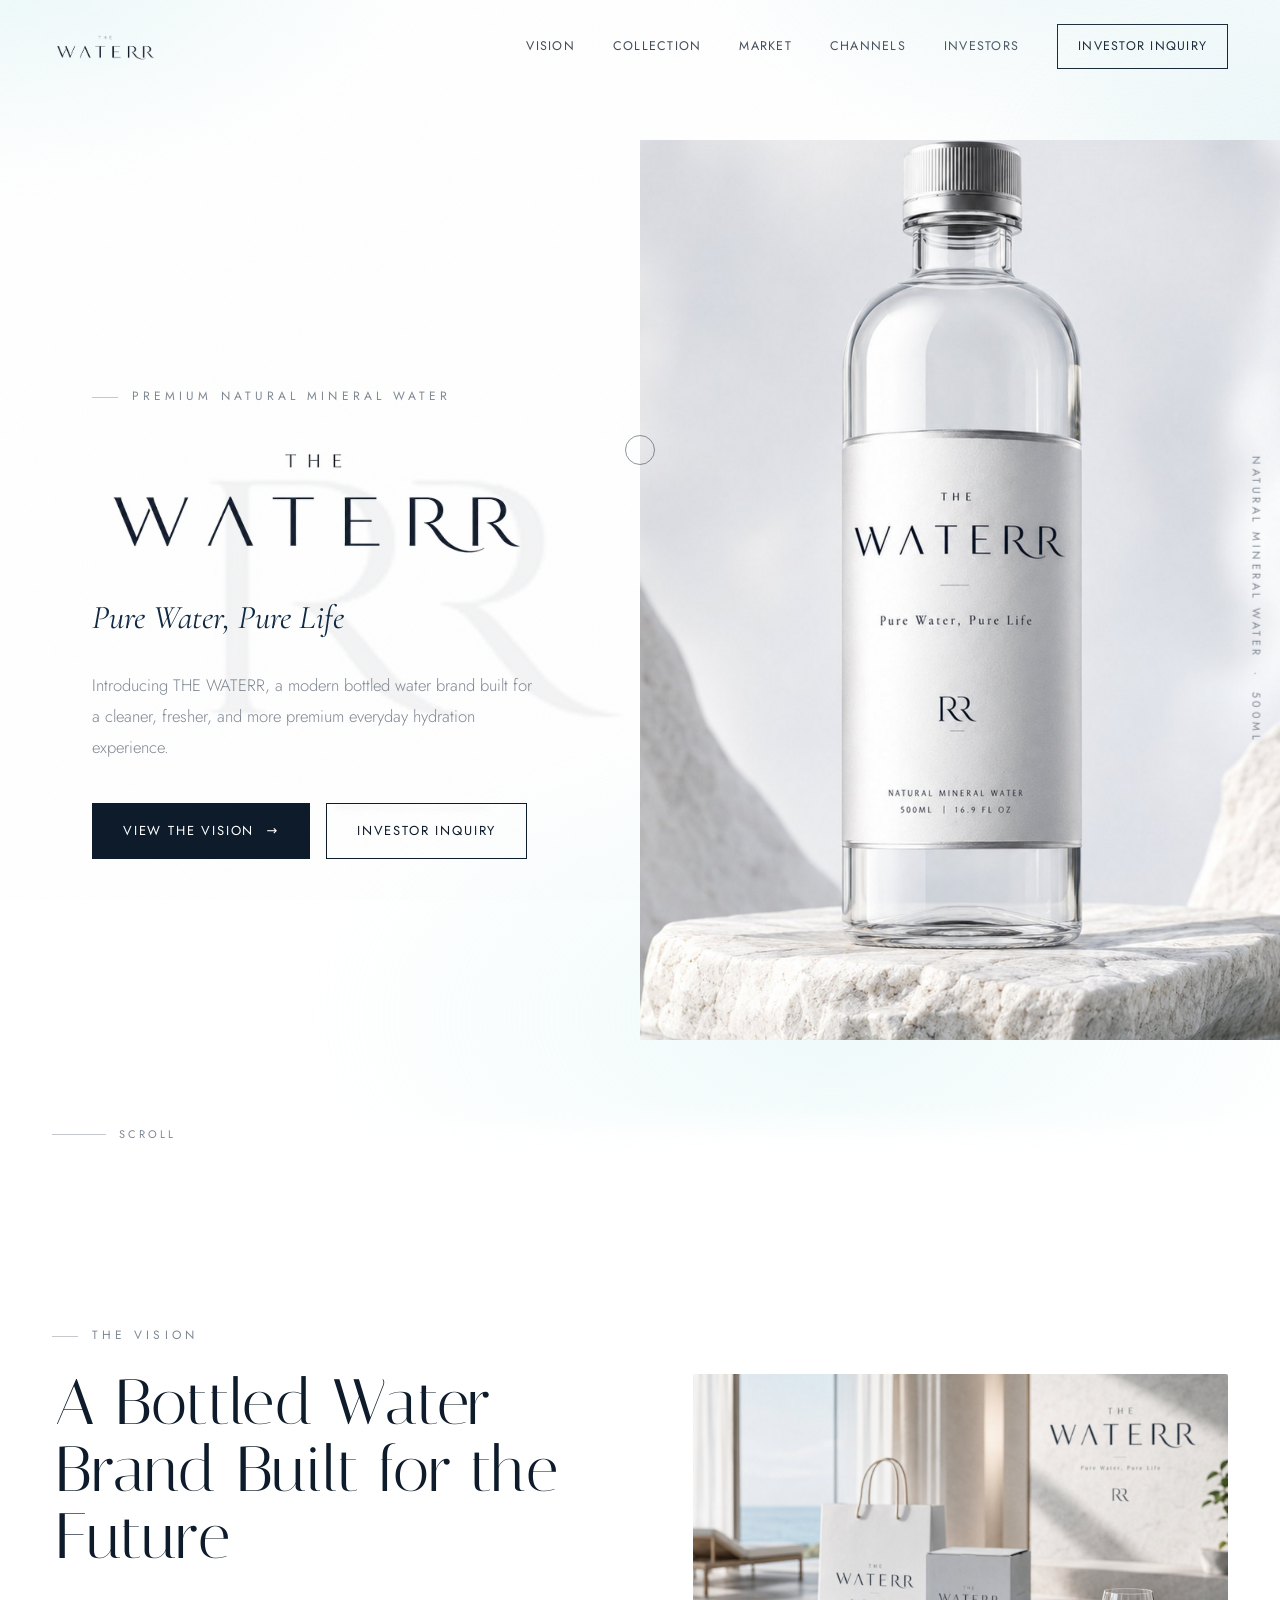
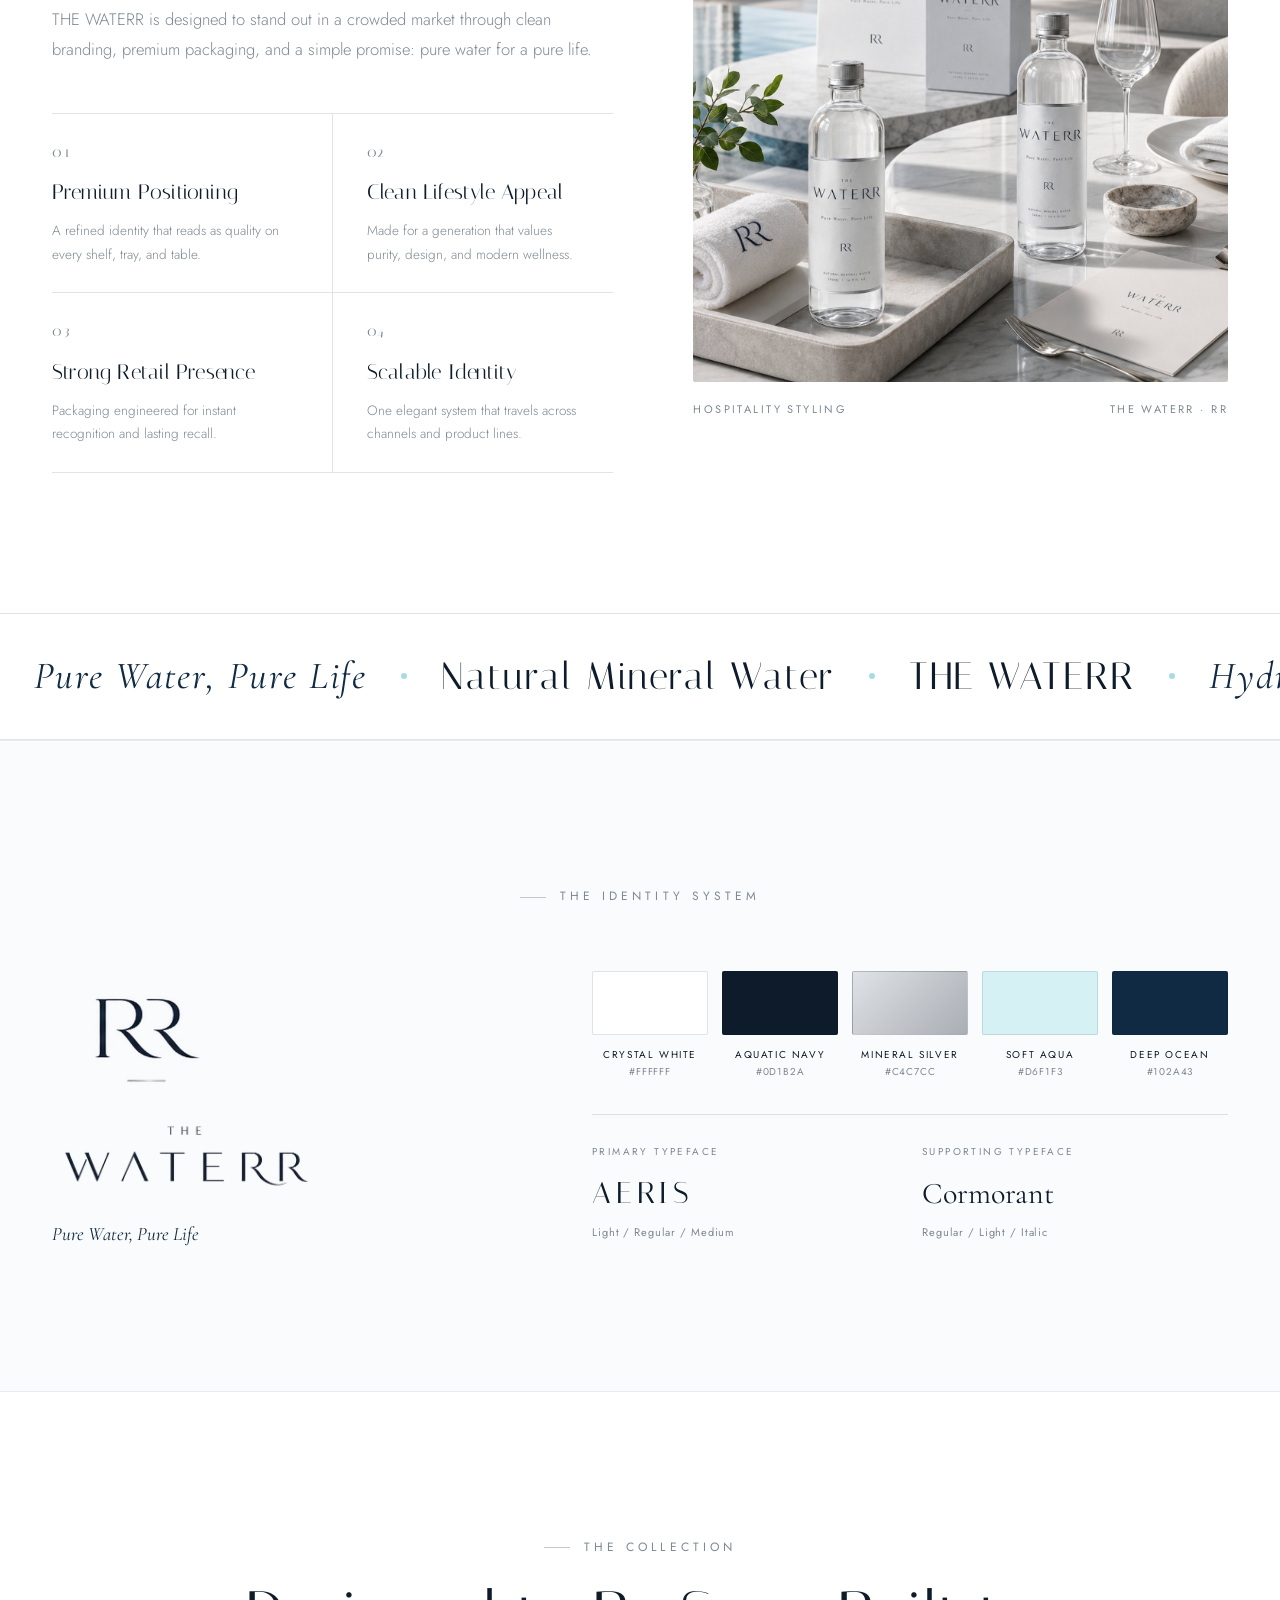
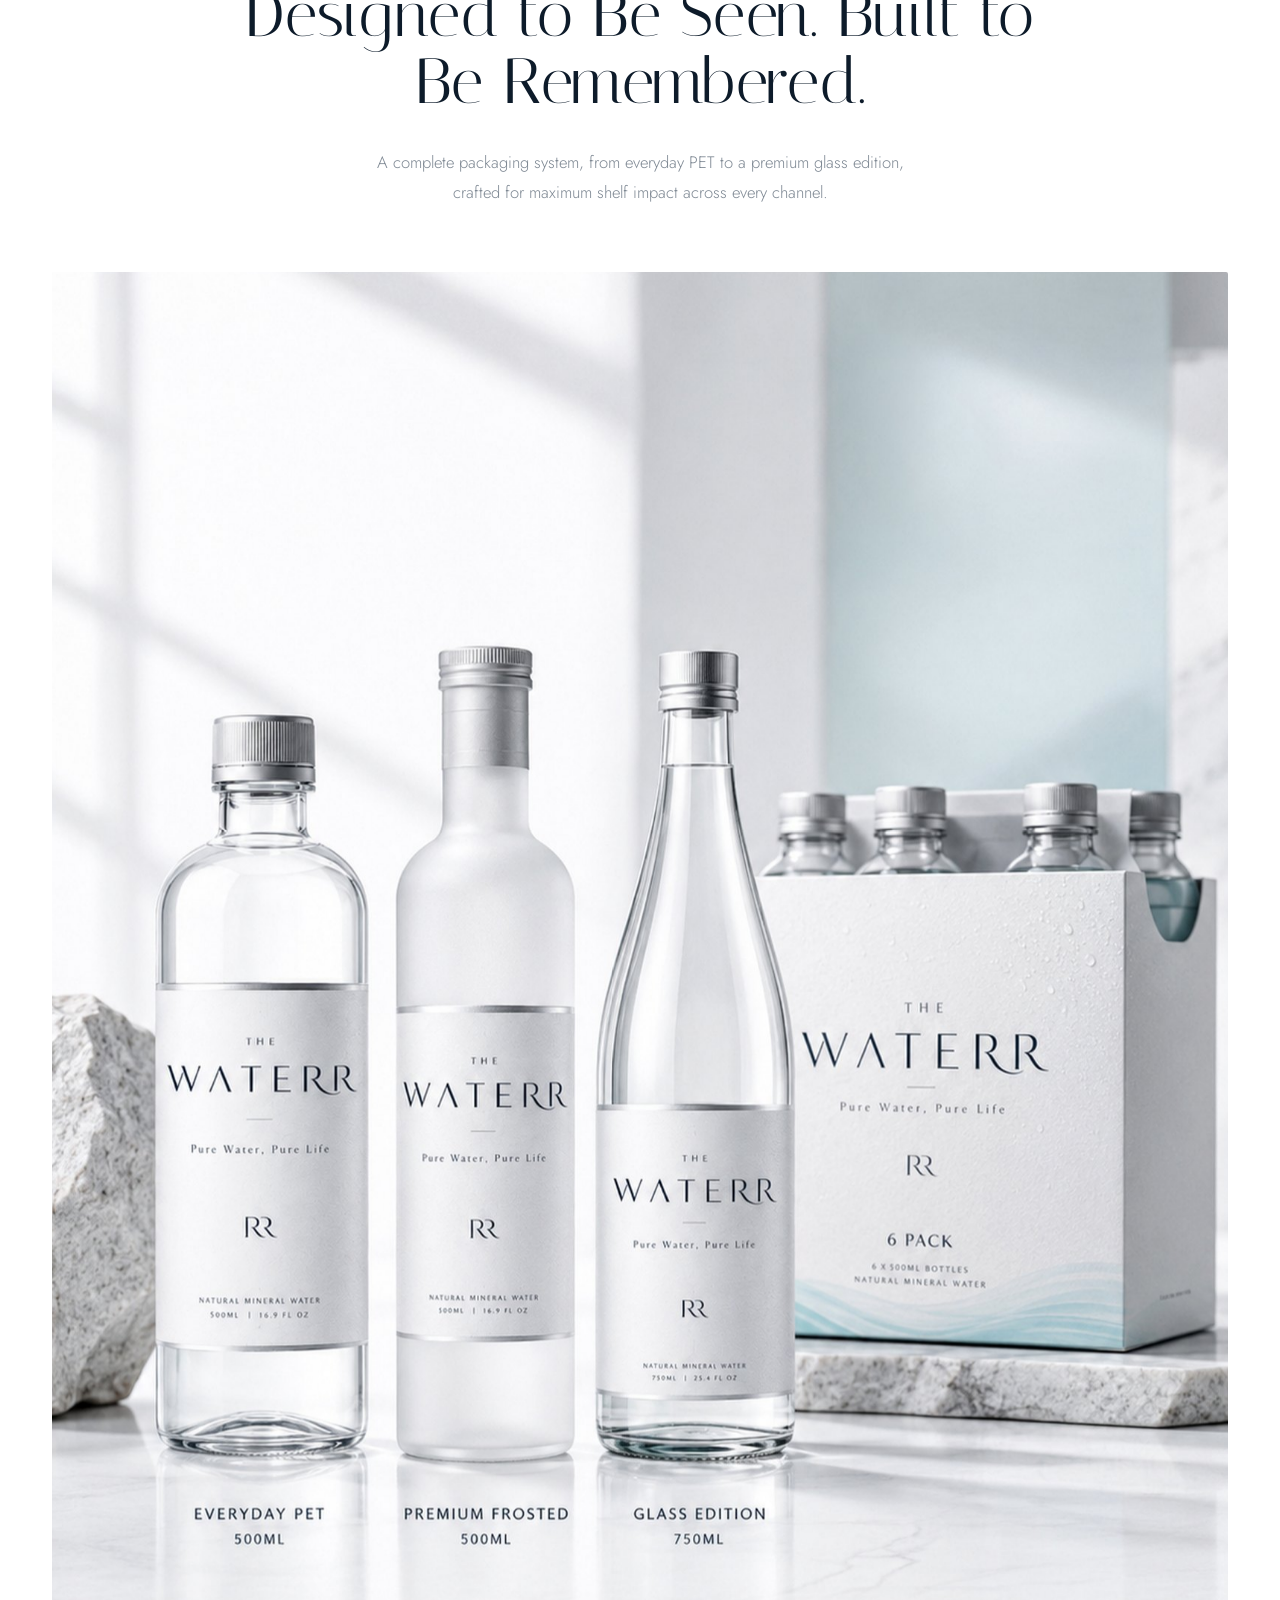
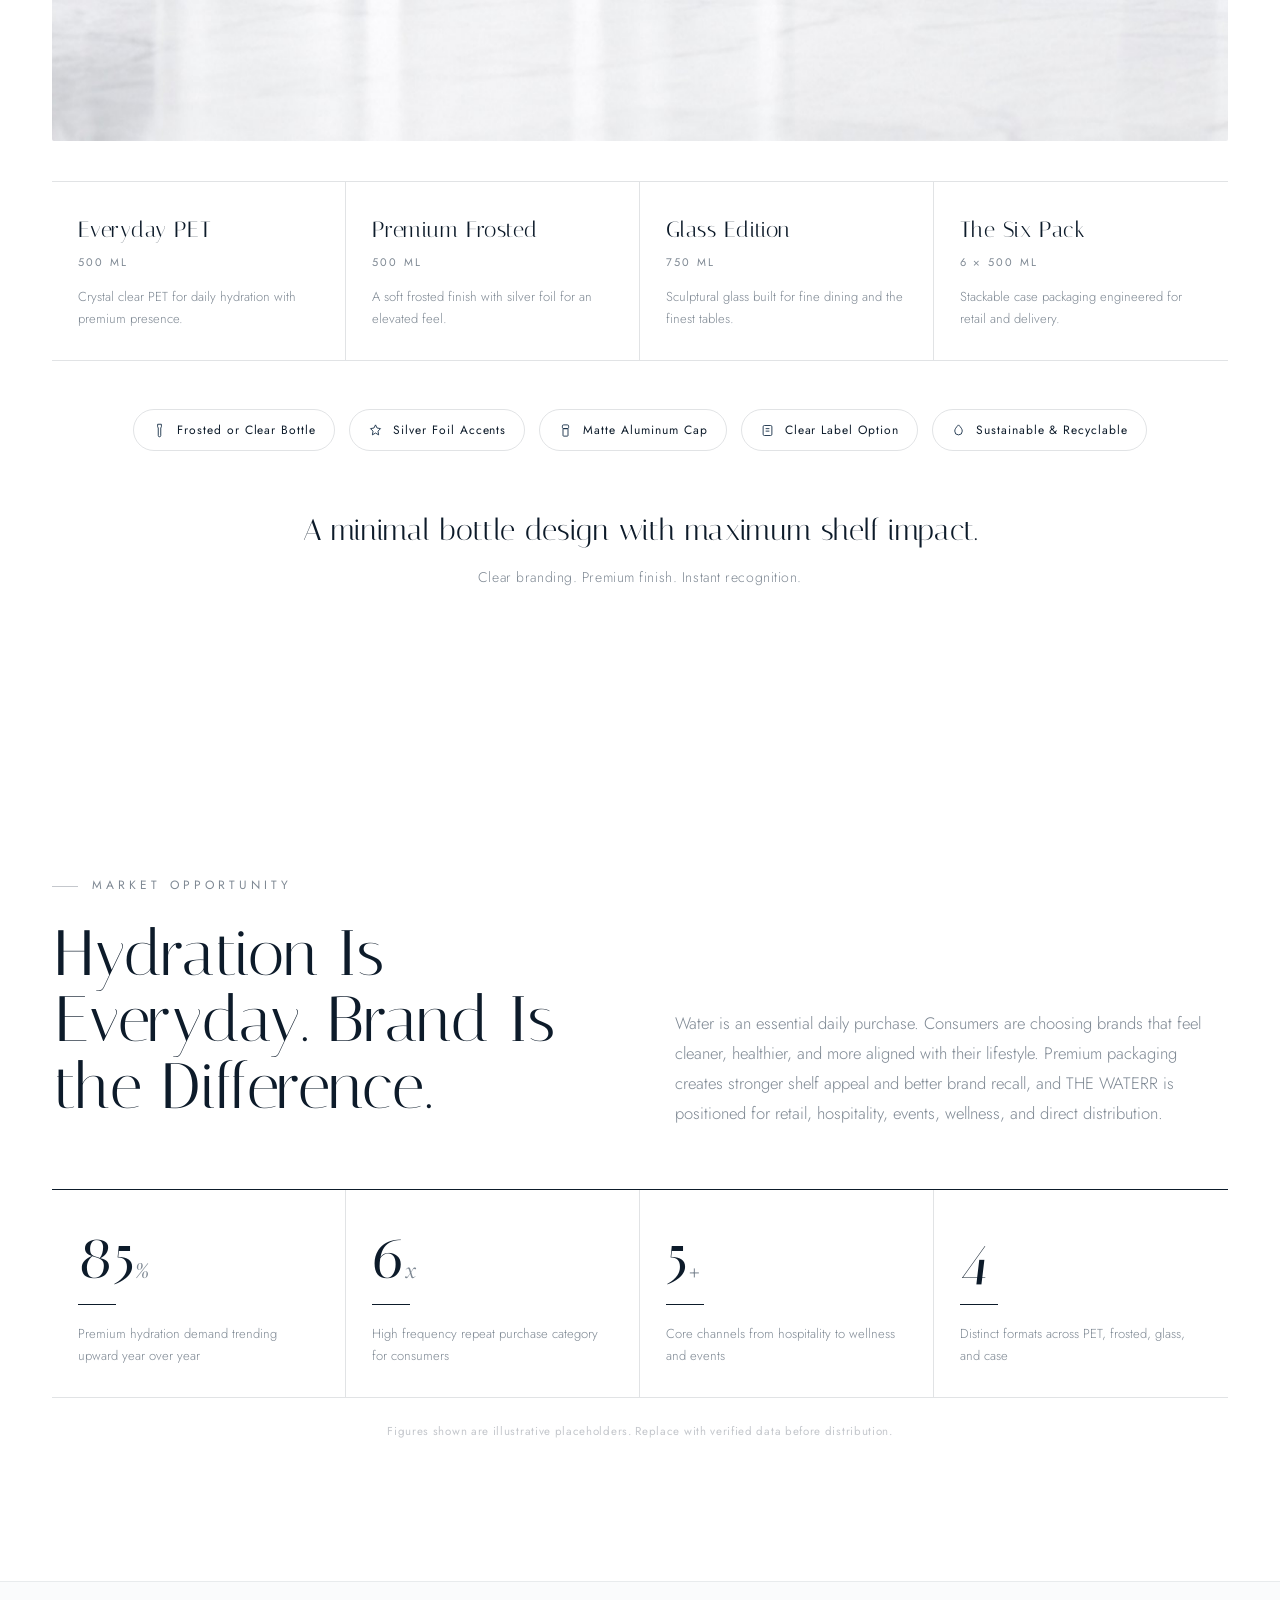
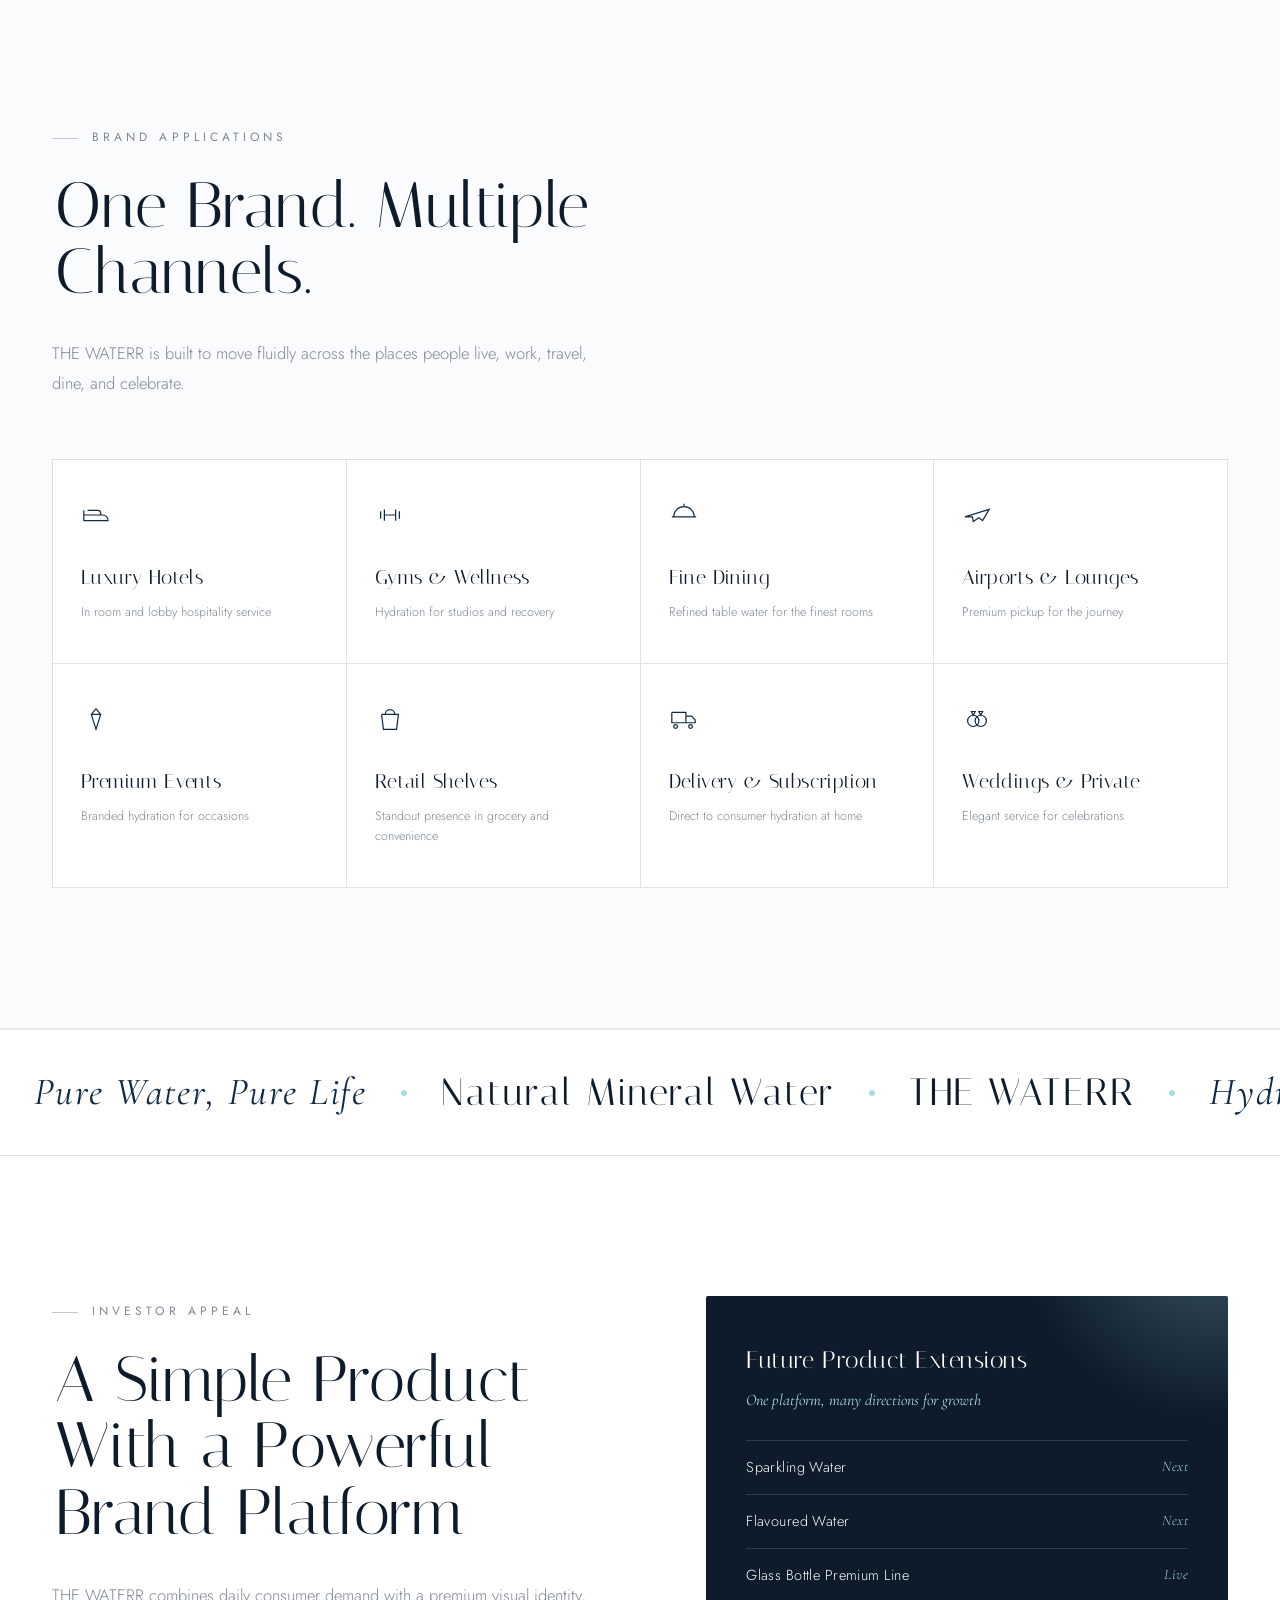
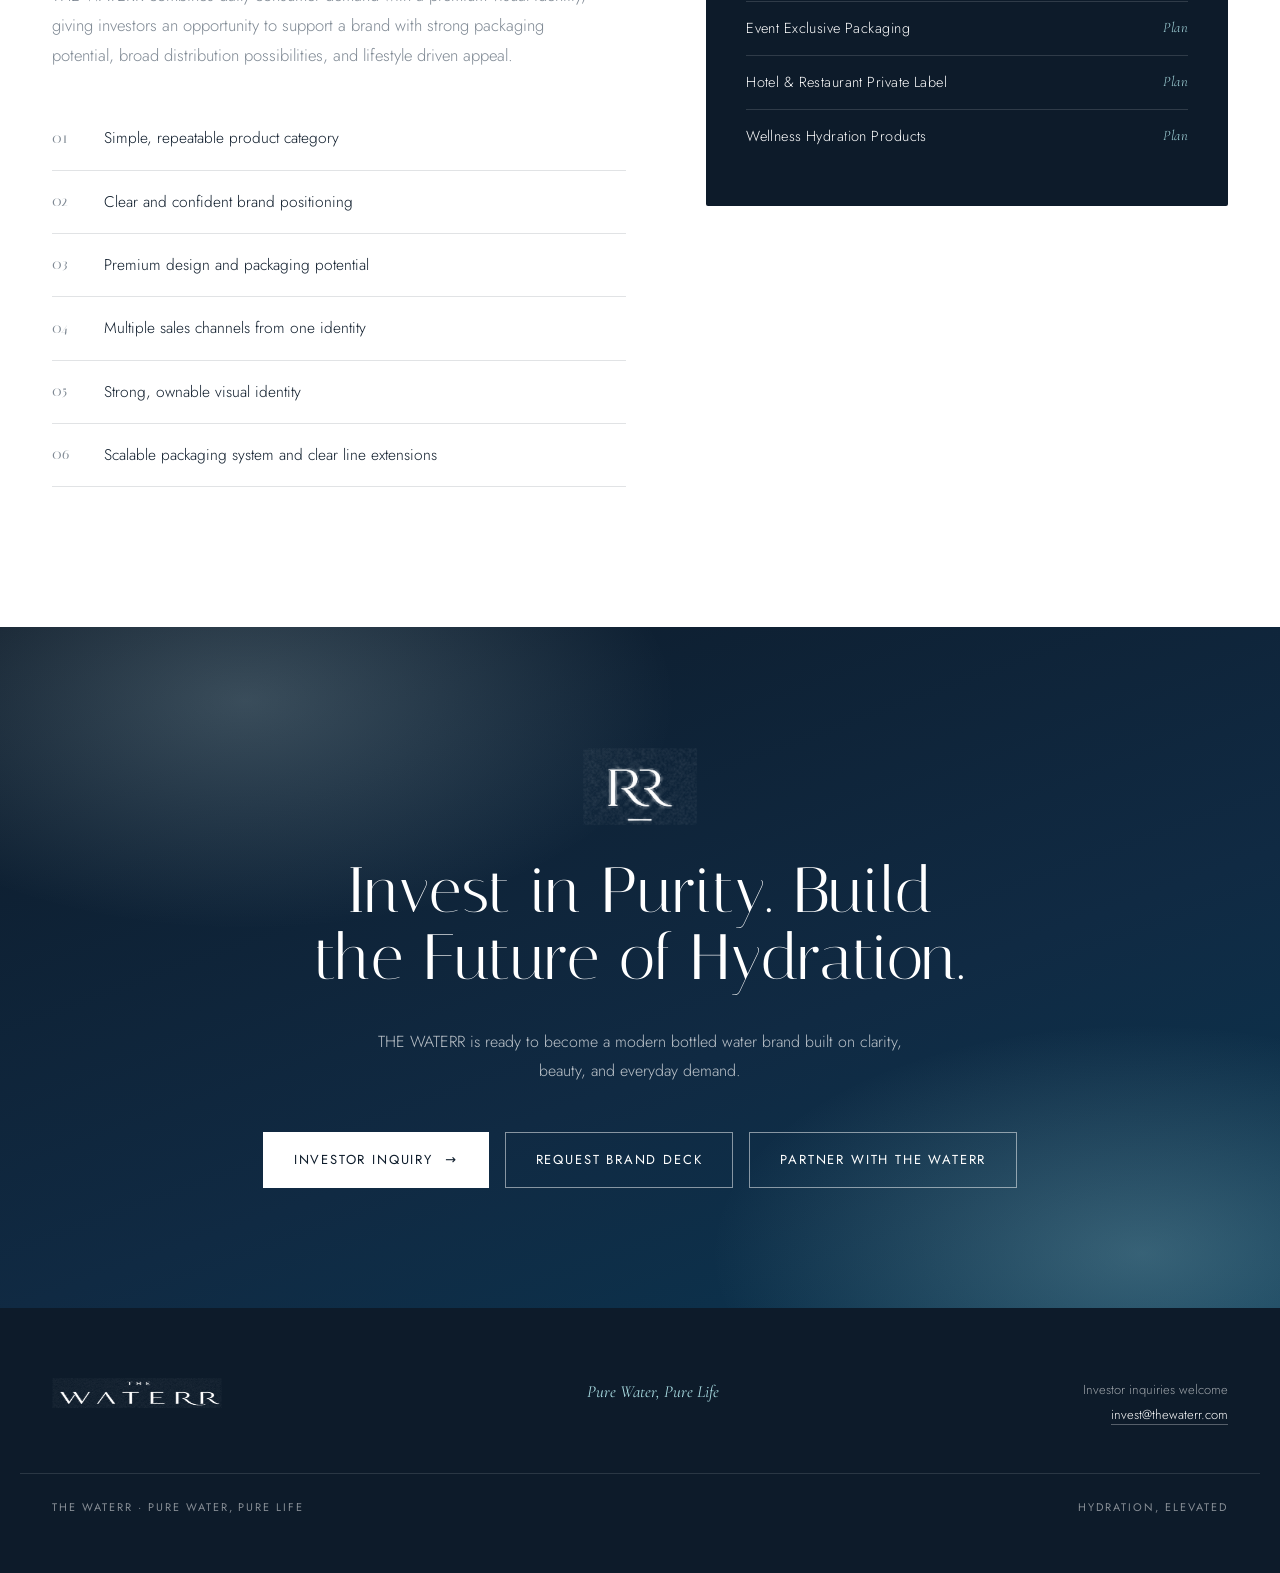
==== index.html @ 228f4578 "Add files via upload" ====
<!DOCTYPE html>
<html lang="en">
<head>
<meta charset="UTF-8" />
<meta name="viewport" content="width=device-width, initial-scale=1.0" />
<title>THE WATERR  |  Pure Water, Pure Life  |  Premium Natural Mineral Water</title>
<meta name="description" content="THE WATERR is a modern premium bottled water brand. Natural mineral water with refined packaging built for luxury hotels, fine dining, gyms and wellness, airports, and premium events. A clean lifestyle water company with a scalable identity. Investor inquiries welcome." />
<meta name="keywords" content="premium bottled water brand, pure bottled water, modern hydration brand, premium water company, bottled water investment opportunity, clean hydration, lifestyle water brand, premium packaging, natural mineral water, water brand for retail and hospitality" />
<meta name="theme-color" content="#0D1B2A" />
<meta property="og:type" content="website" />
<meta property="og:title" content="THE WATERR  |  Pure Water, Pure Life" />
<meta property="og:description" content="A modern premium bottled water brand built for hospitality, wellness, events, and everyday luxury." />
<meta property="og:site_name" content="THE WATERR" />
<meta name="twitter:card" content="summary_large_image" />
<meta name="twitter:title" content="THE WATERR  |  Pure Water, Pure Life" />
<meta name="twitter:description" content="Premium natural mineral water with a refined, scalable brand identity." />

<link rel="preconnect" href="https://fonts.googleapis.com" />
<link rel="preconnect" href="https://fonts.gstatic.com" crossorigin />
<link href="https://fonts.googleapis.com/css2?family=Italiana&family=Cormorant+Garamond:ital,wght@0,300;0,400;0,500;1,400;1,500&family=Jost:wght@300;400;500&display=swap" rel="stylesheet" />

<link rel="icon" href="data:image/svg+xml,%3Csvg xmlns='http://www.w3.org/2000/svg' viewBox='0 0 64 64'%3E%3Crect width='64' height='64' fill='%23FFFFFF'/%3E%3Ctext x='32' y='44' font-family='Georgia,serif' font-size='32' fill='%230D1B2A' text-anchor='middle'%3ERR%3C/text%3E%3C/svg%3E" />

<script type="application/ld+json">
{"@context":"https://schema.org","@type":"Organization","name":"THE WATERR","slogan":"Pure Water, Pure Life","description":"A modern premium natural mineral water brand built for hospitality, wellness, events, and everyday luxury.","email":"invest@thewaterr.com"}
</script>

<style>
  :root{
    --white:#FFFFFF;--paper:#FAFBFC;--paper-2:#F1F5F6;
    --navy:#0D1B2A;--ocean:#102A43;--silver:#C4C7CC;--silver-ink:#7E8893;
    --aqua:#D6F1F3;--aqua-deep:#A9DCE2;
    --line:rgba(13,27,42,.12);--line-soft:rgba(13,27,42,.07);
    --maxw:1240px;
    --ease:cubic-bezier(.22,.7,.2,1);--ease-soft:cubic-bezier(.25,1,.4,1);
    --f-display:"Italiana",serif;--f-serif:"Cormorant Garamond",Georgia,serif;--f-ui:"Jost",system-ui,sans-serif;
  }
  *{margin:0;padding:0;box-sizing:border-box}
  html{scroll-behavior:smooth}
  body{font-family:var(--f-ui);font-weight:400;color:var(--navy);background:var(--white);line-height:1.7;-webkit-font-smoothing:antialiased;overflow-x:hidden}
  html.anim body.loading{overflow:hidden;height:100vh}
  ::selection{background:var(--aqua);color:var(--navy)}
  img{display:block;max-width:100%}
  a{color:inherit}

  /* Intro curtain */
  #intro{position:fixed;inset:0;z-index:300;display:none;align-items:center;justify-content:center;
    background:linear-gradient(160deg,var(--navy),var(--ocean) 60%,#0a3550);transition:transform 1.05s var(--ease) .2s}
  #intro .glow{position:absolute;inset:-20%;background:radial-gradient(40% 40% at 30% 30%,rgba(214,241,243,.22),transparent 60%),radial-gradient(40% 40% at 75% 75%,rgba(169,220,226,.26),transparent 60%);animation:drift 18s ease-in-out infinite alternate}
  #intro .ilogo{position:relative;width:min(54vw,360px);opacity:0;transform:translateY(16px);
    animation:introLogo 1.5s var(--ease-soft) .15s forwards}
  #intro .iline{position:absolute;bottom:14%;left:50%;transform:translateX(-50%);height:1px;width:0;background:rgba(255,255,255,.5);animation:introLine 1.1s var(--ease) .35s forwards}
  @keyframes introLogo{0%{opacity:0;transform:translateY(16px) scale(.98)}45%{opacity:1}100%{opacity:1;transform:none}}
  @keyframes introLine{to{width:min(40vw,260px)}}
  body.ready #intro{transform:translateY(-100%)}
  .anim #intro{display:flex}

  /* Atmosphere */
  .atmos{position:fixed;inset:0;z-index:0;pointer-events:none}
  .atmos .wash{position:absolute;inset:-25%;background:radial-gradient(38% 30% at 16% 12%, rgba(214,241,243,.55), transparent 60%),radial-gradient(34% 26% at 88% 30%, rgba(169,220,226,.30), transparent 60%),radial-gradient(42% 34% at 60% 92%, rgba(214,241,243,.40), transparent 65%);filter:blur(14px);animation:drift 30s var(--ease-soft) infinite alternate}
  .atmos .grain{position:absolute;inset:0;opacity:.035;mix-blend-mode:multiply;background-image:url("data:image/svg+xml,%3Csvg xmlns='http://www.w3.org/2000/svg' width='150' height='150'%3E%3Cfilter id='n'%3E%3CfeTurbulence type='fractalNoise' baseFrequency='0.9' numOctaves='2'/%3E%3C/filter%3E%3Crect width='100%25' height='100%25' filter='url(%23n)'/%3E%3C/svg%3E")}
  @keyframes drift{0%{transform:translate3d(0,0,0) scale(1)}100%{transform:translate3d(2%,-2%,0) scale(1.07)}}

  .progress{position:fixed;top:0;left:0;height:1px;width:0;z-index:130;background:var(--navy)}
  .ring-cursor{position:fixed;width:30px;height:30px;border:1px solid rgba(13,27,42,.45);border-radius:50%;z-index:200;pointer-events:none;transform:translate(-50%,-50%);transition:width .3s,height .3s,opacity .3s,background .3s,border-color .3s;mix-blend-mode:multiply}
  .ring-cursor.big{width:58px;height:58px;background:rgba(214,241,243,.16);border-color:rgba(13,27,42,.22)}

  .wrap{max-width:var(--maxw);margin:0 auto;padding:0 32px;position:relative;z-index:2}

  /* Type helpers */
  .eyebrow{font-family:var(--f-ui);font-weight:400;font-size:12px;letter-spacing:.34em;text-transform:uppercase;color:var(--silver-ink)}
  .eyebrow .tick{display:inline-block;width:0;height:1px;background:var(--silver);vertical-align:middle;margin-right:14px;transition:width .8s var(--ease) .1s}
  .kicker.in .eyebrow .tick{width:26px}
  h2.sec{font-family:var(--f-display);font-weight:400;font-size:clamp(34px,5vw,68px);line-height:1.04;letter-spacing:.005em;color:var(--navy);max-width:15ch}
  .lead{font-family:var(--f-ui);font-weight:300;font-size:clamp(15.5px,1.3vw,18px);color:var(--silver-ink);max-width:54ch;line-height:1.8}

  /* Mask-line heading reveal */
  .rh .msk{display:block;overflow:hidden;padding:.02em .05em .14em}
  .rh .ln{display:block;transition:transform 1.15s var(--ease-soft)}
  .anim .rh .ln{transform:translateY(122%)}
  .rh.in .ln{transform:none!important}

  /* Buttons */
  .btn{font-family:var(--f-ui);font-weight:400;font-size:13px;letter-spacing:.14em;text-transform:uppercase;border-radius:0;padding:16px 30px;cursor:pointer;text-decoration:none;display:inline-flex;align-items:center;gap:12px;position:relative;overflow:hidden;border:1px solid var(--navy);background:transparent;color:var(--navy);transition:color .5s var(--ease),transform .25s var(--ease)}
  .btn .lbl,.btn .ar{position:relative;z-index:2}
  .btn .ar{transition:transform .45s var(--ease)}
  .btn::before{content:"";position:absolute;inset:0;z-index:1;background:var(--navy);transform:scaleX(0);transform-origin:left;transition:transform .5s var(--ease)}
  .btn:hover{color:#fff}.btn:hover::before{transform:scaleX(1)}.btn:hover .ar{transform:translateX(5px)}
  .btn.solid{background:var(--navy);color:#fff}.btn.solid::before{background:var(--ocean)}
  .btn.light{border-color:rgba(255,255,255,.5);color:#fff}.btn.light::before{background:#fff}.btn.light:hover{color:var(--navy)}

  /* Nav */
  header.nav{position:fixed;top:0;left:0;right:0;z-index:120;transition:transform .55s var(--ease),background .55s var(--ease),padding .55s var(--ease),border-color .55s}
  header.nav .bar{display:flex;align-items:center;justify-content:space-between;max-width:var(--maxw);margin:0 auto;padding:24px 32px;transition:padding .55s var(--ease)}
  header.nav.scrolled{background:rgba(255,255,255,.82);backdrop-filter:blur(20px) saturate(140%);-webkit-backdrop-filter:blur(20px) saturate(140%);border-bottom:1px solid var(--line-soft)}
  header.nav.scrolled .bar{padding:14px 32px}
  header.nav.hide{transform:translateY(-104%)}
  .brand img{height:30px;width:auto;transition:height .5s var(--ease)}
  header.nav.scrolled .brand img{height:26px}
  nav.links{display:flex;align-items:center;gap:38px}
  nav.links a{font-family:var(--f-ui);font-weight:400;font-size:12.5px;letter-spacing:.1em;text-transform:uppercase;text-decoration:none;color:var(--navy);position:relative;opacity:.78;transition:opacity .3s}
  nav.links a::after{content:"";position:absolute;left:0;bottom:-7px;height:1px;width:0;background:var(--navy);transition:width .4s var(--ease)}
  nav.links a:hover{opacity:1}nav.links a:hover::after{width:100%}
  .nav-btn{border:1px solid var(--navy);padding:11px 20px;opacity:1!important}
  .nav-btn::after{display:none}.nav-btn:hover{background:var(--navy);color:#fff}

  /* Hero */
  .hero{position:relative;min-height:100vh;display:grid;grid-template-columns:1fr 1fr;align-items:center;overflow:hidden}
  .hero-copy{position:relative;z-index:3;max-width:600px;margin-left:auto;width:100%;padding:120px 48px 60px max(32px,calc((100vw - var(--maxw))/2 + 32px))}
  .hero .kicker{margin-bottom:30px}
  .hero-logo{width:clamp(280px,34vw,460px);overflow:hidden;transition:clip-path 1.2s var(--ease-soft) .15s}
  .anim .hero-logo{clip-path:inset(0 0 110% 0)}
  .hero-logo.in{clip-path:inset(0 0 -6% 0)!important}
  .hero-logo img{width:100%;transition:transform 1.2s var(--ease-soft) .15s}
  .anim .hero-logo img{transform:translateY(14%)}
  .hero-logo.in img{transform:none!important}
  .hero .tagline{font-family:var(--f-serif);font-style:italic;font-weight:400;font-size:clamp(22px,2.6vw,34px);color:var(--ocean);margin-top:26px}
  .hero p.sub{font-family:var(--f-ui);font-weight:300;font-size:clamp(15px,1.3vw,17px);color:var(--silver-ink);max-width:440px;margin:24px 0 40px;line-height:1.85}
  .hero-ctas{display:flex;gap:16px;flex-wrap:wrap}
  .hero-visual{position:relative;height:100vh;overflow:hidden;transition:clip-path 1.3s var(--ease-soft) .4s}
  .anim .hero-visual{clip-path:inset(0 0 0 100%)}
  .hero-visual.in{clip-path:inset(0 0 0 0)!important}
  .hero-visual img{width:100%;height:118%;object-fit:cover;object-position:center 40%;position:absolute;top:-9%;left:0;will-change:transform}
  .hero-visual .sheen{position:absolute;inset:0;z-index:2;pointer-events:none;background:linear-gradient(115deg,transparent 30%,rgba(255,255,255,.4) 48%,transparent 60%);transform:translateX(-120%);}
  .hero-visual.in .sheen{animation:sheen 1.4s var(--ease) 1s}
  @keyframes sheen{to{transform:translateX(120%)}}
  .hero-watermark{position:absolute;z-index:0;right:38%;top:50%;width:60vw;max-width:760px;opacity:.05;transform:translateY(-50%);pointer-events:none;will-change:transform}
  .vlabel{position:absolute;right:24px;top:50%;z-index:4;transform:rotate(90deg) translateX(50%);transform-origin:right center;font-family:var(--f-ui);font-size:11px;letter-spacing:.32em;text-transform:uppercase;color:var(--silver-ink)}
  .scrollcue{position:absolute;left:max(32px,calc((100vw - var(--maxw))/2 + 32px));bottom:36px;z-index:4;display:flex;align-items:center;gap:13px;font-family:var(--f-ui);font-size:11px;letter-spacing:.28em;text-transform:uppercase;color:var(--silver-ink)}
  .scrollcue .ln{width:54px;height:1px;background:var(--silver);position:relative;overflow:hidden}
  .scrollcue .ln::after{content:"";position:absolute;inset:0;background:var(--navy);transform:translateX(-100%);animation:slide 2.6s var(--ease) infinite}
  @keyframes slide{0%{transform:translateX(-100%)}55%{transform:translateX(0)}100%{transform:translateX(100%)}}

  section{position:relative;padding:140px 0}

  /* Image reveal wrappers */
  .clipw{overflow:hidden;border-radius:2px;transition:clip-path 1.25s var(--ease-soft)}
  .anim .clipw{clip-path:inset(0 0 100% 0)}
  .clipw.in{clip-path:inset(0 0 0 0)!important}
  .zoomw img{transition:transform 1.7s var(--ease-soft);will-change:transform}
  .anim .zoomw img{transform:scale(1.18)}
  .zoomw.in img{transform:scale(1)!important}

  /* Vision */
  .vision-grid{display:grid;grid-template-columns:1.05fr 1fr;gap:80px;align-items:center}
  .pillars{display:grid;grid-template-columns:1fr 1fr;margin-top:48px;border-top:1px solid var(--line)}
  .pillar{padding:26px 28px 26px 0;border-bottom:1px solid var(--line);transition:background .5s var(--ease)}
  .pillar:nth-child(odd){border-right:1px solid var(--line);padding-right:34px}
  .pillar:nth-child(even){padding-left:34px}
  .pillar:hover{background:var(--paper)}
  .pillar .n{font-family:var(--f-display);font-size:15px;color:var(--silver-ink);letter-spacing:.1em}
  .pillar h4{font-family:var(--f-display);font-size:21px;font-weight:400;margin:10px 0 8px;letter-spacing:.01em}
  .pillar p{font-family:var(--f-ui);font-weight:300;font-size:13.5px;color:var(--silver-ink);line-height:1.75}
  .vision-art{position:relative}
  .vision-art img{width:100%;filter:saturate(1.02);box-shadow:0 40px 80px rgba(13,27,42,.12)}
  .vision-art .cap{margin-top:18px;display:flex;justify-content:space-between;align-items:center;font-family:var(--f-ui);font-size:11px;letter-spacing:.22em;text-transform:uppercase;color:var(--silver-ink)}

  /* Marquee */
  .marquee{overflow:hidden;border-top:1px solid var(--line);border-bottom:1px solid var(--line);padding:30px 0;background:var(--white)}
  .marquee .track{display:flex;width:max-content;animation:scrollx 42s linear infinite}
  .marquee.rev .track{animation-direction:reverse}
  .marquee:hover .track{animation-play-state:paused}
  .marquee .it{font-family:var(--f-display);font-size:clamp(22px,3vw,40px);letter-spacing:.05em;color:var(--navy);padding:0 0;display:inline-flex;align-items:center}
  .marquee .it .tx{padding:0 34px}
  .marquee .it .dot{width:6px;height:6px;border-radius:50%;background:var(--aqua-deep)}
  .marquee .it.alt .tx{font-family:var(--f-serif);font-style:italic;color:var(--ocean)}
  @keyframes scrollx{to{transform:translateX(-50%)}}

  /* Identity */
  .identity{background:var(--paper);border-top:1px solid var(--line-soft);border-bottom:1px solid var(--line-soft)}
  .id-grid{display:grid;grid-template-columns:.85fr 1.15fr;gap:70px;align-items:center}
  .id-mark{display:flex;flex-direction:column;align-items:flex-start;gap:26px}
  .id-mark .mono{width:clamp(120px,15vw,190px)}
  .id-mark .ww{width:clamp(190px,22vw,260px)}
  .id-mark .tag{font-family:var(--f-serif);font-style:italic;font-size:19px;color:var(--ocean)}
  .id-right{display:grid;gap:34px}
  .swatches{display:grid;grid-template-columns:repeat(5,1fr);gap:14px}
  .sw .chip{height:64px;border-radius:2px;border:1px solid var(--line);transition:transform .45s var(--ease),box-shadow .45s var(--ease)}
  .sw:hover .chip{transform:translateY(-5px);box-shadow:0 14px 26px rgba(13,27,42,.12)}
  .sw .nm{margin-top:11px;font-family:var(--f-ui);font-size:10px;letter-spacing:.16em;text-transform:uppercase;text-align:center}
  .sw .hx{font-family:var(--f-ui);font-size:10px;color:var(--silver-ink);letter-spacing:.08em;text-align:center}
  .typerow{display:grid;grid-template-columns:1fr 1fr;gap:24px;border-top:1px solid var(--line);padding-top:28px}
  .typ .k{font-family:var(--f-ui);font-size:10px;letter-spacing:.24em;text-transform:uppercase;color:var(--silver-ink);margin-bottom:8px}
  .typ .d{font-family:var(--f-display);font-size:30px;letter-spacing:.16em}
  .typ .s{font-family:var(--f-serif);font-size:30px}
  .typ .meta{font-family:var(--f-ui);font-size:11px;color:var(--silver-ink);letter-spacing:.08em;margin-top:4px}

  /* Collection */
  .product .head{text-align:center;display:flex;flex-direction:column;align-items:center}
  .product h2.sec{max-width:20ch}
  .product .lead{text-align:center;margin-top:24px}
  .lineup{margin:64px 0 10px}
  .lineup img{width:100%;will-change:transform}
  .skus{display:grid;grid-template-columns:repeat(4,1fr);border-top:1px solid var(--line);margin-top:40px}
  .sku{padding:30px 26px;border-bottom:1px solid var(--line);transition:background .5s var(--ease);transform-style:preserve-3d}
  .sku:not(:last-child){border-right:1px solid var(--line)}
  .sku:hover{background:var(--paper)}
  .sku .nm{font-family:var(--f-display);font-size:22px;letter-spacing:.02em}
  .sku .vol{font-family:var(--f-ui);font-size:11px;letter-spacing:.2em;text-transform:uppercase;color:var(--silver-ink);margin-top:4px}
  .sku p{font-family:var(--f-ui);font-weight:300;font-size:13px;color:var(--silver-ink);margin-top:14px;line-height:1.7}
  .materials{display:flex;flex-wrap:wrap;gap:14px;justify-content:center;margin-top:48px}
  .mat{display:flex;align-items:center;gap:10px;font-family:var(--f-ui);font-size:12px;letter-spacing:.08em;color:var(--navy);border:1px solid var(--line);border-radius:100px;padding:10px 18px;transition:all .4s var(--ease)}
  .mat svg{width:15px;height:15px;stroke:var(--ocean);fill:none;stroke-width:1.4}
  .mat:hover{border-color:var(--navy);background:var(--paper);transform:translateY(-2px)}
  .prod-tag{text-align:center;margin-top:54px;font-family:var(--f-display);font-size:clamp(20px,2.4vw,30px);color:var(--navy);letter-spacing:.01em}
  .prod-sub{text-align:center;font-family:var(--f-ui);font-weight:300;font-size:14px;color:var(--silver-ink);margin-top:10px;letter-spacing:.04em}

  /* Market */
  .market-head{display:grid;grid-template-columns:1fr 1fr;gap:70px;align-items:end}
  .stats{display:grid;grid-template-columns:repeat(4,1fr);margin-top:60px;border-top:1px solid var(--navy)}
  .stat{padding:38px 26px 30px;border-bottom:1px solid var(--line);position:relative}
  .stat:not(:last-child){border-right:1px solid var(--line)}
  .stat .num{font-family:var(--f-display);font-size:clamp(46px,5vw,72px);line-height:.9;color:var(--navy);letter-spacing:.01em}
  .stat .num small{font-family:var(--f-serif);font-size:.42em;font-style:italic;color:var(--silver-ink)}
  .stat .bar{height:1px;background:var(--navy);width:0;margin:18px 0;transition:width 1.1s var(--ease) .2s}
  .stat.in .bar{width:38px}
  .stat .lbl{font-family:var(--f-ui);font-weight:300;font-size:13px;color:var(--silver-ink);line-height:1.7}
  .placeholder-note{margin-top:24px;font-family:var(--f-ui);font-size:11.5px;color:var(--silver);text-align:center;letter-spacing:.06em}

  /* Channels */
  .channels{background:var(--paper);border-top:1px solid var(--line-soft);border-bottom:1px solid var(--line-soft)}
  .chan-grid{display:grid;grid-template-columns:repeat(4,1fr);margin-top:60px;border-top:1px solid var(--line);border-left:1px solid var(--line)}
  .chan{padding:40px 28px;border-right:1px solid var(--line);border-bottom:1px solid var(--line);background:var(--white);position:relative;overflow:hidden;transition:background .5s var(--ease)}
  .chan svg{width:30px;height:30px;stroke:var(--ocean);fill:none;stroke-width:1.3;margin-bottom:22px;transition:transform .5s var(--ease)}
  .chan svg path,.chan svg circle{transition:stroke-dashoffset 1.3s var(--ease)}
  .anim .chan svg path,.anim .chan svg circle{stroke-dasharray:240;stroke-dashoffset:240}
  .chan.in svg path,.chan.in svg circle{stroke-dashoffset:0!important}
  .chan .nm{font-family:var(--f-display);font-size:20px;letter-spacing:.02em}
  .chan .ds{font-family:var(--f-ui);font-weight:300;font-size:12.5px;color:var(--silver-ink);margin-top:8px;line-height:1.65}
  .chan:hover{background:var(--aqua)}.chan:hover svg{transform:translateY(-4px)}

  /* Investor */
  .invest-grid{display:grid;grid-template-columns:1.1fr 1fr;gap:80px;align-items:start}
  .points{margin-top:36px}
  .point{display:flex;align-items:center;gap:18px;padding:18px 0;border-bottom:1px solid var(--line);transition:padding-left .4s var(--ease)}
  .point:hover{padding-left:8px}
  .point .ix{font-family:var(--f-display);font-size:15px;color:var(--silver-ink);min-width:34px}
  .point p{font-family:var(--f-ui);font-weight:300;font-size:15.5px;color:var(--navy)}
  .ext{background:var(--navy);color:#fff;border-radius:2px;padding:44px 40px;position:relative;overflow:hidden}
  .ext .glow{position:absolute;inset:-30%;background:radial-gradient(40% 40% at 80% 10%,rgba(169,220,226,.3),transparent 60%);animation:drift 22s ease-in-out infinite alternate}
  .ext h4{position:relative;font-family:var(--f-display);font-weight:400;font-size:24px;letter-spacing:.02em}
  .ext .s{position:relative;font-family:var(--f-serif);font-style:italic;font-size:16px;color:var(--aqua-deep);margin:6px 0 26px}
  .ext .tg{position:relative;font-family:var(--f-ui);font-weight:300;font-size:14.5px;letter-spacing:.03em;padding:14px 0;border-top:1px solid rgba(255,255,255,.14);display:flex;justify-content:space-between;align-items:center;transition:padding-left .4s var(--ease)}
  .ext .tg:hover{padding-left:10px}
  .ext .tg span{color:var(--aqua-deep);font-family:var(--f-serif);font-style:italic}

  /* Closing */
  .closing{padding:0}
  .closing .panel{position:relative;overflow:hidden;background:linear-gradient(160deg,var(--navy),var(--ocean) 60%,#0a3550);padding:120px 32px;text-align:center}
  .closing .panel .glow{position:absolute;inset:-20%;background:radial-gradient(40% 40% at 28% 22%,rgba(214,241,243,.22),transparent 60%),radial-gradient(40% 40% at 78% 80%,rgba(169,220,226,.28),transparent 60%);animation:drift 24s ease-in-out infinite alternate}
  .closing .cmono{position:relative;width:clamp(80px,9vw,118px);margin:0 auto 30px;animation:floaty 6s ease-in-out infinite}
  @keyframes floaty{0%,100%{transform:translateY(0)}50%{transform:translateY(-10px)}}
  .closing h2{position:relative;font-family:var(--f-display);font-weight:400;color:#fff;font-size:clamp(32px,5vw,64px);line-height:1.05;letter-spacing:.01em;max-width:17ch;margin:0 auto}
  .closing p{position:relative;font-family:var(--f-ui);font-weight:300;color:rgba(255,255,255,.72);max-width:540px;margin:28px auto 46px;font-size:16px;line-height:1.8}
  .closing .cta-row{position:relative;display:flex;gap:16px;justify-content:center;flex-wrap:wrap}

  /* Footer */
  footer{padding:70px 0 56px;background:var(--navy);color:#fff}
  .foot{display:flex;justify-content:space-between;align-items:flex-start;flex-wrap:wrap;gap:30px}
  .foot .flogo{width:170px}
  .foot .tag{font-family:var(--f-serif);font-style:italic;font-size:17px;color:var(--aqua-deep)}
  .foot .meta{text-align:right;font-family:var(--f-ui);font-weight:300;font-size:13px;color:rgba(255,255,255,.6);line-height:1.9}
  .foot .meta a{color:#fff;text-decoration:none;border-bottom:1px solid rgba(255,255,255,.3)}
  .foot-base{max-width:var(--maxw);margin:46px auto 0;padding:24px 32px 0;border-top:1px solid rgba(255,255,255,.12);display:flex;justify-content:space-between;flex-wrap:wrap;gap:10px;font-family:var(--f-ui);font-size:11px;letter-spacing:.18em;text-transform:uppercase;color:rgba(255,255,255,.5)}

  /* Reveal */
  .reveal{transition:opacity 1.1s var(--ease-soft),transform 1.1s var(--ease-soft)}
  .anim .reveal{opacity:0;transform:translateY(34px)}
  .anim .reveal.fl{transform:translateX(-40px)}.anim .reveal.fr{transform:translateX(40px)}.anim .reveal.sc{transform:scale(.94)}
  .reveal.in{opacity:1!important;transform:none!important}
  .d1{transition-delay:.1s}.d2{transition-delay:.2s}.d3{transition-delay:.3s}.d4{transition-delay:.4s}.d5{transition-delay:.5s}

  @media(max-width:1024px){
    .hero{grid-template-columns:1fr;min-height:auto}
    .hero-copy{order:1;padding:130px 32px 54px;max-width:none;margin:0}
    .hero-visual{order:2;height:72vh}
    .anim .hero-visual{clip-path:inset(100% 0 0 0)}
    .hero-visual.in{clip-path:inset(0 0 0 0)!important}
    .hero-watermark{display:none}.scrollcue{display:none}.vlabel{right:16px}
    .vision-grid,.invest-grid,.id-grid,.market-head{grid-template-columns:1fr;gap:48px}
  }
  @media(max-width:760px){
    nav.links a:not(.nav-btn){display:none}
    section{padding:96px 0}.wrap{padding:0 22px}
    .pillars{grid-template-columns:1fr}
    .pillar:nth-child(odd){border-right:none;padding-right:0}
    .pillar:nth-child(even){padding-left:0}
    .skus{grid-template-columns:1fr 1fr}.sku:nth-child(odd){border-right:1px solid var(--line)}
    .stats{grid-template-columns:1fr 1fr}.stat:nth-child(2){border-right:none}
    .chan-grid{grid-template-columns:1fr 1fr}
    .swatches{grid-template-columns:repeat(3,1fr)}
    .ring-cursor{display:none}.closing .panel{padding:90px 24px}
  }
  @media(max-width:430px){
    .skus,.stats,.chan-grid,.swatches{grid-template-columns:1fr}
    .sku:nth-child(odd){border-right:none}.typerow{grid-template-columns:1fr}
  }
  @media(prefers-reduced-motion:reduce){
    *{animation:none!important;transition:none!important}
    .reveal,.rh .ln,.hero-logo,.hero-logo img,.clipw,.zoomw img,.hero-visual{opacity:1!important;transform:none!important;clip-path:none!important}
    #intro{display:none}
    .marquee .track{animation:none!important}
  }
</style>
<script>try{if(!matchMedia('(prefers-reduced-motion: reduce)').matches){document.documentElement.classList.add('anim');}}catch(e){}</script>
</head>
<body class="loading">

<div id="intro" aria-hidden="true">
  <div class="glow"></div>
  <img class="ilogo" src="assets/lockup-white.webp" alt="" />
  <span class="iline"></span>
</div>

<div class="atmos" aria-hidden="true"><div class="wash"></div><div class="grain"></div></div>
<div class="progress" id="progress"></div>
<div class="ring-cursor" id="ring" aria-hidden="true"></div>

<header class="nav" id="nav">
  <div class="bar">
    <a class="brand" href="#top" aria-label="THE WATERR home"><img src="assets/wordmark-navy.webp" alt="THE WATERR" /></a>
    <nav class="links" aria-label="Primary">
      <a href="#vision">Vision</a>
      <a href="#collection">Collection</a>
      <a href="#market">Market</a>
      <a href="#channels">Channels</a>
      <a href="#investors">Investors</a>
      <a class="nav-btn magnet" href="#invest">Investor Inquiry</a>
    </nav>
  </div>
</header>

<main id="top">

<!-- Hero -->
<section class="hero" id="hero">
  <div class="hero-copy">
    <div class="kicker reveal in"><span class="eyebrow"><span class="tick"></span>Premium Natural Mineral Water</span></div>
    <div class="hero-logo" id="heroLogo"><img src="assets/wordmark-navy.webp" alt="THE WATERR" /></div>
    <div class="tagline reveal in d2">Pure Water, Pure Life</div>
    <p class="sub reveal in d3">Introducing THE WATERR, a modern bottled water brand built for a cleaner, fresher, and more premium everyday hydration experience.</p>
    <div class="hero-ctas reveal in d4">
      <a class="btn solid magnet" href="#vision"><span class="lbl">View the Vision</span><span class="ar" aria-hidden="true">&rarr;</span></a>
      <a class="btn magnet" href="#invest"><span class="lbl">Investor Inquiry</span></a>
    </div>
  </div>
  <div class="hero-visual" id="heroVisual">
    <img id="heroImg" src="assets/hero.jpg" alt="THE WATERR natural mineral water bottle on a stone plinth above still water" />
    <div class="sheen"></div>
    <span class="vlabel">Natural Mineral Water&nbsp;&nbsp;&middot;&nbsp;&nbsp;500ML</span>
  </div>
  <img class="hero-watermark" id="heroWM" src="assets/mono-navy.webp" alt="" aria-hidden="true" />
  <div class="scrollcue" aria-hidden="true"><span class="ln"></span>Scroll</div>
</section>

<!-- Vision -->
<section id="vision">
  <div class="wrap">
    <div class="vision-grid">
      <div>
        <div class="kicker reveal"><span class="eyebrow"><span class="tick"></span>The Vision</span></div>
        <h2 class="sec rh" style="margin-top:22px"><span class="msk"><span class="ln">A Bottled Water Brand Built for the Future</span></span></h2>
        <p class="lead reveal d2" style="margin-top:26px">THE WATERR is designed to stand out in a crowded market through clean branding, premium packaging, and a simple promise: pure water for a pure life.</p>
        <div class="pillars">
          <div class="pillar reveal d1"><div class="n">01</div><h4>Premium Positioning</h4><p>A refined identity that reads as quality on every shelf, tray, and table.</p></div>
          <div class="pillar reveal d2"><div class="n">02</div><h4>Clean Lifestyle Appeal</h4><p>Made for a generation that values purity, design, and modern wellness.</p></div>
          <div class="pillar reveal d3"><div class="n">03</div><h4>Strong Retail Presence</h4><p>Packaging engineered for instant recognition and lasting recall.</p></div>
          <div class="pillar reveal d4"><div class="n">04</div><h4>Scalable Identity</h4><p>One elegant system that travels across channels and product lines.</p></div>
        </div>
      </div>
      <div class="vision-art reveal d2">
        <div class="clipw zoomw"><img src="assets/lifestyle.jpg" alt="THE WATERR bottles styled in a luxury hospitality setting with marble, gift bag, and packaging" /></div>
        <div class="cap"><span>Hospitality Styling</span><span>The WATERR &middot; RR</span></div>
      </div>
    </div>
  </div>
</section>

<!-- Marquee -->
<div class="marquee" aria-hidden="true"><div class="track" id="mq1"></div></div>

<!-- Identity -->
<section class="identity" id="identity">
  <div class="wrap">
    <div class="kicker reveal" style="text-align:center;margin-bottom:54px"><span class="eyebrow"><span class="tick"></span>The Identity System</span></div>
    <div class="id-grid">
      <div class="id-mark reveal fl d1">
        <img class="mono" src="assets/mono-navy.webp" alt="THE WATERR RR monogram" />
        <img class="ww" src="assets/wordmark-navy.webp" alt="THE WATERR wordmark" />
        <div class="tag">Pure Water, Pure Life</div>
      </div>
      <div class="id-right reveal fr d2">
        <div class="swatches">
          <div class="sw"><div class="chip" style="background:#FFFFFF"></div><div class="nm">Crystal White</div><div class="hx">#FFFFFF</div></div>
          <div class="sw"><div class="chip" style="background:#0D1B2A"></div><div class="nm">Aquatic Navy</div><div class="hx">#0D1B2A</div></div>
          <div class="sw"><div class="chip" style="background:linear-gradient(135deg,#dfe2e6,#C4C7CC,#a9aeb5)"></div><div class="nm">Mineral Silver</div><div class="hx">#C4C7CC</div></div>
          <div class="sw"><div class="chip" style="background:#D6F1F3"></div><div class="nm">Soft Aqua</div><div class="hx">#D6F1F3</div></div>
          <div class="sw"><div class="chip" style="background:#102A43"></div><div class="nm">Deep Ocean</div><div class="hx">#102A43</div></div>
        </div>
        <div class="typerow">
          <div class="typ"><div class="k">Primary Typeface</div><div class="d">AERIS</div><div class="meta">Light / Regular / Medium</div></div>
          <div class="typ"><div class="k">Supporting Typeface</div><div class="s">Cormorant</div><div class="meta">Regular / Light / Italic</div></div>
        </div>
      </div>
    </div>
  </div>
</section>

<!-- Collection -->
<section id="collection" class="product">
  <div class="wrap">
    <div class="head">
      <div class="kicker reveal"><span class="eyebrow"><span class="tick"></span>The Collection</span></div>
      <h2 class="sec rh" style="margin-top:22px"><span class="msk"><span class="ln">Designed to Be Seen. Built to Be Remembered.</span></span></h2>
      <p class="lead reveal d2">A complete packaging system, from everyday PET to a premium glass edition, crafted for maximum shelf impact across every channel.</p>
    </div>
    <div class="lineup clipw" id="lineupWrap"><img id="lineupImg" src="assets/lineup.jpg" alt="THE WATERR product lineup: Everyday PET 500ml, Premium Frosted 500ml, Glass Edition 750ml, and the six pack" /></div>
    <div class="skus">
      <div class="sku tilt reveal d1"><div class="nm">Everyday PET</div><div class="vol">500 ML</div><p>Crystal clear PET for daily hydration with premium presence.</p></div>
      <div class="sku tilt reveal d2"><div class="nm">Premium Frosted</div><div class="vol">500 ML</div><p>A soft frosted finish with silver foil for an elevated feel.</p></div>
      <div class="sku tilt reveal d3"><div class="nm">Glass Edition</div><div class="vol">750 ML</div><p>Sculptural glass built for fine dining and the finest tables.</p></div>
      <div class="sku tilt reveal d4"><div class="nm">The Six Pack</div><div class="vol">6 &times; 500 ML</div><p>Stackable case packaging engineered for retail and delivery.</p></div>
    </div>
    <div class="materials">
      <span class="mat reveal d1"><svg viewBox="0 0 24 24"><path d="M9 2h6v4l-1 2v12a2 2 0 01-2 2h0a2 2 0 01-2-2V8L9 6z"/></svg>Frosted or Clear Bottle</span>
      <span class="mat reveal d1"><svg viewBox="0 0 24 24"><path d="M12 3l2.5 5L20 9l-4 4 1 6-5-3-5 3 1-6L4 9l5.5-1z"/></svg>Silver Foil Accents</span>
      <span class="mat reveal d2"><svg viewBox="0 0 24 24"><rect x="7" y="3" width="10" height="6" rx="2"/><rect x="8" y="9" width="8" height="12" rx="1"/></svg>Matte Aluminum Cap</span>
      <span class="mat reveal d2"><svg viewBox="0 0 24 24"><rect x="5" y="4" width="14" height="16" rx="2"/><path d="M9 9h6M9 13h6"/></svg>Clear Label Option</span>
      <span class="mat reveal d3"><svg viewBox="0 0 24 24"><path d="M12 3c4 4 6 7 6 10a6 6 0 01-12 0c0-3 2-6 6-10z"/></svg>Sustainable &amp; Recyclable</span>
    </div>
    <p class="prod-tag reveal">A minimal bottle design with maximum shelf impact.</p>
    <p class="prod-sub reveal d1">Clear branding. Premium finish. Instant recognition.</p>
  </div>
</section>

<!-- Market -->
<section id="market">
  <div class="wrap">
    <div class="market-head">
      <div>
        <div class="kicker reveal"><span class="eyebrow"><span class="tick"></span>Market Opportunity</span></div>
        <h2 class="sec rh" style="margin-top:22px"><span class="msk"><span class="ln">Hydration Is Everyday. Brand Is the Difference.</span></span></h2>
      </div>
      <p class="lead reveal d2">Water is an essential daily purchase. Consumers are choosing brands that feel cleaner, healthier, and more aligned with their lifestyle. Premium packaging creates stronger shelf appeal and better brand recall, and THE WATERR is positioned for retail, hospitality, events, wellness, and direct distribution.</p>
    </div>
    <div class="stats">
      <div class="stat reveal d1"><div class="num"><span class="count" data-to="92">0</span><small>%</small></div><div class="bar"></div><div class="lbl">Premium hydration demand trending upward year over year</div></div>
      <div class="stat reveal d2"><div class="num"><span class="count" data-to="7">0</span><small>x</small></div><div class="bar"></div><div class="lbl">High frequency repeat purchase category for consumers</div></div>
      <div class="stat reveal d3"><div class="num"><span class="count" data-to="5">0</span><small>+</small></div><div class="bar"></div><div class="lbl">Core channels from hospitality to wellness and events</div></div>
      <div class="stat reveal d4"><div class="num"><span class="count" data-to="4">0</span></div><div class="bar"></div><div class="lbl">Distinct formats across PET, frosted, glass, and case</div></div>
    </div>
    <p class="placeholder-note reveal">Figures shown are illustrative placeholders. Replace with verified data before distribution.</p>
  </div>
</section>

<!-- Channels -->
<section class="channels" id="channels">
  <div class="wrap">
    <div class="kicker reveal"><span class="eyebrow"><span class="tick"></span>Brand Applications</span></div>
    <h2 class="sec rh" style="margin-top:22px"><span class="msk"><span class="ln">One Brand. Multiple Channels.</span></span></h2>
    <p class="lead reveal d2" style="margin-top:24px">THE WATERR is built to move fluidly across the places people live, work, travel, dine, and celebrate.</p>
    <div class="chan-grid">
      <div class="chan tilt reveal d1"><svg viewBox="0 0 32 32"><path d="M3 22V11M3 16h20a6 6 0 016 6v0M3 22h26M7 11h11a3 3 0 013 3v2"/></svg><div class="nm">Luxury Hotels</div><div class="ds">In room and lobby hospitality service</div></div>
      <div class="chan tilt reveal d2"><svg viewBox="0 0 32 32"><path d="M6 12v8M10 10v12M22 10v12M26 12v8M10 16h12"/></svg><div class="nm">Gyms &amp; Wellness</div><div class="ds">Hydration for studios and recovery</div></div>
      <div class="chan tilt reveal d3"><svg viewBox="0 0 32 32"><path d="M5 18a11 11 0 0122 0zM3 18h26M16 7V4"/></svg><div class="nm">Fine Dining</div><div class="ds">Refined table water for the finest rooms</div></div>
      <div class="chan tilt reveal d4"><svg viewBox="0 0 32 32"><path d="M3 18l26-8-7 12-4-3-6 4-1-5z"/></svg><div class="nm">Airports &amp; Lounges</div><div class="ds">Premium pickup for the journey</div></div>
      <div class="chan tilt reveal d1"><svg viewBox="0 0 32 32"><path d="M16 5l5 6-5 16-5-16zM11 11h10"/></svg><div class="nm">Premium Events</div><div class="ds">Branded hydration for occasions</div></div>
      <div class="chan tilt reveal d2"><svg viewBox="0 0 32 32"><path d="M7 11h18l-2 16H9zM11 11a5 5 0 0110 0"/></svg><div class="nm">Retail Shelves</div><div class="ds">Standout presence in grocery and convenience</div></div>
      <div class="chan tilt reveal d3"><svg viewBox="0 0 32 32"><path d="M3 9h15v11H3zM18 13h6l4 4v3h-10zM9 24a2 2 0 11-4 0 2 2 0 014 0zM25 24a2 2 0 11-4 0 2 2 0 014 0z"/></svg><div class="nm">Delivery &amp; Subscription</div><div class="ds">Direct to consumer hydration at home</div></div>
      <div class="chan tilt reveal d4"><svg viewBox="0 0 32 32"><circle cx="12" cy="18" r="6"/><circle cx="20" cy="18" r="6"/><path d="M12 12l-2-4h4zM20 12l2-4h-4z"/></svg><div class="nm">Weddings &amp; Private</div><div class="ds">Elegant service for celebrations</div></div>
    </div>
  </div>
</section>

<!-- Marquee reverse -->
<div class="marquee rev" aria-hidden="true"><div class="track" id="mq2"></div></div>

<!-- Investors -->
<section id="investors">
  <div class="wrap">
    <div class="invest-grid">
      <div>
        <div class="kicker reveal"><span class="eyebrow"><span class="tick"></span>Investor Appeal</span></div>
        <h2 class="sec rh" style="margin-top:22px"><span class="msk"><span class="ln">A Simple Product With a Powerful Brand Platform</span></span></h2>
        <p class="lead reveal d2" style="margin-top:26px">THE WATERR combines daily consumer demand with a premium visual identity, giving investors an opportunity to support a brand with strong packaging potential, broad distribution possibilities, and lifestyle driven appeal.</p>
        <div class="points">
          <div class="point reveal d1"><span class="ix">01</span><p>Simple, repeatable product category</p></div>
          <div class="point reveal d1"><span class="ix">02</span><p>Clear and confident brand positioning</p></div>
          <div class="point reveal d2"><span class="ix">03</span><p>Premium design and packaging potential</p></div>
          <div class="point reveal d2"><span class="ix">04</span><p>Multiple sales channels from one identity</p></div>
          <div class="point reveal d3"><span class="ix">05</span><p>Strong, ownable visual identity</p></div>
          <div class="point reveal d3"><span class="ix">06</span><p>Scalable packaging system and clear line extensions</p></div>
        </div>
      </div>
      <div class="ext reveal fr d2">
        <div class="glow" aria-hidden="true"></div>
        <h4>Future Product Extensions</h4>
        <div class="s">One platform, many directions for growth</div>
        <div class="tg">Sparkling Water <span>Next</span></div>
        <div class="tg">Flavoured Water <span>Next</span></div>
        <div class="tg">Glass Bottle Premium Line <span>Live</span></div>
        <div class="tg">Event Exclusive Packaging <span>Plan</span></div>
        <div class="tg">Hotel &amp; Restaurant Private Label <span>Plan</span></div>
        <div class="tg">Wellness Hydration Products <span>Plan</span></div>
      </div>
    </div>
  </div>
</section>

<!-- Closing -->
<section class="closing" id="invest">
  <div class="panel">
    <div class="glow" aria-hidden="true"></div>
    <img class="cmono reveal" src="assets/mono-white.webp" alt="THE WATERR RR monogram" />
    <h2 class="rh"><span class="msk"><span class="ln">Invest in Purity. Build the Future of Hydration.</span></span></h2>
    <p class="reveal d2">THE WATERR is ready to become a modern bottled water brand built on clarity, beauty, and everyday demand.</p>
    <div class="cta-row reveal d3">
      <a class="btn light magnet" style="background:#fff;color:var(--navy);border-color:#fff" href="mailto:invest@thewaterr.com?subject=Investor%20Inquiry%20-%20THE%20WATERR"><span class="lbl">Investor Inquiry</span><span class="ar" aria-hidden="true">&rarr;</span></a>
      <a class="btn light magnet" href="mailto:invest@thewaterr.com?subject=Request%20Brand%20Deck%20-%20THE%20WATERR"><span class="lbl">Request Brand Deck</span></a>
      <a class="btn light magnet" href="mailto:partners@thewaterr.com?subject=Partnership%20-%20THE%20WATERR"><span class="lbl">Partner With THE WATERR</span></a>
    </div>
  </div>
</section>
</main>

<footer>
  <div class="wrap foot">
    <a class="brand" href="#top"><img class="flogo" src="assets/wordmark-white.webp" alt="THE WATERR" /></a>
    <div class="tag">Pure Water, Pure Life</div>
    <div class="meta">Investor inquiries welcome<br><a href="mailto:invest@thewaterr.com">invest@thewaterr.com</a></div>
  </div>
  <div class="foot-base"><span>The WATERR &middot; Pure Water, Pure Life</span><span>Hydration, Elevated</span></div>
</footer>

<script>
(function(){
  var reduce = window.matchMedia('(prefers-reduced-motion: reduce)').matches;
  var root = document.documentElement;
  // Failsafe: if any script error occurs, drop animation gating so all content shows
  window.addEventListener('error', function(){ root.classList.remove('anim'); revealAll(); });
  function revealAll(){
    try{ document.querySelectorAll('.reveal,.rh,.kicker,.stat,.chan,.clipw,.hero-logo,.hero-visual').forEach(function(e){ e.classList.add('in'); }); }catch(e){}
    try{ document.body.classList.remove('loading'); document.body.classList.add('ready'); }catch(e){}
  }
  // Backstop: guarantee reveal shortly after load regardless of observer behaviour
  setTimeout(revealAll, reduce?0:1600);

  /* Intro */
  function startSite(){
    document.body.classList.remove('loading');
    document.body.classList.add('ready');
    document.getElementById('heroLogo').classList.add('in');
    document.getElementById('heroVisual').classList.add('in');
  }
  if(reduce){ document.body.classList.remove('loading'); }
  else { window.addEventListener('load', function(){ setTimeout(startSite, 350); });
         setTimeout(function(){ if(document.body.classList.contains('loading')) startSite(); }, 1500); }

  /* Marquee build */
  var phrases=[['Pure Water, Pure Life',1],['Natural Mineral Water',0],['THE WATERR',0],['Hydration, Elevated',1],['Pure Water, Pure Life',1],['Premium Hydration',0]];
  function buildTrack(el){
    var half='';
    phrases.forEach(function(p){ half+='<span class="it'+(p[1]?' alt':'')+'"><span class="tx">'+p[0]+'</span><span class="dot"></span></span>'; });
    el.innerHTML=half+half;
  }
  buildTrack(document.getElementById('mq1')); buildTrack(document.getElementById('mq2'));

  /* Scroll handlers */
  var nav=document.getElementById('nav'), progress=document.getElementById('progress');
  var heroImg=document.getElementById('heroImg'), heroWM=document.getElementById('heroWM'), lineupImg=document.getElementById('lineupImg');
  var lastY=0;
  function onScroll(){
    var y=window.scrollY||document.documentElement.scrollTop;
    nav.classList.toggle('scrolled', y>40);
    if(y>lastY && y>320) nav.classList.add('hide'); else nav.classList.remove('hide');
    lastY=y;
    var h=document.documentElement.scrollHeight-window.innerHeight;
    progress.style.width=(h>0?(y/h*100):0)+'%';
    if(heroImg && y<window.innerHeight){ heroImg.style.transform='translateY('+(y*0.14)+'px) scale(1.02)'; }
    if(heroWM && y<window.innerHeight){ heroWM.style.transform='translateY(calc(-50% + '+(y*0.18)+'px))'; }
    if(lineupImg){ var r=lineupImg.getBoundingClientRect();
      if(r.top<window.innerHeight && r.bottom>0){ var p=(window.innerHeight-r.top)/(window.innerHeight+r.height); lineupImg.style.transform='scale('+(1.07-p*0.07)+')'; } }
  }
  if(!reduce){ window.addEventListener('scroll', onScroll, {passive:true}); onScroll(); }

  /* Reveal + heading mask + bars + icon draw */
  var obsItems=document.querySelectorAll('.reveal, .rh, .kicker, .stat, .chan');
  if('IntersectionObserver' in window && !reduce){
    var io=new IntersectionObserver(function(es){ es.forEach(function(e){ if(e.isIntersecting){ e.target.classList.add('in'); io.unobserve(e.target);} }); },{threshold:.12,rootMargin:'0px 0px -7% 0px'});
    obsItems.forEach(function(el){ if(!el.classList.contains('in')) io.observe(el); });
    // clip image wrappers
    document.querySelectorAll('.clipw').forEach(function(el){
      var c=new IntersectionObserver(function(es){ es.forEach(function(e){ if(e.isIntersecting){ e.target.classList.add('in'); c.unobserve(e.target);} }); },{threshold:.18});
      c.observe(el);
    });
  } else { obsItems.forEach(function(el){ el.classList.add('in'); }); document.querySelectorAll('.clipw').forEach(function(e){e.classList.add('in');}); }

  /* Count up */
  var counters=document.querySelectorAll('.count');
  if('IntersectionObserver' in window && !reduce){
    var cio=new IntersectionObserver(function(es){ es.forEach(function(e){ if(e.isIntersecting){
      var el=e.target, to=parseInt(el.getAttribute('data-to'),10), t0=null;
      function step(ts){ if(!t0)t0=ts; var p=Math.min((ts-t0)/1500,1); el.textContent=Math.round((1-Math.pow(1-p,3))*to); if(p<1)requestAnimationFrame(step); }
      requestAnimationFrame(step); cio.unobserve(el);
    } }); },{threshold:.6});
    counters.forEach(function(c){ cio.observe(c); });
  } else { counters.forEach(function(c){ c.textContent=c.getAttribute('data-to'); }); }

  var fine = window.matchMedia('(pointer:fine)').matches && !reduce;

  /* Ring cursor */
  var ring=document.getElementById('ring');
  if(fine){
    var rx=innerWidth/2, ry=innerHeight/2, tx=rx, ty=ry;
    document.addEventListener('mousemove', function(e){ tx=e.clientX; ty=e.clientY; });
    document.querySelectorAll('a,.btn,.sku,.chan,.sw,.mat,.pillar').forEach(function(el){
      el.addEventListener('mouseenter', function(){ ring.classList.add('big'); });
      el.addEventListener('mouseleave', function(){ ring.classList.remove('big'); });
    });
    (function loop(){ rx+=(tx-rx)*.18; ry+=(ty-ry)*.18; ring.style.left=rx+'px'; ring.style.top=ry+'px'; requestAnimationFrame(loop); })();
  } else { ring.style.display='none'; }

  /* Magnetic buttons */
  if(fine){
    document.querySelectorAll('.magnet').forEach(function(el){
      el.addEventListener('mousemove', function(e){ var r=el.getBoundingClientRect(); var mx=e.clientX-(r.left+r.width/2), my=e.clientY-(r.top+r.height/2); el.style.transform='translate('+(mx*0.22)+'px,'+(my*0.3)+'px)'; });
      el.addEventListener('mouseleave', function(){ el.style.transform=''; });
    });
  }

  /* 3D tilt cards */
  if(fine){
    document.querySelectorAll('.tilt').forEach(function(el){
      el.addEventListener('mousemove', function(e){ var r=el.getBoundingClientRect(); var px=(e.clientX-r.left)/r.width-.5, py=(e.clientY-r.top)/r.height-.5; el.style.transform='perspective(700px) rotateX('+(-py*5)+'deg) rotateY('+(px*5)+'deg) translateY(-3px)'; });
      el.addEventListener('mouseleave', function(){ el.style.transform=''; });
    });
  }

  /* Smooth anchor */
  document.querySelectorAll('a[href^="#"]').forEach(function(a){
    a.addEventListener('click', function(ev){ var id=a.getAttribute('href'); if(id.length<2) return; var t=document.querySelector(id); if(!t) return; ev.preventDefault(); var top=t.getBoundingClientRect().top+window.scrollY-64; window.scrollTo({top:top,behavior:reduce?'auto':'smooth'}); });
  });
})();
</script>
</body>
</html>
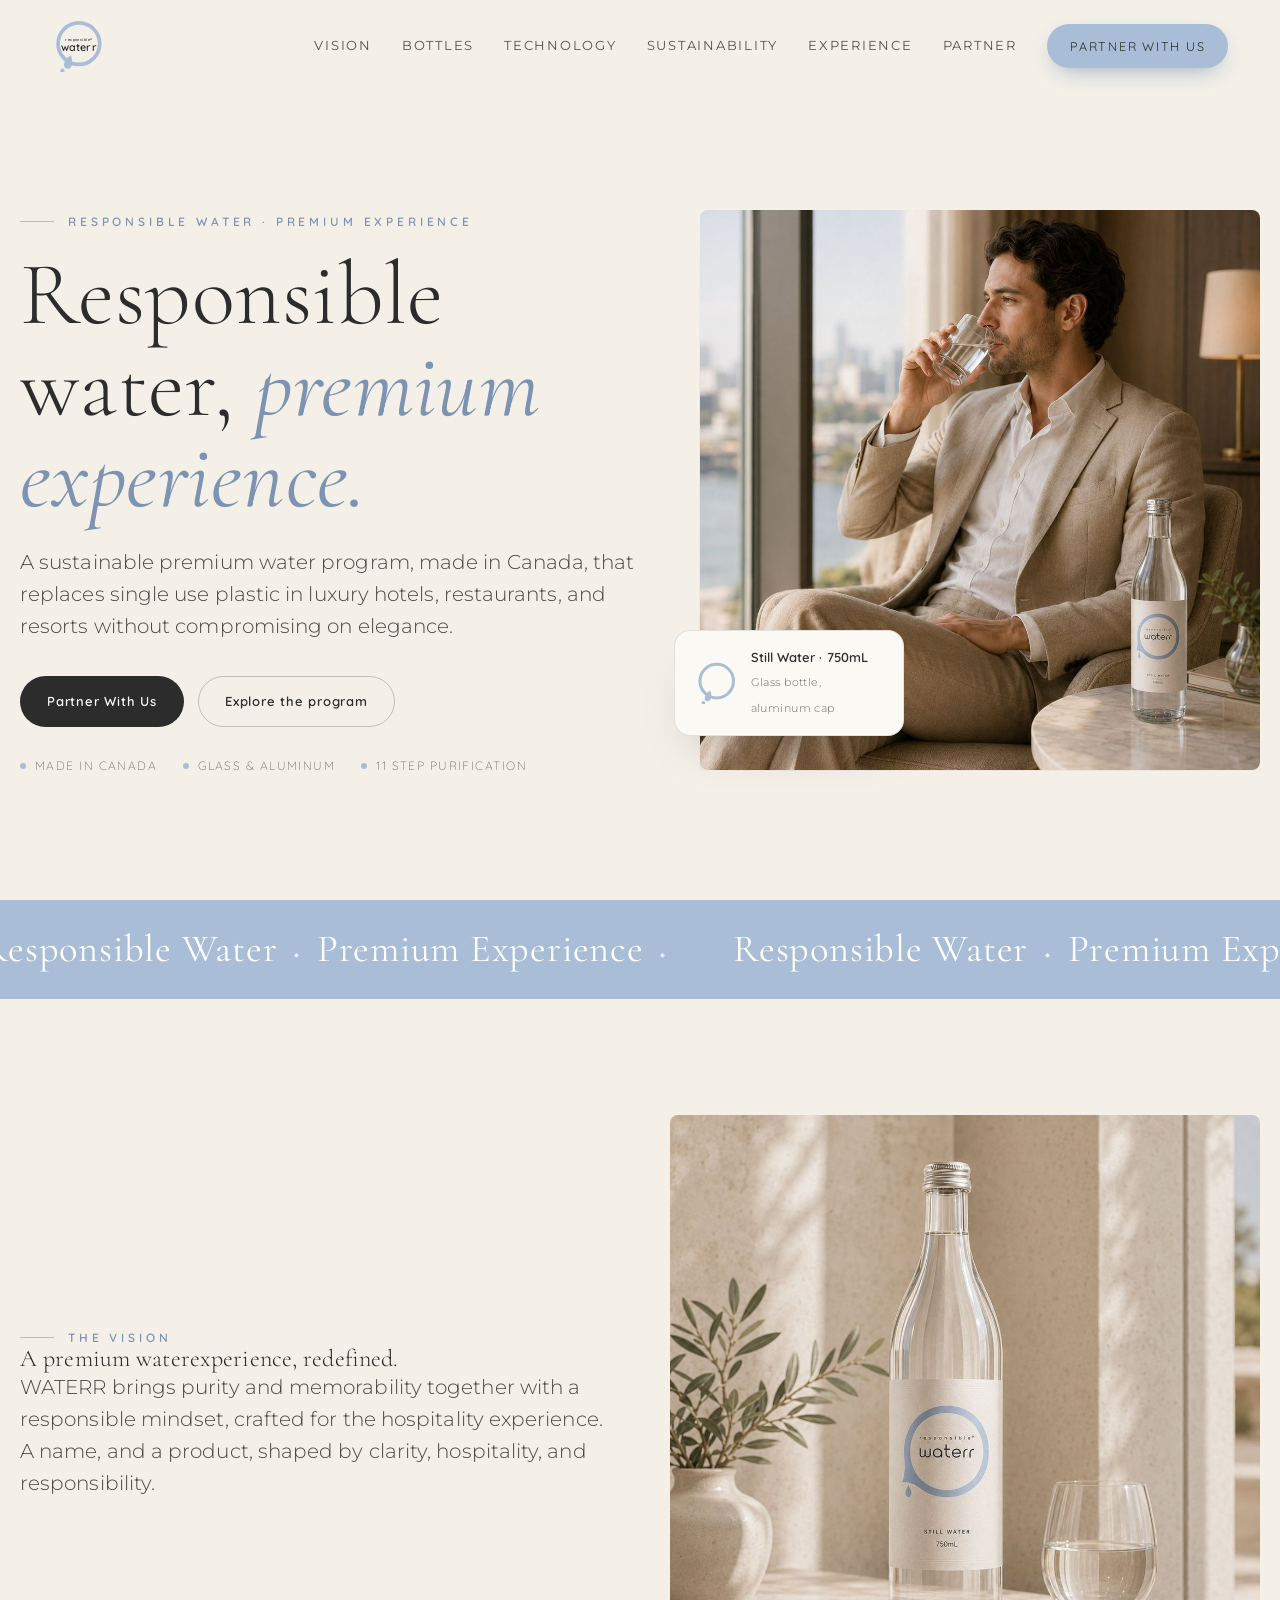
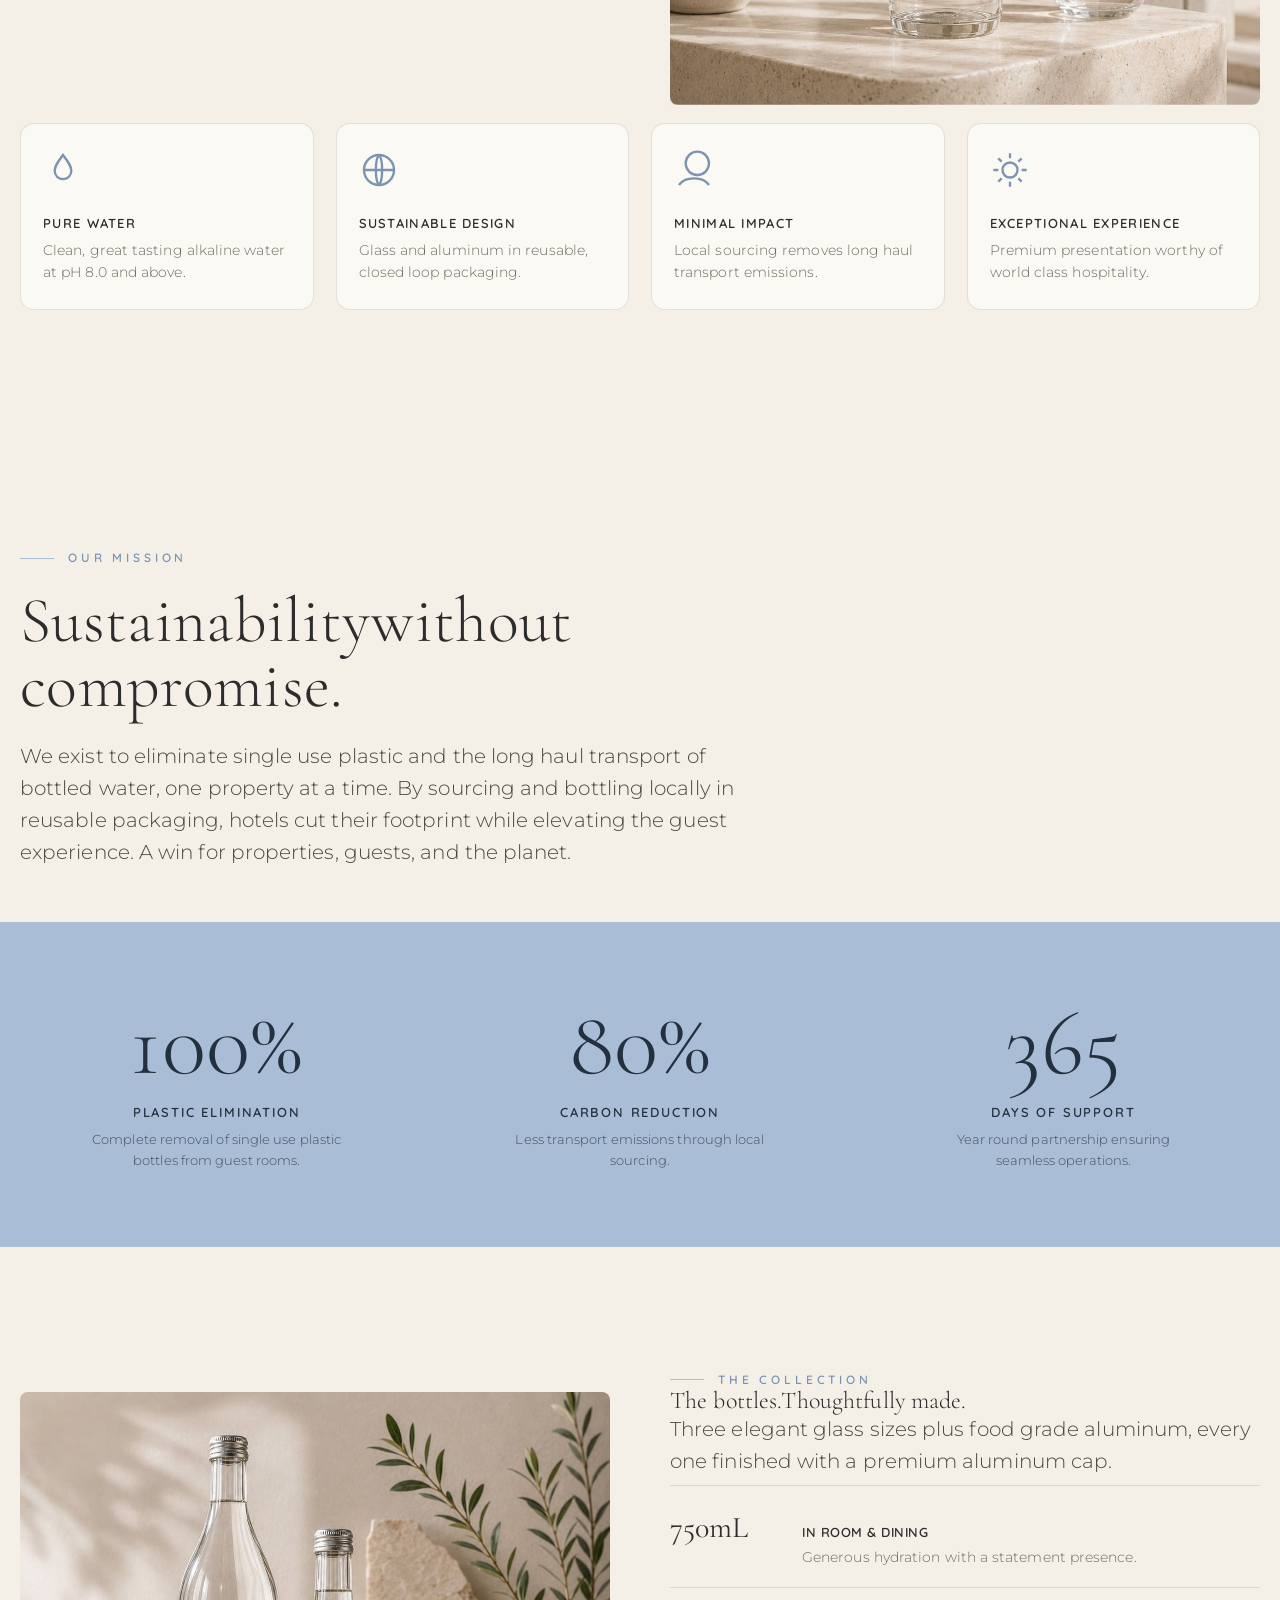
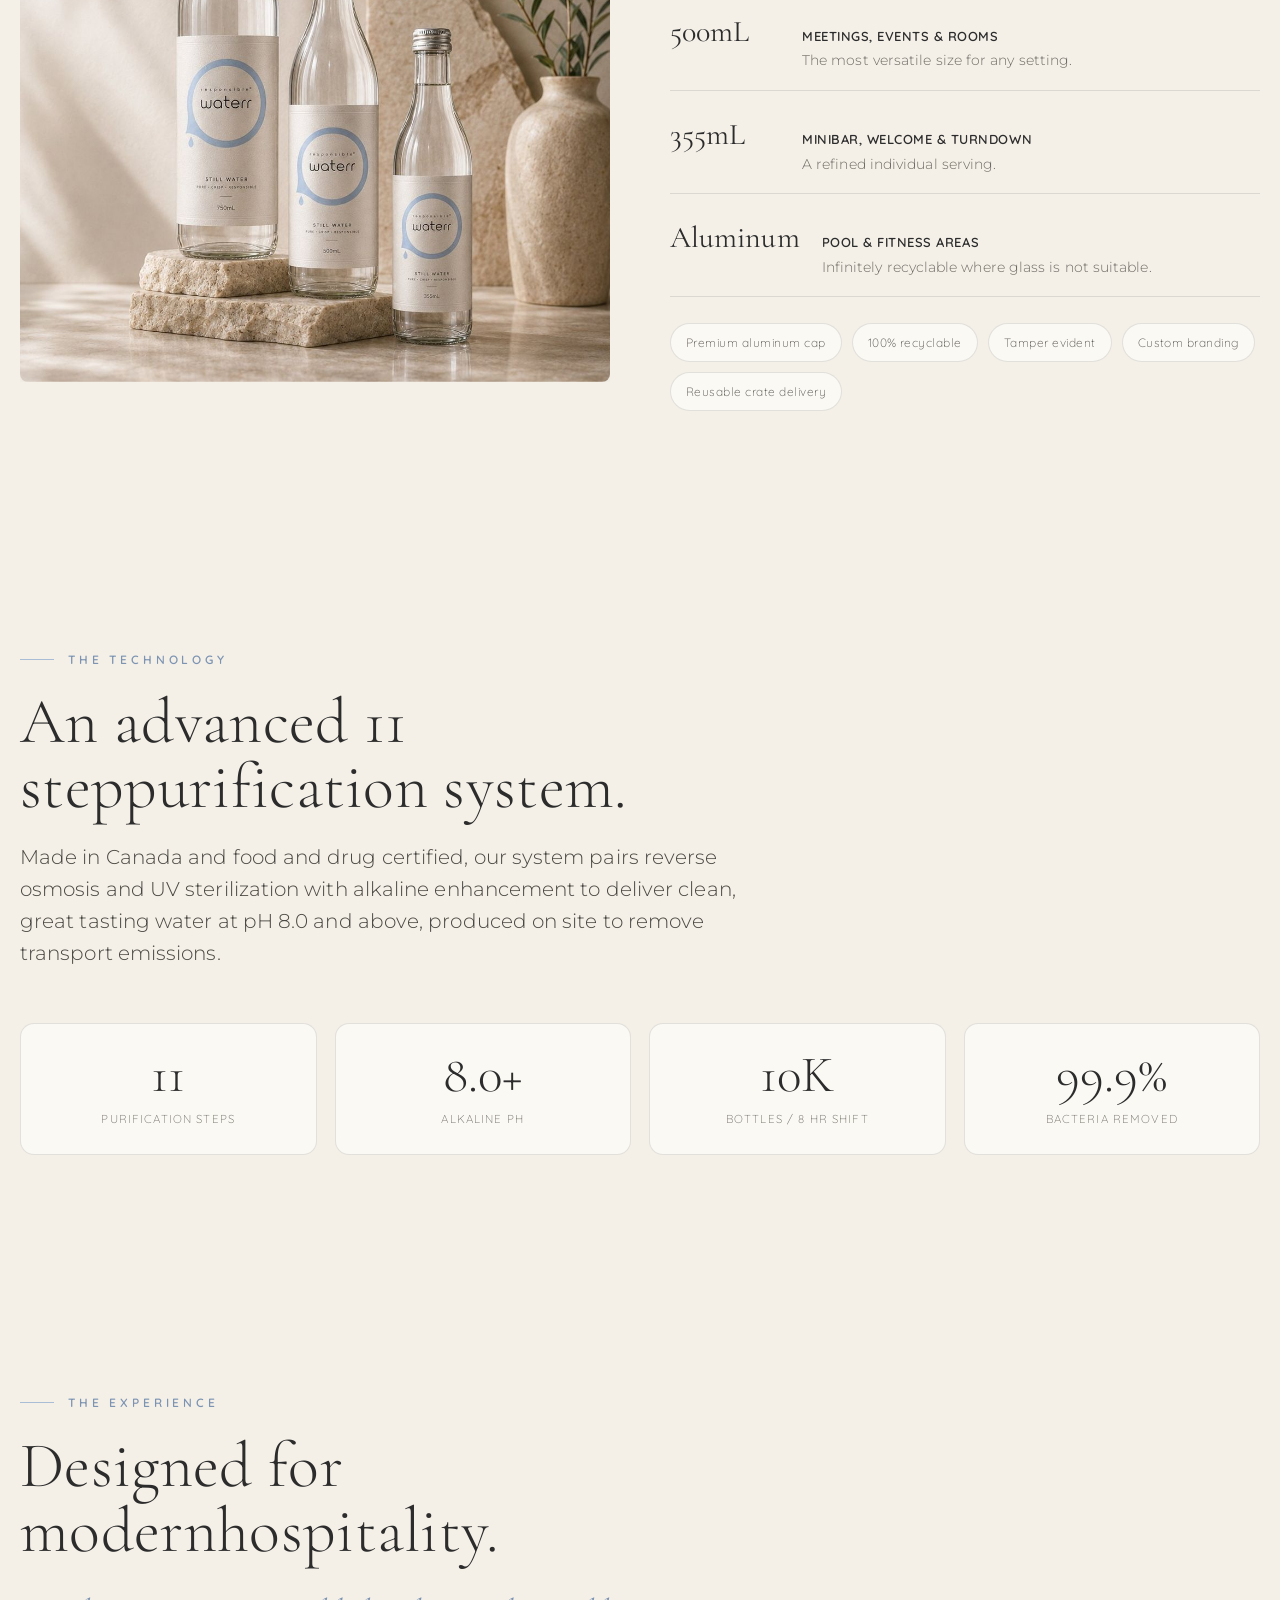
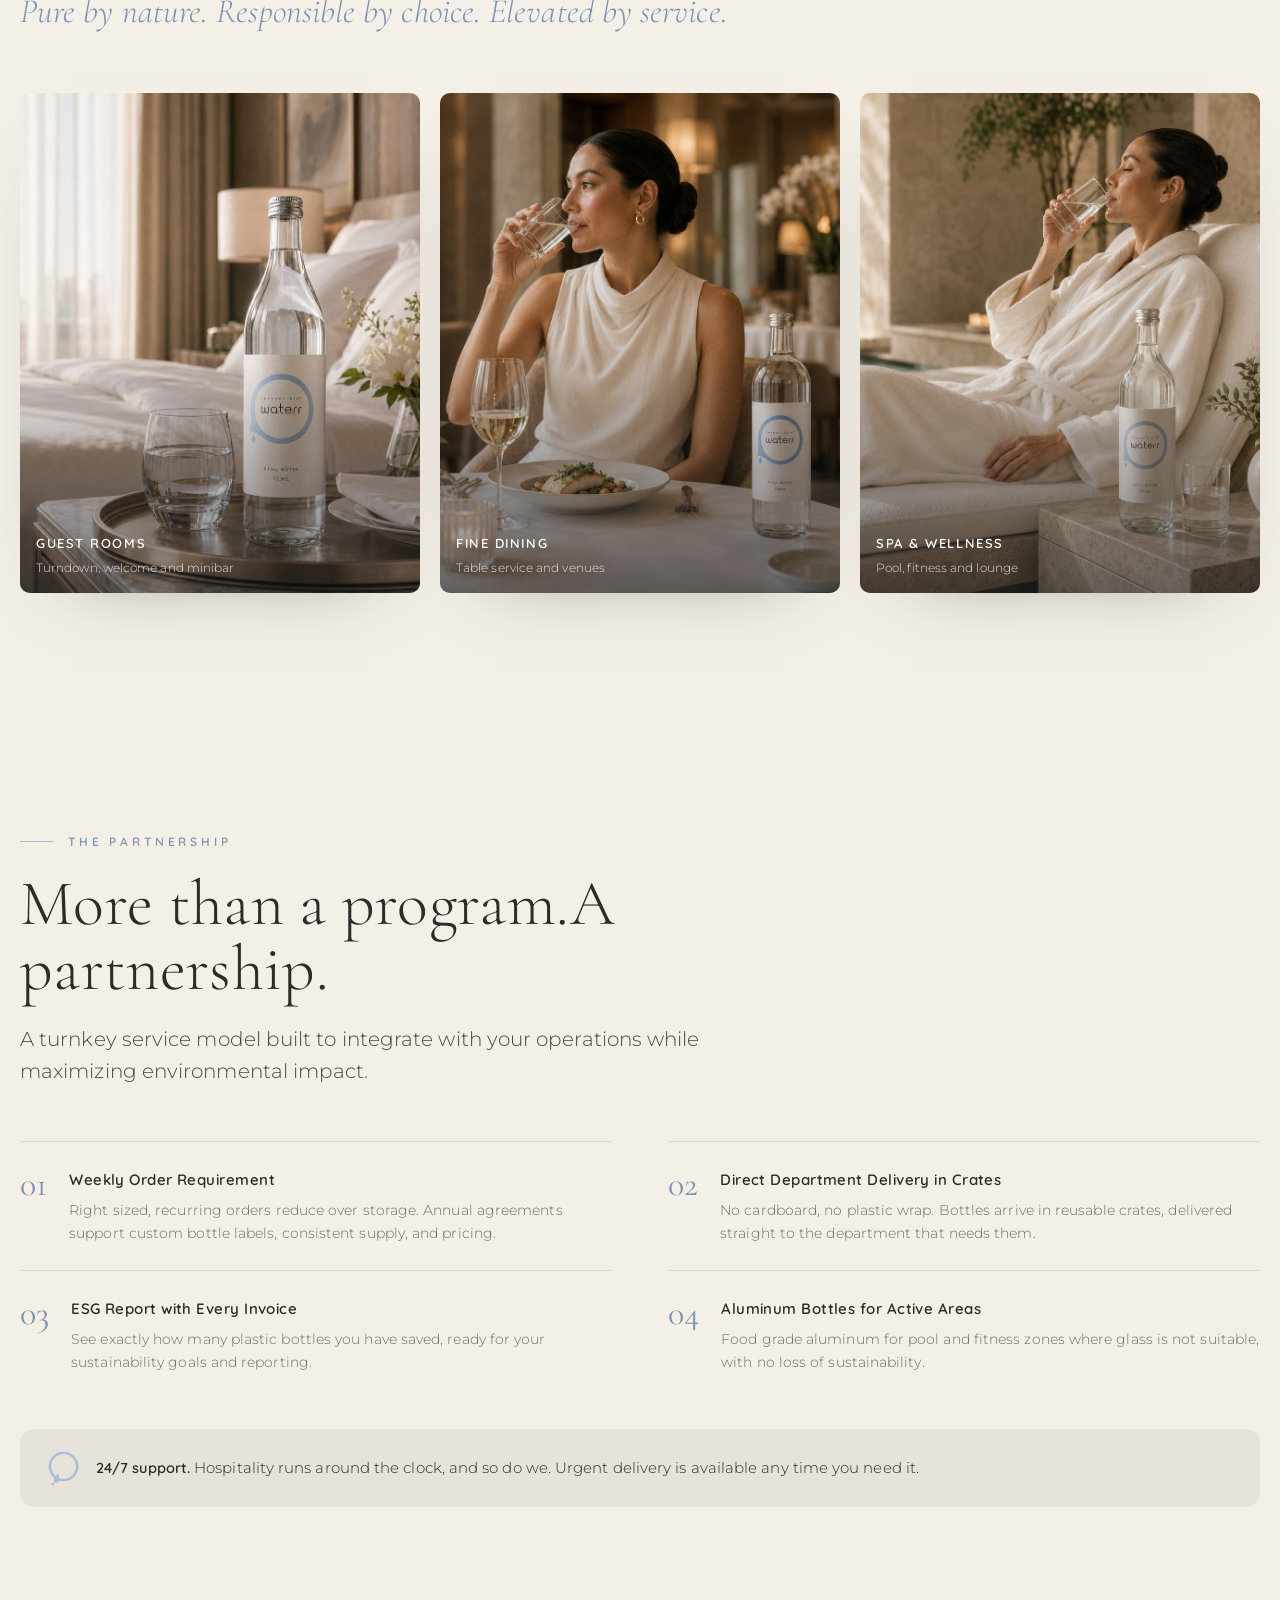
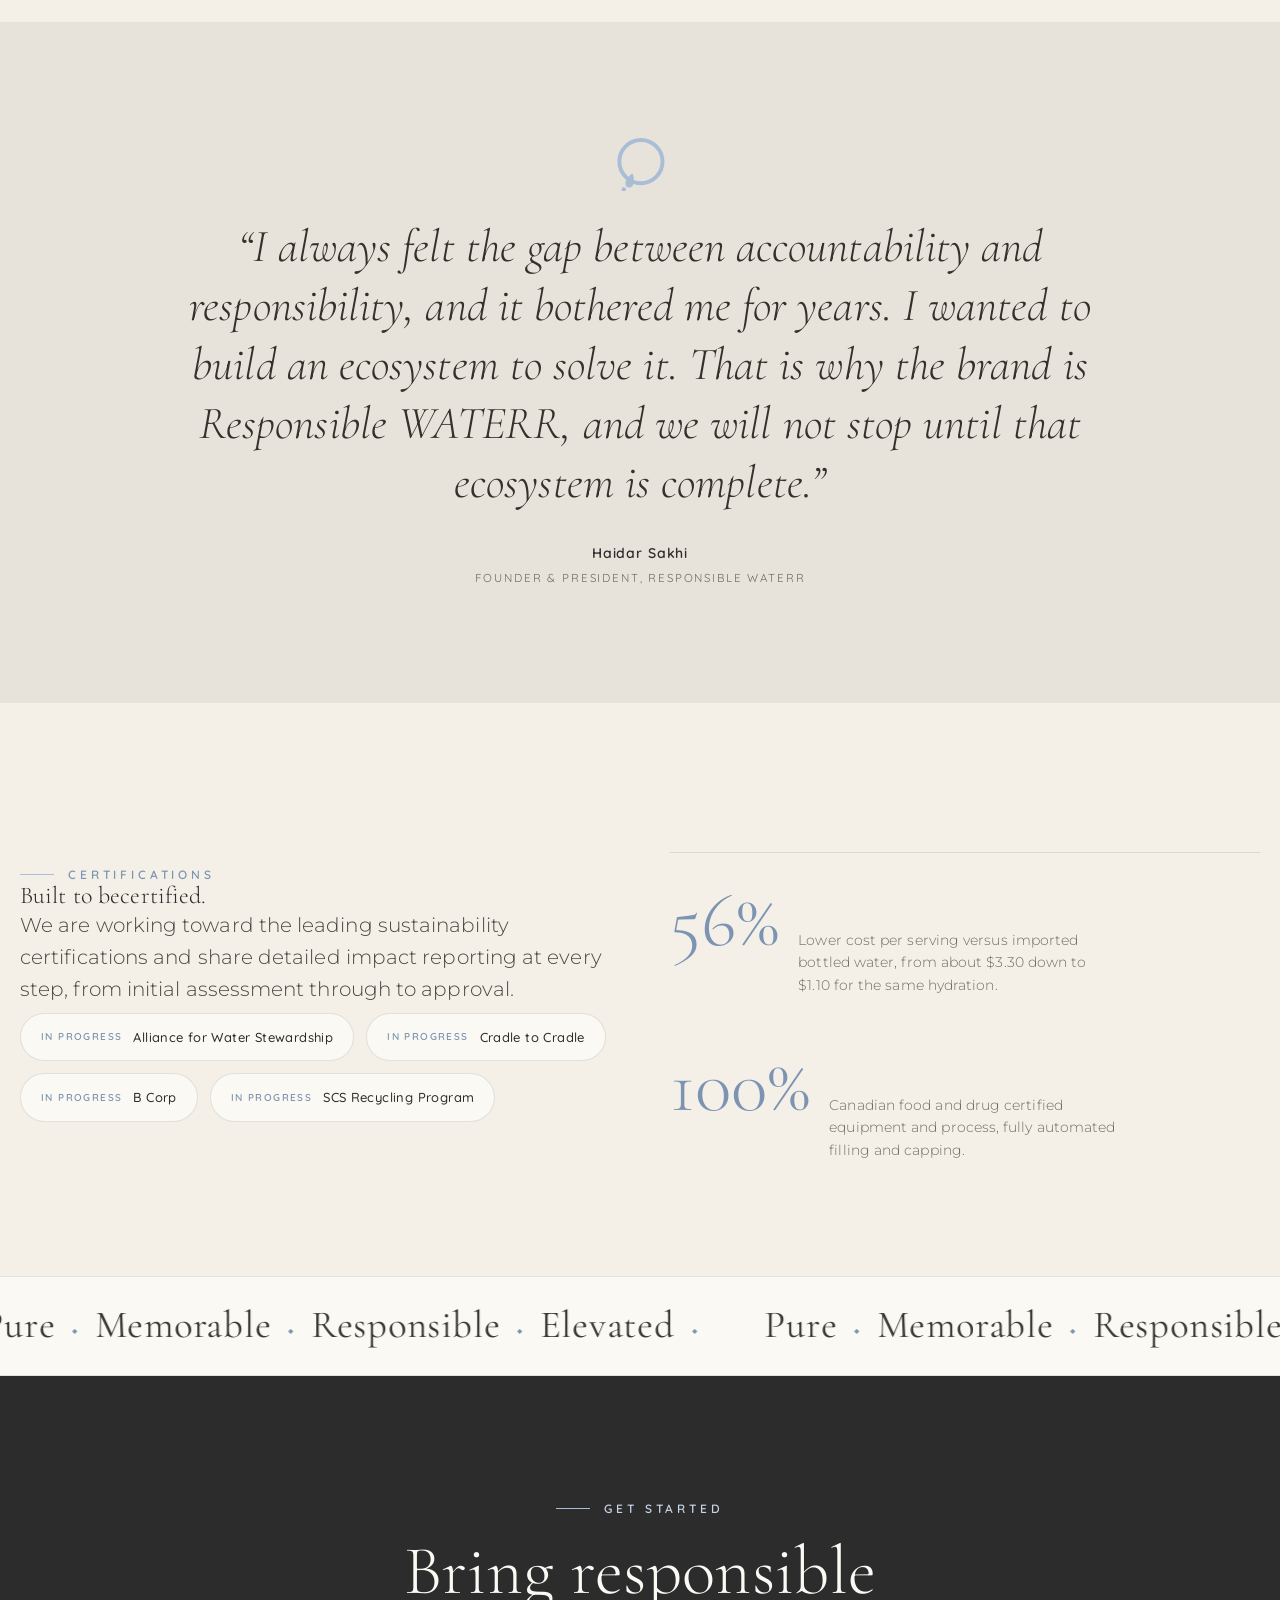
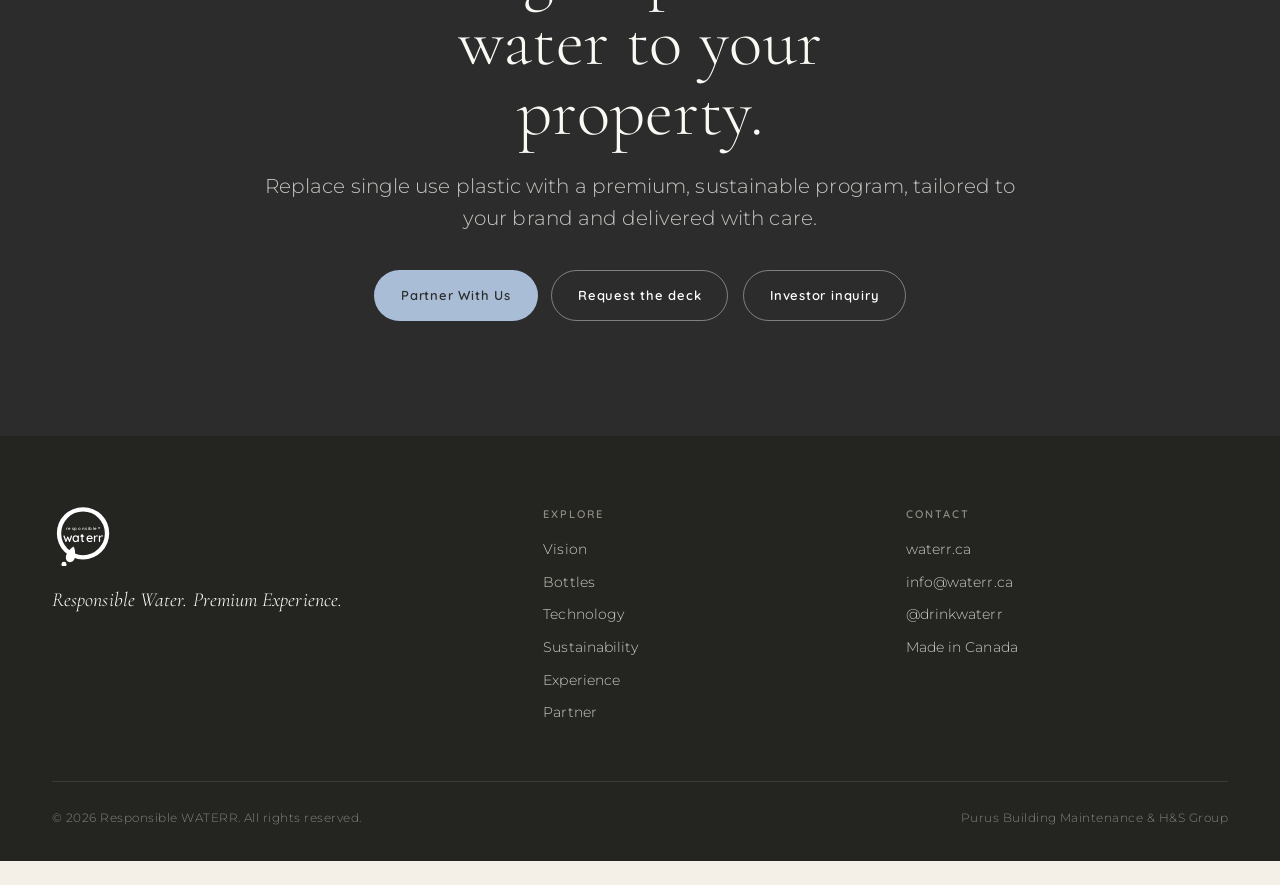
==== commit 956c0ae6: "Add files via upload" ====
--- a/index.html
+++ b/index.html
@@ -1,645 +1,667 @@
 <!DOCTYPE html>
 <html lang="en">
 <head>
-<meta charset="UTF-8" />
-<meta name="viewport" content="width=device-width, initial-scale=1.0" />
-<title>THE WATERR  |  Pure Water, Pure Life  |  Premium Natural Mineral Water</title>
-<meta name="description" content="THE WATERR is a modern premium bottled water brand. Natural mineral water with refined packaging built for luxury hotels, fine dining, gyms and wellness, airports, and premium events. A clean lifestyle water company with a scalable identity. Investor inquiries welcome." />
-<meta name="keywords" content="premium bottled water brand, pure bottled water, modern hydration brand, premium water company, bottled water investment opportunity, clean hydration, lifestyle water brand, premium packaging, natural mineral water, water brand for retail and hospitality" />
-<meta name="theme-color" content="#0D1B2A" />
-<meta property="og:type" content="website" />
-<meta property="og:title" content="THE WATERR  |  Pure Water, Pure Life" />
-<meta property="og:description" content="A modern premium bottled water brand built for hospitality, wellness, events, and everyday luxury." />
-<meta property="og:site_name" content="THE WATERR" />
-<meta name="twitter:card" content="summary_large_image" />
-<meta name="twitter:title" content="THE WATERR  |  Pure Water, Pure Life" />
-<meta name="twitter:description" content="Premium natural mineral water with a refined, scalable brand identity." />
-
-<link rel="preconnect" href="https://fonts.googleapis.com" />
-<link rel="preconnect" href="https://fonts.gstatic.com" crossorigin />
-<link href="https://fonts.googleapis.com/css2?family=Italiana&family=Cormorant+Garamond:ital,wght@0,300;0,400;0,500;1,400;1,500&family=Jost:wght@300;400;500&display=swap" rel="stylesheet" />
-
-<link rel="icon" href="data:image/svg+xml,%3Csvg xmlns='http://www.w3.org/2000/svg' viewBox='0 0 64 64'%3E%3Crect width='64' height='64' fill='%23FFFFFF'/%3E%3Ctext x='32' y='44' font-family='Georgia,serif' font-size='32' fill='%230D1B2A' text-anchor='middle'%3ERR%3C/text%3E%3C/svg%3E" />
-
-<script type="application/ld+json">
-{"@context":"https://schema.org","@type":"Organization","name":"THE WATERR","slogan":"Pure Water, Pure Life","description":"A modern premium natural mineral water brand built for hospitality, wellness, events, and everyday luxury.","email":"invest@thewaterr.com"}
+<meta charset="UTF-8"/>
+<meta name="viewport" content="width=device-width, initial-scale=1.0"/>
+<title>responsible waterr · Responsible Water. Premium Experience.</title>
+<meta name="description" content="WATERR is a sustainable premium water program, made in Canada, that replaces single use plastic in luxury hotels, restaurants, and resorts without compromising on elegance."/>
+<meta property="og:title" content="responsible waterr · Responsible Water. Premium Experience."/>
+<meta property="og:description" content="Sustainable premium water for luxury hospitality. Made in Canada. Glass and aluminum, 11 step purification, delivered in reusable crates."/>
+<meta property="og:type" content="website"/>
+<link rel="icon" href="data:image/svg+xml,%3Csvg xmlns='http://www.w3.org/2000/svg' viewBox='0 0 300 300'%3E%3Ccircle cx='150' cy='140' r='112' fill='none' stroke='%23A9BED6' stroke-width='22'/%3E%3Cpath d='M104 200 C76 218 60 248 73 266 C86 281 112 270 112 244 C112 226 112 210 104 200 Z' fill='%23A9BED6'/%3E%3Ccircle cx='60' cy='284' r='12' fill='%23A9BED6'/%3E%3C/svg%3E"/>
+<link rel="preconnect" href="https://fonts.googleapis.com"/>
+<link rel="preconnect" href="https://fonts.gstatic.com" crossorigin/>
+<link href="https://fonts.googleapis.com/css2?family=Cormorant+Garamond:ital,wght@0,300;0,400;0,500;0,600;1,400;1,500&family=Montserrat:wght@300;400;500;600&family=Quicksand:wght@400;500;600;700&display=swap" rel="stylesheet"/>
+<script>
+/* Gate animations only when motion is OK. Images are visible by default; .anim adds hidden-initial states that JS reveals. */
+(function(){try{var ok=!window.matchMedia||!matchMedia('(prefers-reduced-motion: reduce)').matches;if(ok)document.documentElement.className+=' anim';}catch(e){}})();
 </script>
-
 <style>
-  :root{
-    --white:#FFFFFF;--paper:#FAFBFC;--paper-2:#F1F5F6;
-    --navy:#0D1B2A;--ocean:#102A43;--silver:#C4C7CC;--silver-ink:#7E8893;
-    --aqua:#D6F1F3;--aqua-deep:#A9DCE2;
-    --line:rgba(13,27,42,.12);--line-soft:rgba(13,27,42,.07);
-    --maxw:1240px;
-    --ease:cubic-bezier(.22,.7,.2,1);--ease-soft:cubic-bezier(.25,1,.4,1);
-    --f-display:"Italiana",serif;--f-serif:"Cormorant Garamond",Georgia,serif;--f-ui:"Jost",system-ui,sans-serif;
-  }
-  *{margin:0;padding:0;box-sizing:border-box}
-  html{scroll-behavior:smooth}
-  body{font-family:var(--f-ui);font-weight:400;color:var(--navy);background:var(--white);line-height:1.7;-webkit-font-smoothing:antialiased;overflow-x:hidden}
-  html.anim body.loading{overflow:hidden;height:100vh}
-  ::selection{background:var(--aqua);color:var(--navy)}
-  img{display:block;max-width:100%}
-  a{color:inherit}
-
-  /* Intro curtain */
-  #intro{position:fixed;inset:0;z-index:300;display:none;align-items:center;justify-content:center;
-    background:linear-gradient(160deg,var(--navy),var(--ocean) 60%,#0a3550);transition:transform 1.05s var(--ease) .2s}
-  #intro .glow{position:absolute;inset:-20%;background:radial-gradient(40% 40% at 30% 30%,rgba(214,241,243,.22),transparent 60%),radial-gradient(40% 40% at 75% 75%,rgba(169,220,226,.26),transparent 60%);animation:drift 18s ease-in-out infinite alternate}
-  #intro .ilogo{position:relative;width:min(54vw,360px);opacity:0;transform:translateY(16px);
-    animation:introLogo 1.5s var(--ease-soft) .15s forwards}
-  #intro .iline{position:absolute;bottom:14%;left:50%;transform:translateX(-50%);height:1px;width:0;background:rgba(255,255,255,.5);animation:introLine 1.1s var(--ease) .35s forwards}
-  @keyframes introLogo{0%{opacity:0;transform:translateY(16px) scale(.98)}45%{opacity:1}100%{opacity:1;transform:none}}
-  @keyframes introLine{to{width:min(40vw,260px)}}
-  body.ready #intro{transform:translateY(-100%)}
-  .anim #intro{display:flex}
-
-  /* Atmosphere */
-  .atmos{position:fixed;inset:0;z-index:0;pointer-events:none}
-  .atmos .wash{position:absolute;inset:-25%;background:radial-gradient(38% 30% at 16% 12%, rgba(214,241,243,.55), transparent 60%),radial-gradient(34% 26% at 88% 30%, rgba(169,220,226,.30), transparent 60%),radial-gradient(42% 34% at 60% 92%, rgba(214,241,243,.40), transparent 65%);filter:blur(14px);animation:drift 30s var(--ease-soft) infinite alternate}
-  .atmos .grain{position:absolute;inset:0;opacity:.035;mix-blend-mode:multiply;background-image:url("data:image/svg+xml,%3Csvg xmlns='http://www.w3.org/2000/svg' width='150' height='150'%3E%3Cfilter id='n'%3E%3CfeTurbulence type='fractalNoise' baseFrequency='0.9' numOctaves='2'/%3E%3C/filter%3E%3Crect width='100%25' height='100%25' filter='url(%23n)'/%3E%3C/svg%3E")}
-  @keyframes drift{0%{transform:translate3d(0,0,0) scale(1)}100%{transform:translate3d(2%,-2%,0) scale(1.07)}}
-
-  .progress{position:fixed;top:0;left:0;height:1px;width:0;z-index:130;background:var(--navy)}
-  .ring-cursor{position:fixed;width:30px;height:30px;border:1px solid rgba(13,27,42,.45);border-radius:50%;z-index:200;pointer-events:none;transform:translate(-50%,-50%);transition:width .3s,height .3s,opacity .3s,background .3s,border-color .3s;mix-blend-mode:multiply}
-  .ring-cursor.big{width:58px;height:58px;background:rgba(214,241,243,.16);border-color:rgba(13,27,42,.22)}
-
-  .wrap{max-width:var(--maxw);margin:0 auto;padding:0 32px;position:relative;z-index:2}
-
-  /* Type helpers */
-  .eyebrow{font-family:var(--f-ui);font-weight:400;font-size:12px;letter-spacing:.34em;text-transform:uppercase;color:var(--silver-ink)}
-  .eyebrow .tick{display:inline-block;width:0;height:1px;background:var(--silver);vertical-align:middle;margin-right:14px;transition:width .8s var(--ease) .1s}
-  .kicker.in .eyebrow .tick{width:26px}
-  h2.sec{font-family:var(--f-display);font-weight:400;font-size:clamp(34px,5vw,68px);line-height:1.04;letter-spacing:.005em;color:var(--navy);max-width:15ch}
-  .lead{font-family:var(--f-ui);font-weight:300;font-size:clamp(15.5px,1.3vw,18px);color:var(--silver-ink);max-width:54ch;line-height:1.8}
-
-  /* Mask-line heading reveal */
-  .rh .msk{display:block;overflow:hidden;padding:.02em .05em .14em}
-  .rh .ln{display:block;transition:transform 1.15s var(--ease-soft)}
-  .anim .rh .ln{transform:translateY(122%)}
-  .rh.in .ln{transform:none!important}
-
-  /* Buttons */
-  .btn{font-family:var(--f-ui);font-weight:400;font-size:13px;letter-spacing:.14em;text-transform:uppercase;border-radius:0;padding:16px 30px;cursor:pointer;text-decoration:none;display:inline-flex;align-items:center;gap:12px;position:relative;overflow:hidden;border:1px solid var(--navy);background:transparent;color:var(--navy);transition:color .5s var(--ease),transform .25s var(--ease)}
-  .btn .lbl,.btn .ar{position:relative;z-index:2}
-  .btn .ar{transition:transform .45s var(--ease)}
-  .btn::before{content:"";position:absolute;inset:0;z-index:1;background:var(--navy);transform:scaleX(0);transform-origin:left;transition:transform .5s var(--ease)}
-  .btn:hover{color:#fff}.btn:hover::before{transform:scaleX(1)}.btn:hover .ar{transform:translateX(5px)}
-  .btn.solid{background:var(--navy);color:#fff}.btn.solid::before{background:var(--ocean)}
-  .btn.light{border-color:rgba(255,255,255,.5);color:#fff}.btn.light::before{background:#fff}.btn.light:hover{color:var(--navy)}
-
-  /* Nav */
-  header.nav{position:fixed;top:0;left:0;right:0;z-index:120;transition:transform .55s var(--ease),background .55s var(--ease),padding .55s var(--ease),border-color .55s}
-  header.nav .bar{display:flex;align-items:center;justify-content:space-between;max-width:var(--maxw);margin:0 auto;padding:24px 32px;transition:padding .55s var(--ease)}
-  header.nav.scrolled{background:rgba(255,255,255,.82);backdrop-filter:blur(20px) saturate(140%);-webkit-backdrop-filter:blur(20px) saturate(140%);border-bottom:1px solid var(--line-soft)}
-  header.nav.scrolled .bar{padding:14px 32px}
-  header.nav.hide{transform:translateY(-104%)}
-  .brand img{height:30px;width:auto;transition:height .5s var(--ease)}
-  header.nav.scrolled .brand img{height:26px}
-  nav.links{display:flex;align-items:center;gap:38px}
-  nav.links a{font-family:var(--f-ui);font-weight:400;font-size:12.5px;letter-spacing:.1em;text-transform:uppercase;text-decoration:none;color:var(--navy);position:relative;opacity:.78;transition:opacity .3s}
-  nav.links a::after{content:"";position:absolute;left:0;bottom:-7px;height:1px;width:0;background:var(--navy);transition:width .4s var(--ease)}
-  nav.links a:hover{opacity:1}nav.links a:hover::after{width:100%}
-  .nav-btn{border:1px solid var(--navy);padding:11px 20px;opacity:1!important}
-  .nav-btn::after{display:none}.nav-btn:hover{background:var(--navy);color:#fff}
-
-  /* Hero */
-  .hero{position:relative;min-height:100vh;display:grid;grid-template-columns:1fr 1fr;align-items:center;overflow:hidden}
-  .hero-copy{position:relative;z-index:3;max-width:600px;margin-left:auto;width:100%;padding:120px 48px 60px max(32px,calc((100vw - var(--maxw))/2 + 32px))}
-  .hero .kicker{margin-bottom:30px}
-  .hero-logo{width:clamp(280px,34vw,460px);overflow:hidden;transition:clip-path 1.2s var(--ease-soft) .15s}
-  .anim .hero-logo{clip-path:inset(0 0 110% 0)}
-  .hero-logo.in{clip-path:inset(0 0 -6% 0)!important}
-  .hero-logo img{width:100%;transition:transform 1.2s var(--ease-soft) .15s}
-  .anim .hero-logo img{transform:translateY(14%)}
-  .hero-logo.in img{transform:none!important}
-  .hero .tagline{font-family:var(--f-serif);font-style:italic;font-weight:400;font-size:clamp(22px,2.6vw,34px);color:var(--ocean);margin-top:26px}
-  .hero p.sub{font-family:var(--f-ui);font-weight:300;font-size:clamp(15px,1.3vw,17px);color:var(--silver-ink);max-width:440px;margin:24px 0 40px;line-height:1.85}
-  .hero-ctas{display:flex;gap:16px;flex-wrap:wrap}
-  .hero-visual{position:relative;height:100vh;overflow:hidden;transition:clip-path 1.3s var(--ease-soft) .4s}
-  .anim .hero-visual{clip-path:inset(0 0 0 100%)}
-  .hero-visual.in{clip-path:inset(0 0 0 0)!important}
-  .hero-visual img{width:100%;height:118%;object-fit:cover;object-position:center 40%;position:absolute;top:-9%;left:0;will-change:transform}
-  .hero-visual .sheen{position:absolute;inset:0;z-index:2;pointer-events:none;background:linear-gradient(115deg,transparent 30%,rgba(255,255,255,.4) 48%,transparent 60%);transform:translateX(-120%);}
-  .hero-visual.in .sheen{animation:sheen 1.4s var(--ease) 1s}
-  @keyframes sheen{to{transform:translateX(120%)}}
-  .hero-watermark{position:absolute;z-index:0;right:38%;top:50%;width:60vw;max-width:760px;opacity:.05;transform:translateY(-50%);pointer-events:none;will-change:transform}
-  .vlabel{position:absolute;right:24px;top:50%;z-index:4;transform:rotate(90deg) translateX(50%);transform-origin:right center;font-family:var(--f-ui);font-size:11px;letter-spacing:.32em;text-transform:uppercase;color:var(--silver-ink)}
-  .scrollcue{position:absolute;left:max(32px,calc((100vw - var(--maxw))/2 + 32px));bottom:36px;z-index:4;display:flex;align-items:center;gap:13px;font-family:var(--f-ui);font-size:11px;letter-spacing:.28em;text-transform:uppercase;color:var(--silver-ink)}
-  .scrollcue .ln{width:54px;height:1px;background:var(--silver);position:relative;overflow:hidden}
-  .scrollcue .ln::after{content:"";position:absolute;inset:0;background:var(--navy);transform:translateX(-100%);animation:slide 2.6s var(--ease) infinite}
-  @keyframes slide{0%{transform:translateX(-100%)}55%{transform:translateX(0)}100%{transform:translateX(100%)}}
-
-  section{position:relative;padding:140px 0}
-
-  /* Image reveal wrappers */
-  .clipw{overflow:hidden;border-radius:2px;transition:clip-path 1.25s var(--ease-soft)}
-  .anim .clipw{clip-path:inset(0 0 100% 0)}
-  .clipw.in{clip-path:inset(0 0 0 0)!important}
-  .zoomw img{transition:transform 1.7s var(--ease-soft);will-change:transform}
-  .anim .zoomw img{transform:scale(1.18)}
-  .zoomw.in img{transform:scale(1)!important}
-
-  /* Vision */
-  .vision-grid{display:grid;grid-template-columns:1.05fr 1fr;gap:80px;align-items:center}
-  .pillars{display:grid;grid-template-columns:1fr 1fr;margin-top:48px;border-top:1px solid var(--line)}
-  .pillar{padding:26px 28px 26px 0;border-bottom:1px solid var(--line);transition:background .5s var(--ease)}
-  .pillar:nth-child(odd){border-right:1px solid var(--line);padding-right:34px}
-  .pillar:nth-child(even){padding-left:34px}
-  .pillar:hover{background:var(--paper)}
-  .pillar .n{font-family:var(--f-display);font-size:15px;color:var(--silver-ink);letter-spacing:.1em}
-  .pillar h4{font-family:var(--f-display);font-size:21px;font-weight:400;margin:10px 0 8px;letter-spacing:.01em}
-  .pillar p{font-family:var(--f-ui);font-weight:300;font-size:13.5px;color:var(--silver-ink);line-height:1.75}
-  .vision-art{position:relative}
-  .vision-art img{width:100%;filter:saturate(1.02);box-shadow:0 40px 80px rgba(13,27,42,.12)}
-  .vision-art .cap{margin-top:18px;display:flex;justify-content:space-between;align-items:center;font-family:var(--f-ui);font-size:11px;letter-spacing:.22em;text-transform:uppercase;color:var(--silver-ink)}
-
-  /* Marquee */
-  .marquee{overflow:hidden;border-top:1px solid var(--line);border-bottom:1px solid var(--line);padding:30px 0;background:var(--white)}
-  .marquee .track{display:flex;width:max-content;animation:scrollx 42s linear infinite}
-  .marquee.rev .track{animation-direction:reverse}
-  .marquee:hover .track{animation-play-state:paused}
-  .marquee .it{font-family:var(--f-display);font-size:clamp(22px,3vw,40px);letter-spacing:.05em;color:var(--navy);padding:0 0;display:inline-flex;align-items:center}
-  .marquee .it .tx{padding:0 34px}
-  .marquee .it .dot{width:6px;height:6px;border-radius:50%;background:var(--aqua-deep)}
-  .marquee .it.alt .tx{font-family:var(--f-serif);font-style:italic;color:var(--ocean)}
-  @keyframes scrollx{to{transform:translateX(-50%)}}
-
-  /* Identity */
-  .identity{background:var(--paper);border-top:1px solid var(--line-soft);border-bottom:1px solid var(--line-soft)}
-  .id-grid{display:grid;grid-template-columns:.85fr 1.15fr;gap:70px;align-items:center}
-  .id-mark{display:flex;flex-direction:column;align-items:flex-start;gap:26px}
-  .id-mark .mono{width:clamp(120px,15vw,190px)}
-  .id-mark .ww{width:clamp(190px,22vw,260px)}
-  .id-mark .tag{font-family:var(--f-serif);font-style:italic;font-size:19px;color:var(--ocean)}
-  .id-right{display:grid;gap:34px}
-  .swatches{display:grid;grid-template-columns:repeat(5,1fr);gap:14px}
-  .sw .chip{height:64px;border-radius:2px;border:1px solid var(--line);transition:transform .45s var(--ease),box-shadow .45s var(--ease)}
-  .sw:hover .chip{transform:translateY(-5px);box-shadow:0 14px 26px rgba(13,27,42,.12)}
-  .sw .nm{margin-top:11px;font-family:var(--f-ui);font-size:10px;letter-spacing:.16em;text-transform:uppercase;text-align:center}
-  .sw .hx{font-family:var(--f-ui);font-size:10px;color:var(--silver-ink);letter-spacing:.08em;text-align:center}
-  .typerow{display:grid;grid-template-columns:1fr 1fr;gap:24px;border-top:1px solid var(--line);padding-top:28px}
-  .typ .k{font-family:var(--f-ui);font-size:10px;letter-spacing:.24em;text-transform:uppercase;color:var(--silver-ink);margin-bottom:8px}
-  .typ .d{font-family:var(--f-display);font-size:30px;letter-spacing:.16em}
-  .typ .s{font-family:var(--f-serif);font-size:30px}
-  .typ .meta{font-family:var(--f-ui);font-size:11px;color:var(--silver-ink);letter-spacing:.08em;margin-top:4px}
-
-  /* Collection */
-  .product .head{text-align:center;display:flex;flex-direction:column;align-items:center}
-  .product h2.sec{max-width:20ch}
-  .product .lead{text-align:center;margin-top:24px}
-  .lineup{margin:64px 0 10px}
-  .lineup img{width:100%;will-change:transform}
-  .skus{display:grid;grid-template-columns:repeat(4,1fr);border-top:1px solid var(--line);margin-top:40px}
-  .sku{padding:30px 26px;border-bottom:1px solid var(--line);transition:background .5s var(--ease);transform-style:preserve-3d}
-  .sku:not(:last-child){border-right:1px solid var(--line)}
-  .sku:hover{background:var(--paper)}
-  .sku .nm{font-family:var(--f-display);font-size:22px;letter-spacing:.02em}
-  .sku .vol{font-family:var(--f-ui);font-size:11px;letter-spacing:.2em;text-transform:uppercase;color:var(--silver-ink);margin-top:4px}
-  .sku p{font-family:var(--f-ui);font-weight:300;font-size:13px;color:var(--silver-ink);margin-top:14px;line-height:1.7}
-  .materials{display:flex;flex-wrap:wrap;gap:14px;justify-content:center;margin-top:48px}
-  .mat{display:flex;align-items:center;gap:10px;font-family:var(--f-ui);font-size:12px;letter-spacing:.08em;color:var(--navy);border:1px solid var(--line);border-radius:100px;padding:10px 18px;transition:all .4s var(--ease)}
-  .mat svg{width:15px;height:15px;stroke:var(--ocean);fill:none;stroke-width:1.4}
-  .mat:hover{border-color:var(--navy);background:var(--paper);transform:translateY(-2px)}
-  .prod-tag{text-align:center;margin-top:54px;font-family:var(--f-display);font-size:clamp(20px,2.4vw,30px);color:var(--navy);letter-spacing:.01em}
-  .prod-sub{text-align:center;font-family:var(--f-ui);font-weight:300;font-size:14px;color:var(--silver-ink);margin-top:10px;letter-spacing:.04em}
-
-  /* Market */
-  .market-head{display:grid;grid-template-columns:1fr 1fr;gap:70px;align-items:end}
-  .stats{display:grid;grid-template-columns:repeat(4,1fr);margin-top:60px;border-top:1px solid var(--navy)}
-  .stat{padding:38px 26px 30px;border-bottom:1px solid var(--line);position:relative}
-  .stat:not(:last-child){border-right:1px solid var(--line)}
-  .stat .num{font-family:var(--f-display);font-size:clamp(46px,5vw,72px);line-height:.9;color:var(--navy);letter-spacing:.01em}
-  .stat .num small{font-family:var(--f-serif);font-size:.42em;font-style:italic;color:var(--silver-ink)}
-  .stat .bar{height:1px;background:var(--navy);width:0;margin:18px 0;transition:width 1.1s var(--ease) .2s}
-  .stat.in .bar{width:38px}
-  .stat .lbl{font-family:var(--f-ui);font-weight:300;font-size:13px;color:var(--silver-ink);line-height:1.7}
-  .placeholder-note{margin-top:24px;font-family:var(--f-ui);font-size:11.5px;color:var(--silver);text-align:center;letter-spacing:.06em}
-
-  /* Channels */
-  .channels{background:var(--paper);border-top:1px solid var(--line-soft);border-bottom:1px solid var(--line-soft)}
-  .chan-grid{display:grid;grid-template-columns:repeat(4,1fr);margin-top:60px;border-top:1px solid var(--line);border-left:1px solid var(--line)}
-  .chan{padding:40px 28px;border-right:1px solid var(--line);border-bottom:1px solid var(--line);background:var(--white);position:relative;overflow:hidden;transition:background .5s var(--ease)}
-  .chan svg{width:30px;height:30px;stroke:var(--ocean);fill:none;stroke-width:1.3;margin-bottom:22px;transition:transform .5s var(--ease)}
-  .chan svg path,.chan svg circle{transition:stroke-dashoffset 1.3s var(--ease)}
-  .anim .chan svg path,.anim .chan svg circle{stroke-dasharray:240;stroke-dashoffset:240}
-  .chan.in svg path,.chan.in svg circle{stroke-dashoffset:0!important}
-  .chan .nm{font-family:var(--f-display);font-size:20px;letter-spacing:.02em}
-  .chan .ds{font-family:var(--f-ui);font-weight:300;font-size:12.5px;color:var(--silver-ink);margin-top:8px;line-height:1.65}
-  .chan:hover{background:var(--aqua)}.chan:hover svg{transform:translateY(-4px)}
-
-  /* Investor */
-  .invest-grid{display:grid;grid-template-columns:1.1fr 1fr;gap:80px;align-items:start}
-  .points{margin-top:36px}
-  .point{display:flex;align-items:center;gap:18px;padding:18px 0;border-bottom:1px solid var(--line);transition:padding-left .4s var(--ease)}
-  .point:hover{padding-left:8px}
-  .point .ix{font-family:var(--f-display);font-size:15px;color:var(--silver-ink);min-width:34px}
-  .point p{font-family:var(--f-ui);font-weight:300;font-size:15.5px;color:var(--navy)}
-  .ext{background:var(--navy);color:#fff;border-radius:2px;padding:44px 40px;position:relative;overflow:hidden}
-  .ext .glow{position:absolute;inset:-30%;background:radial-gradient(40% 40% at 80% 10%,rgba(169,220,226,.3),transparent 60%);animation:drift 22s ease-in-out infinite alternate}
-  .ext h4{position:relative;font-family:var(--f-display);font-weight:400;font-size:24px;letter-spacing:.02em}
-  .ext .s{position:relative;font-family:var(--f-serif);font-style:italic;font-size:16px;color:var(--aqua-deep);margin:6px 0 26px}
-  .ext .tg{position:relative;font-family:var(--f-ui);font-weight:300;font-size:14.5px;letter-spacing:.03em;padding:14px 0;border-top:1px solid rgba(255,255,255,.14);display:flex;justify-content:space-between;align-items:center;transition:padding-left .4s var(--ease)}
-  .ext .tg:hover{padding-left:10px}
-  .ext .tg span{color:var(--aqua-deep);font-family:var(--f-serif);font-style:italic}
-
-  /* Closing */
-  .closing{padding:0}
-  .closing .panel{position:relative;overflow:hidden;background:linear-gradient(160deg,var(--navy),var(--ocean) 60%,#0a3550);padding:120px 32px;text-align:center}
-  .closing .panel .glow{position:absolute;inset:-20%;background:radial-gradient(40% 40% at 28% 22%,rgba(214,241,243,.22),transparent 60%),radial-gradient(40% 40% at 78% 80%,rgba(169,220,226,.28),transparent 60%);animation:drift 24s ease-in-out infinite alternate}
-  .closing .cmono{position:relative;width:clamp(80px,9vw,118px);margin:0 auto 30px;animation:floaty 6s ease-in-out infinite}
-  @keyframes floaty{0%,100%{transform:translateY(0)}50%{transform:translateY(-10px)}}
-  .closing h2{position:relative;font-family:var(--f-display);font-weight:400;color:#fff;font-size:clamp(32px,5vw,64px);line-height:1.05;letter-spacing:.01em;max-width:17ch;margin:0 auto}
-  .closing p{position:relative;font-family:var(--f-ui);font-weight:300;color:rgba(255,255,255,.72);max-width:540px;margin:28px auto 46px;font-size:16px;line-height:1.8}
-  .closing .cta-row{position:relative;display:flex;gap:16px;justify-content:center;flex-wrap:wrap}
-
-  /* Footer */
-  footer{padding:70px 0 56px;background:var(--navy);color:#fff}
-  .foot{display:flex;justify-content:space-between;align-items:flex-start;flex-wrap:wrap;gap:30px}
-  .foot .flogo{width:170px}
-  .foot .tag{font-family:var(--f-serif);font-style:italic;font-size:17px;color:var(--aqua-deep)}
-  .foot .meta{text-align:right;font-family:var(--f-ui);font-weight:300;font-size:13px;color:rgba(255,255,255,.6);line-height:1.9}
-  .foot .meta a{color:#fff;text-decoration:none;border-bottom:1px solid rgba(255,255,255,.3)}
-  .foot-base{max-width:var(--maxw);margin:46px auto 0;padding:24px 32px 0;border-top:1px solid rgba(255,255,255,.12);display:flex;justify-content:space-between;flex-wrap:wrap;gap:10px;font-family:var(--f-ui);font-size:11px;letter-spacing:.18em;text-transform:uppercase;color:rgba(255,255,255,.5)}
-
-  /* Reveal */
-  .reveal{transition:opacity 1.1s var(--ease-soft),transform 1.1s var(--ease-soft)}
-  .anim .reveal{opacity:0;transform:translateY(34px)}
-  .anim .reveal.fl{transform:translateX(-40px)}.anim .reveal.fr{transform:translateX(40px)}.anim .reveal.sc{transform:scale(.94)}
-  .reveal.in{opacity:1!important;transform:none!important}
-  .d1{transition-delay:.1s}.d2{transition-delay:.2s}.d3{transition-delay:.3s}.d4{transition-delay:.4s}.d5{transition-delay:.5s}
-
-  @media(max-width:1024px){
-    .hero{grid-template-columns:1fr;min-height:auto}
-    .hero-copy{order:1;padding:130px 32px 54px;max-width:none;margin:0}
-    .hero-visual{order:2;height:72vh}
-    .anim .hero-visual{clip-path:inset(100% 0 0 0)}
-    .hero-visual.in{clip-path:inset(0 0 0 0)!important}
-    .hero-watermark{display:none}.scrollcue{display:none}.vlabel{right:16px}
-    .vision-grid,.invest-grid,.id-grid,.market-head{grid-template-columns:1fr;gap:48px}
-  }
-  @media(max-width:760px){
-    nav.links a:not(.nav-btn){display:none}
-    section{padding:96px 0}.wrap{padding:0 22px}
-    .pillars{grid-template-columns:1fr}
-    .pillar:nth-child(odd){border-right:none;padding-right:0}
-    .pillar:nth-child(even){padding-left:0}
-    .skus{grid-template-columns:1fr 1fr}.sku:nth-child(odd){border-right:1px solid var(--line)}
-    .stats{grid-template-columns:1fr 1fr}.stat:nth-child(2){border-right:none}
-    .chan-grid{grid-template-columns:1fr 1fr}
-    .swatches{grid-template-columns:repeat(3,1fr)}
-    .ring-cursor{display:none}.closing .panel{padding:90px 24px}
-  }
-  @media(max-width:430px){
-    .skus,.stats,.chan-grid,.swatches{grid-template-columns:1fr}
-    .sku:nth-child(odd){border-right:none}.typerow{grid-template-columns:1fr}
-  }
-  @media(prefers-reduced-motion:reduce){
-    *{animation:none!important;transition:none!important}
-    .reveal,.rh .ln,.hero-logo,.hero-logo img,.clipw,.zoomw img,.hero-visual{opacity:1!important;transform:none!important;clip-path:none!important}
-    #intro{display:none}
-    .marquee .track{animation:none!important}
-  }
+:root{
+  --charcoal:#2C2C2C; --ink:#2C2C2C;
+  --paper:#F4F0E8; --cream:#FBF9F4; --ivory:#E7E2DA;
+  --powder:#A9BED6; --powder-soft:#C6D4E4; --powder-deep:#7C93B2;
+  --stone:#C2C2C2; --muted:#6E6B64; --line:rgba(44,44,44,.12);
+  --f-display:'Cormorant Garamond',Georgia,'Times New Roman',serif;
+  --f-body:'Montserrat',system-ui,-apple-system,sans-serif;
+  --f-round:'Quicksand',var(--f-body);
+  --logo-blue:var(--powder); --logo-ink:var(--charcoal);
+  --maxw:1240px;
+}
+*{margin:0;padding:0;box-sizing:border-box}
+html{scroll-behavior:smooth;-webkit-text-size-adjust:100%}
+body{font-family:var(--f-body);background:var(--paper);color:var(--ink);line-height:1.6;font-weight:300;overflow-x:hidden;letter-spacing:.005em}
+::selection{background:var(--powder);color:#fff}
+img{max-width:100%;display:block}
+a{color:inherit;text-decoration:none}
+.wrap{max-width:var(--maxw);margin:0 auto;padding:0 32px}
+section{position:relative}
+
+/* type */
+.display{font-family:var(--f-display);font-weight:300;line-height:1.02;letter-spacing:.005em}
+.kicker{font-family:var(--f-round);font-weight:600;font-size:12px;letter-spacing:.32em;text-transform:uppercase;color:var(--powder-deep);display:inline-flex;align-items:center;gap:14px}
+.kicker::before{content:"";width:34px;height:1px;background:var(--powder);display:inline-block}
+.lead{font-size:clamp(17px,1.6vw,20px);color:#4a4842;font-weight:300;max-width:60ch}
+.muted{color:var(--muted)}
+
+/* logo */
+.rwlogo{display:block;height:100%;width:auto}
+.rw-ring{fill:none;stroke:var(--logo-blue);stroke-width:21}
+.rw-drip,.rw-drip2{fill:var(--logo-blue)}
+.rw-resp{fill:var(--logo-ink);font-family:var(--f-round);font-weight:600;font-size:21px;letter-spacing:2.5px}
+.rw-word{fill:var(--logo-ink);font-family:var(--f-round);font-weight:600;font-size:60px;letter-spacing:.5px}
+.on-dark{--logo-blue:#fff;--logo-ink:#fff}
+
+/* progress + cursor */
+#prog{position:fixed;top:0;left:0;height:2px;width:0;background:linear-gradient(90deg,var(--powder),var(--powder-deep));z-index:200}
+#ring{position:fixed;top:0;left:0;width:30px;height:30px;border:1.5px solid var(--powder-deep);border-radius:50%;pointer-events:none;z-index:190;transform:translate(-100px,-100px);transition:width .25s,height .25s,background .25s,border-color .25s;mix-blend-mode:multiply}
+#ring.big{width:62px;height:62px;background:rgba(169,190,214,.16);border-color:transparent}
+@media (hover:none){#ring{display:none}}
+
+/* nav */
+nav{position:fixed;top:0;left:0;right:0;z-index:120;transition:transform .45s ease,background .4s,box-shadow .4s,padding .4s;padding:20px 0}
+nav.scrolled{background:rgba(244,240,232,.82);backdrop-filter:blur(14px);-webkit-backdrop-filter:blur(14px);box-shadow:0 1px 0 var(--line);padding:12px 0}
+nav.hide{transform:translateY(-110%)}
+.nav-in{display:flex;align-items:center;justify-content:space-between;gap:24px}
+.brand{height:52px;display:flex;align-items:center}
+.brand .rwlogo{height:100%}
+nav.scrolled .brand{height:46px}
+.nav-links{display:flex;gap:30px;align-items:center}
+.nav-links a{font-size:12.5px;letter-spacing:.14em;text-transform:uppercase;color:#55524c;position:relative;font-weight:400}
+.nav-links a::after{content:"";position:absolute;left:0;bottom:-6px;width:0;height:1px;background:var(--powder-deep);transition:width .3s}
+.nav-links a:hover::after{width:100%}
+.btn{display:inline-flex;align-items:center;justify-content:center;gap:10px;font-family:var(--f-round);font-weight:600;font-size:13px;letter-spacing:.06em;padding:14px 26px;border-radius:40px;cursor:pointer;border:1.5px solid transparent;transition:background .3s,color .3s,border-color .3s,transform .25s;will-change:transform}
+.btn-primary{background:var(--charcoal);color:var(--cream)}
+.btn-primary:hover{background:var(--powder-deep)}
+.btn-ghost{background:transparent;color:var(--charcoal);border-color:rgba(44,44,44,.25)}
+.btn-ghost:hover{border-color:var(--charcoal);background:rgba(44,44,44,.04)}
+.on-dark .btn-primary{background:var(--powder);color:var(--charcoal)}
+.on-dark .btn-primary:hover{background:#fff}
+.on-dark .btn-ghost{color:#fff;border-color:rgba(255,255,255,.4)}
+.on-dark .btn-ghost:hover{border-color:#fff;background:rgba(255,255,255,.08)}
+.nav-cta{padding:11px 22px}
+.burger{display:none;flex-direction:column;gap:5px;background:none;border:0;cursor:pointer;padding:6px}
+.burger span{width:24px;height:1.5px;background:var(--charcoal);display:block;transition:.3s}
+
+/* hero */
+.hero{padding:150px 0 70px;min-height:100vh;display:flex;align-items:center}
+.hero-grid{display:grid;grid-template-columns:1.05fr .95fr;gap:60px;align-items:center;width:100%}
+.hero h1{font-size:clamp(46px,7vw,104px);margin:18px 0 22px}
+.hero h1 em{font-style:italic;color:var(--powder-deep);font-weight:400}
+.hero .lead{margin-bottom:34px}
+.hero-cta{display:flex;gap:14px;flex-wrap:wrap;margin-bottom:30px}
+.trust{display:flex;flex-wrap:wrap;gap:10px 26px;font-family:var(--f-round);font-size:12px;letter-spacing:.12em;text-transform:uppercase;color:var(--muted)}
+.trust span{display:inline-flex;align-items:center;gap:9px}
+.trust span::before{content:"";width:6px;height:6px;border-radius:50%;background:var(--powder)}
+.hero-media{position:relative}
+.hero-media .ph{position:relative;border-radius:8px;overflow:hidden;aspect-ratio:1/1;box-shadow:0 40px 90px -50px rgba(44,44,44,.45)}
+.hero-media img{width:100%;height:100%;object-fit:cover}
+.hero-badge{position:absolute;left:-26px;bottom:34px;background:var(--cream);border:1px solid var(--line);border-radius:16px;padding:16px 20px;box-shadow:0 24px 50px -30px rgba(44,44,44,.5);display:flex;align-items:center;gap:14px;max-width:230px}
+.hero-badge .dot{height:42px;width:42px;flex:0 0 42px}
+.hero-badge b{font-family:var(--f-round);font-weight:600;font-size:13px;display:block}
+.hero-badge small{font-size:11px;color:var(--muted);letter-spacing:.04em}
+
+/* section frame */
+.sec{padding:clamp(74px,9vw,128px) 0}
+.sec-head{max-width:760px;margin-bottom:54px}
+.sec-head h2{font-size:clamp(34px,5vw,68px);margin:20px 0 22px}
+.two{display:grid;grid-template-columns:1fr 1fr;gap:60px;align-items:center}
+.media{position:relative;border-radius:8px;overflow:hidden;aspect-ratio:1/1;box-shadow:0 36px 80px -52px rgba(44,44,44,.45)}
+.media img{width:100%;height:100%;object-fit:cover}
+
+/* pillars */
+.pillars{display:grid;grid-template-columns:repeat(4,1fr);gap:22px;margin-top:18px}
+.pillar{padding:26px 22px;border:1px solid var(--line);border-radius:14px;background:var(--cream)}
+.pillar .ic{width:40px;height:40px;margin-bottom:16px;color:var(--powder-deep)}
+.pillar h4{font-family:var(--f-round);font-weight:600;font-size:13px;letter-spacing:.1em;text-transform:uppercase;margin-bottom:6px}
+.pillar p{font-size:13.5px;color:var(--muted)}
+
+/* stat band */
+.band{background:var(--powder);color:#23303f}
+.band.dark{background:var(--charcoal);color:var(--cream)}
+.stats{display:grid;grid-template-columns:repeat(3,1fr);gap:30px;text-align:center;padding:clamp(48px,6vw,76px) 0}
+.stat .n{font-family:var(--f-display);font-weight:300;font-size:clamp(54px,8vw,92px);line-height:1}
+.stat .l{font-family:var(--f-round);font-weight:600;font-size:13px;letter-spacing:.14em;text-transform:uppercase;margin:12px 0 6px}
+.stat p{font-size:13px;opacity:.78;max-width:30ch;margin:0 auto}
+.stat .div{display:none}
+
+/* bottles */
+.skus{display:flex;flex-direction:column;gap:2px;margin:8px 0 26px;border-top:1px solid var(--line)}
+.sku{display:grid;grid-template-columns:auto 1fr;gap:22px;align-items:baseline;padding:18px 0;border-bottom:1px solid var(--line)}
+.sku .sz{font-family:var(--f-display);font-size:30px;font-weight:400;color:var(--charcoal);min-width:110px}
+.sku .use{font-size:14px;color:var(--muted)}
+.sku .use b{display:block;font-family:var(--f-round);font-weight:600;font-size:13px;letter-spacing:.04em;color:var(--charcoal);text-transform:uppercase;margin-bottom:3px}
+.chips{display:flex;flex-wrap:wrap;gap:10px}
+.chip{font-family:var(--f-round);font-size:12px;letter-spacing:.04em;padding:9px 15px;border:1px solid var(--line);border-radius:30px;color:#56534d;background:var(--cream)}
+
+/* tech */
+.tstats{display:grid;grid-template-columns:repeat(4,1fr);gap:18px;margin-top:42px}
+.tstat{text-align:center;padding:26px 14px;border:1px solid var(--line);border-radius:14px;background:var(--cream)}
+.tstat .n{font-family:var(--f-display);font-size:clamp(34px,4vw,52px);font-weight:300;line-height:1}
+.tstat .l{font-family:var(--f-round);font-size:11.5px;letter-spacing:.1em;text-transform:uppercase;color:var(--muted);margin-top:8px}
+
+/* experience gallery */
+.exp-line{font-family:var(--f-display);font-style:italic;font-size:clamp(22px,3vw,34px);color:var(--powder-deep);margin-top:14px}
+.gal{display:grid;grid-template-columns:repeat(3,1fr);gap:20px;margin-top:8px}
+.card{position:relative;border-radius:10px;overflow:hidden;aspect-ratio:4/5;box-shadow:0 30px 70px -52px rgba(44,44,44,.5)}
+.card img{width:100%;height:100%;object-fit:cover;transition:transform 1.1s cubic-bezier(.2,.7,.2,1)}
+.card:hover img{transform:scale(1.06)}
+.card .cap{position:absolute;left:16px;bottom:14px;color:#fff;z-index:2}
+.card .cap b{font-family:var(--f-round);font-weight:600;font-size:13px;letter-spacing:.12em;text-transform:uppercase;display:block}
+.card .cap small{font-size:11.5px;opacity:.85}
+.card::after{content:"";position:absolute;inset:0;background:linear-gradient(to top,rgba(20,24,30,.55),rgba(20,24,30,0) 50%)}
+
+/* partnership */
+.steps{display:grid;grid-template-columns:1fr 1fr;gap:0 56px}
+.step{padding:26px 0;border-top:1px solid var(--line);display:grid;grid-template-columns:auto 1fr;gap:22px}
+.step .no{font-family:var(--f-display);font-size:34px;color:var(--powder-deep);line-height:1;font-weight:400}
+.step h4{font-family:var(--f-round);font-weight:600;font-size:15px;letter-spacing:.03em;margin-bottom:7px}
+.step p{font-size:14px;color:var(--muted)}
+.support{margin-top:30px;background:var(--ivory);border-radius:14px;padding:22px 26px;display:flex;gap:16px;align-items:center;font-size:14.5px}
+.support b{font-family:var(--f-round);font-weight:600}
+
+/* founder */
+.founder{background:var(--ivory)}
+.fquote{max-width:1000px;margin:0 auto;text-align:center}
+.fquote .mark{height:54px;width:54px;margin:0 auto 26px}
+.fquote blockquote{font-family:var(--f-display);font-weight:300;font-style:italic;font-size:clamp(26px,3.6vw,46px);line-height:1.28;color:#33312c}
+.fquote .by{font-family:var(--f-round);font-weight:600;letter-spacing:.06em;margin-top:30px;font-size:14px}
+.fquote .by span{display:block;font-weight:400;text-transform:uppercase;letter-spacing:.16em;font-size:11.5px;color:var(--muted);margin-top:5px}
+
+/* certifications */
+.certrow{display:flex;flex-wrap:wrap;gap:12px;margin-top:8px}
+.cert{font-family:var(--f-round);font-weight:500;font-size:13px;letter-spacing:.03em;padding:13px 20px;border:1px solid var(--line);border-radius:40px;display:inline-flex;align-items:center;gap:11px;background:var(--cream)}
+.cert .st{font-size:10px;letter-spacing:.14em;text-transform:uppercase;color:var(--powder-deep);font-weight:600}
+.saving{margin-top:34px;display:flex;align-items:baseline;gap:18px;flex-wrap:wrap;border-top:1px solid var(--line);padding-top:30px}
+.saving .big{font-family:var(--f-display);font-size:clamp(46px,6vw,76px);font-weight:300;line-height:1;color:var(--powder-deep)}
+.saving p{font-size:14px;color:var(--muted);max-width:34ch}
+
+/* closing */
+.closing{background:var(--charcoal);color:var(--cream);text-align:center}
+.closing h2{font-size:clamp(36px,5.4vw,76px);margin:18px auto 22px;max-width:18ch}
+.closing .lead{color:rgba(251,249,244,.74);margin:0 auto 36px}
+.closing-cta{display:flex;gap:14px;justify-content:center;flex-wrap:wrap}
+
+/* footer */
+footer{background:#242420;color:#cfccc4;padding:70px 0 34px}
+.foot-top{display:grid;grid-template-columns:1.4fr 1fr 1fr;gap:40px;padding-bottom:46px;border-bottom:1px solid rgba(255,255,255,.1)}
+.foot-brand .rwlogo{height:60px;margin-bottom:18px}
+.foot-brand p{font-family:var(--f-display);font-style:italic;font-size:20px;color:#fff}
+.foot-col h5{font-family:var(--f-round);font-weight:600;font-size:11px;letter-spacing:.18em;text-transform:uppercase;color:#8f8c84;margin-bottom:16px}
+.foot-col a,.foot-col span{display:block;font-size:13.5px;margin-bottom:11px;color:#cfccc4}
+.foot-col a:hover{color:#fff}
+.foot-bot{display:flex;justify-content:space-between;flex-wrap:wrap;gap:12px;padding-top:26px;font-size:12px;color:#86837c;letter-spacing:.04em}
+
+/* marquee */
+.marquee{overflow:hidden;white-space:nowrap;border-top:1px solid var(--line);border-bottom:1px solid var(--line);padding:18px 0;background:var(--cream)}
+.marquee.pw{background:var(--powder);border-color:transparent}
+.mtrack{display:inline-flex;gap:0;will-change:transform}
+.mtrack span{font-family:var(--f-display);font-size:clamp(22px,3vw,40px);font-weight:400;letter-spacing:.02em;padding:0 30px;color:#3a3833}
+.marquee.pw .mtrack span{color:#fff}
+.mtrack span i{font-style:normal;color:var(--powder-deep);font-size:.6em;vertical-align:middle;padding:0 6px}
+.marquee.pw .mtrack span i{color:rgba(255,255,255,.7)}
+
+/* reveal / anim gating (only active under html.anim) */
+.anim .reveal{opacity:0;transform:translateY(38px);transition:opacity 1s cubic-bezier(.2,.7,.2,1),transform 1s cubic-bezier(.2,.7,.2,1)}
+.anim .reveal.fl{transform:translateX(-46px)}
+.anim .reveal.fr{transform:translateX(46px)}
+.anim .reveal.sc{transform:scale(.94)}
+.anim .reveal.d1{transition-delay:.08s}
+.anim .reveal.d2{transition-delay:.16s}
+.anim .reveal.d3{transition-delay:.24s}
+.anim .reveal.d4{transition-delay:.32s}
+.anim .reveal.d5{transition-delay:.4s}
+.reveal.in{opacity:1!important;transform:none!important}
+.anim .clipw{clip-path:inset(0 0 100% 0);transition:clip-path 1.2s cubic-bezier(.76,0,.24,1)}
+.clipw.in{clip-path:inset(0 0 0 0)!important}
+.anim .clipw img{transform:scale(1.12);transition:transform 1.4s cubic-bezier(.2,.7,.2,1)}
+.clipw.in img{transform:scale(1)!important}
+.anim .rh .ln{display:block;overflow:hidden}
+.anim .rh .ln>span{display:block;transform:translateY(105%);transition:transform 1.05s cubic-bezier(.5,0,.1,1)}
+.anim .rh.in .ln>span{transform:none}
+.anim .rh.d2 .ln>span{transition-delay:.1s}
+.anim .rh.d3 .ln>span{transition-delay:.2s}
+
+/* intro */
+#intro{position:fixed;inset:0;background:var(--paper);z-index:300;display:flex;align-items:center;justify-content:center;flex-direction:column;gap:22px;transition:opacity .7s,visibility .7s}
+#intro.gone{opacity:0;visibility:hidden}
+#intro .il{height:120px;animation:bob 2.4s ease-in-out infinite}
+#intro .ip{font-family:var(--f-round);font-size:11px;letter-spacing:.34em;text-transform:uppercase;color:var(--powder-deep)}
+@keyframes bob{0%,100%{transform:translateY(0)}50%{transform:translateY(-8px)}}
+html:not(.anim) #intro{display:none}
+
+@media (max-width:980px){
+  .hero-grid,.two{grid-template-columns:1fr;gap:38px}
+  .hero{padding-top:120px;min-height:auto}
+  .pillars{grid-template-columns:1fr 1fr}
+  .tstats{grid-template-columns:1fr 1fr}
+  .gal{grid-template-columns:1fr;max-width:460px;margin:8px auto 0}
+  .steps{grid-template-columns:1fr;gap:0}
+  .foot-top{grid-template-columns:1fr;gap:30px}
+  .nav-links{display:none}
+  .burger{display:flex}
+  .hero-media{order:-1}
+  .stats{grid-template-columns:1fr;gap:34px}
+}
+@media (max-width:560px){
+  .wrap{padding:0 20px}
+  .pillars{grid-template-columns:1fr}
+  .tstats{grid-template-columns:1fr 1fr}
+  .hero-badge{left:12px;right:12px;max-width:none}
+  .sku{grid-template-columns:1fr;gap:6px}
+  .closing-cta .btn{width:100%}
+}
+/* --- CTA visibility fix + wow layer --- */
+.btn-accent{background:var(--powder);color:var(--charcoal)}
+.btn-accent:hover{background:#fff}
+.nav-links a.btn{color:var(--charcoal)}            /* override nav link color on filled button */
+.nav-links a.btn::after{display:none}              /* no underline pseudo on buttons */
+.nav-cta{box-shadow:0 8px 24px -10px rgba(124,147,178,.95)}
+.anim .nav-cta{animation:ctaGlow 3.4s ease-in-out infinite}
+@keyframes ctaGlow{0%,100%{box-shadow:0 8px 22px -12px rgba(124,147,178,.75)}50%{box-shadow:0 12px 30px -8px rgba(124,147,178,1)}}
+
+.btn-primary,.btn-accent{position:relative;overflow:hidden}
+.btn-primary::before,.btn-accent::before{content:"";position:absolute;top:0;left:-130%;width:55%;height:100%;background:linear-gradient(100deg,transparent,rgba(255,255,255,.5),transparent);transform:skewX(-18deg);pointer-events:none;z-index:1}
+.anim .btn-primary::before,.anim .btn-accent::before{animation:sheen 4.6s ease-in-out infinite}
+@keyframes sheen{0%{left:-130%}55%{left:150%}100%{left:150%}}
+
+.hero{position:relative;overflow:hidden}
+.hero-grid{position:relative;z-index:2}
+.hero-fx{position:absolute;top:0;left:50%;transform:translateX(-50%);width:100vw;height:100%;overflow:hidden;pointer-events:none;z-index:0}
+.hero-fx .blob{position:absolute;border-radius:50%;filter:blur(64px);mix-blend-mode:multiply}
+.hero-fx .b1{width:520px;height:520px;background:radial-gradient(circle at 35% 35%,#A9BED6,transparent 70%);top:-130px;left:5%;opacity:.5}
+.hero-fx .b2{width:560px;height:560px;background:radial-gradient(circle at 60% 40%,#C6D4E4,transparent 70%);bottom:-170px;right:7%;opacity:.42}
+.hero-fx .gring{position:absolute;right:-40px;top:16%;width:480px;height:480px;color:rgba(124,147,178,.18)}
+.anim .hero-fx .b1{animation:drift1 17s ease-in-out infinite}
+.anim .hero-fx .b2{animation:drift2 21s ease-in-out infinite}
+.anim .hero-fx .gring{animation:spin 64s linear infinite}
+@keyframes drift1{0%,100%{transform:translate(0,0)}50%{transform:translate(46px,34px)}}
+@keyframes drift2{0%,100%{transform:translate(0,0)}50%{transform:translate(-52px,-30px)}}
+@keyframes spin{to{transform:rotate(360deg)}}
+.bub{position:absolute;bottom:-44px;border-radius:50%;background:radial-gradient(circle at 35% 30%,rgba(255,255,255,.75),rgba(169,190,214,.22));border:1px solid rgba(169,190,214,.45);opacity:0}
+.anim .bub{animation:rise linear infinite}
+@keyframes rise{0%{transform:translateY(0) scale(.8);opacity:0}12%{opacity:.7}88%{opacity:.45}100%{transform:translateY(-86vh) scale(1.12);opacity:0}}
+html:not(.anim) .hero-fx{display:none}
+@media (prefers-reduced-motion:reduce){.hero-fx{display:none}}
+/* --- nav logo entrance on load --- */
+.anim .brand .rw-ring{stroke-dasharray:730;stroke-dashoffset:730;animation:logoDraw 1.15s .2s cubic-bezier(.6,0,.2,1) forwards}
+@keyframes logoDraw{to{stroke-dashoffset:0}}
+.anim .brand .rw-drip,.anim .brand .rw-drip2{opacity:0;transform-box:fill-box;transform-origin:top center;transform:translateY(-7px) scale(.5);animation:logoDrop .5s 1s cubic-bezier(.3,1.4,.5,1) forwards}
+.anim .brand .rw-drip2{animation-delay:1.18s}
+@keyframes logoDrop{to{opacity:1;transform:none}}
+.anim .brand .rw-resp{opacity:0;animation:logoText .55s 1.1s ease-out forwards}
+.anim .brand .rw-word{opacity:0;animation:logoText .6s 1.22s ease-out forwards}
+@keyframes logoText{from{opacity:0;transform:translateY(7px)}to{opacity:1;transform:none}}
 </style>
-<script>try{if(!matchMedia('(prefers-reduced-motion: reduce)').matches){document.documentElement.classList.add('anim');}}catch(e){}</script>
 </head>
-<body class="loading">
+<body>
 
 <div id="intro" aria-hidden="true">
-  <div class="glow"></div>
-  <img class="ilogo" src="assets/lockup-white.webp" alt="" />
-  <span class="iline"></span>
+  <div class="il"><svg class="rwlogo" viewBox="0 0 300 290"><circle class="rw-ring" cx="150" cy="132" r="116"/><path class="rw-drip" d="M104 196 C76 214 58 246 71 264 C84 280 112 269 112 242 C112 224 112 208 104 196 Z"/><circle class="rw-drip2" cx="58" cy="282" r="12"/><text class="rw-resp" x="150" y="118" text-anchor="middle">responsible&#174;</text><text class="rw-word" x="150" y="172" text-anchor="middle">waterr</text></svg></div>
+  <div class="ip">Responsible Water</div>
 </div>
 
-<div class="atmos" aria-hidden="true"><div class="wash"></div><div class="grain"></div></div>
-<div class="progress" id="progress"></div>
-<div class="ring-cursor" id="ring" aria-hidden="true"></div>
-
-<header class="nav" id="nav">
-  <div class="bar">
-    <a class="brand" href="#top" aria-label="THE WATERR home"><img src="assets/wordmark-navy.webp" alt="THE WATERR" /></a>
-    <nav class="links" aria-label="Primary">
+<div id="prog"></div>
+<div id="ring"></div>
+
+<nav id="nav">
+  <div class="wrap nav-in">
+    <a class="brand" href="#top" aria-label="responsible waterr home">
+      <svg class="rwlogo" viewBox="0 0 300 290" role="img" aria-label="responsible waterr"><circle class="rw-ring" cx="150" cy="132" r="116"/><path class="rw-drip" d="M104 196 C76 214 58 246 71 264 C84 280 112 269 112 242 C112 224 112 208 104 196 Z"/><circle class="rw-drip2" cx="58" cy="282" r="12"/><text class="rw-resp" x="150" y="118" text-anchor="middle">responsible&#174;</text><text class="rw-word" x="150" y="172" text-anchor="middle">waterr</text></svg>
+    </a>
+    <div class="nav-links">
       <a href="#vision">Vision</a>
-      <a href="#collection">Collection</a>
-      <a href="#market">Market</a>
-      <a href="#channels">Channels</a>
-      <a href="#investors">Investors</a>
-      <a class="nav-btn magnet" href="#invest">Investor Inquiry</a>
-    </nav>
+      <a href="#bottles">Bottles</a>
+      <a href="#tech">Technology</a>
+      <a href="#mission">Sustainability</a>
+      <a href="#experience">Experience</a>
+      <a href="#partner">Partner</a>
+      <a class="btn btn-accent nav-cta magnet" href="mailto:info@waterr.ca?subject=Partnership%20enquiry">Partner With Us</a>
+    </div>
+    <button class="burger" id="burger" aria-label="Menu"><span></span><span></span><span></span></button>
+  </div>
+</nav>
+
+<a id="top"></a>
+
+<!-- HERO -->
+<header class="hero wrap">
+  <div class="hero-fx" aria-hidden="true">
+    <span class="blob b1"></span>
+    <span class="blob b2"></span>
+    <svg class="gring" viewBox="0 0 200 200" fill="none"><circle cx="100" cy="100" r="92" stroke="currentColor" stroke-width="5"/></svg>
+    <span class="bub" style="left:12%;width:14px;height:14px;animation-duration:13s;animation-delay:0s"></span>
+    <span class="bub" style="left:24%;width:9px;height:9px;animation-duration:16s;animation-delay:2.5s"></span>
+    <span class="bub" style="left:38%;width:20px;height:20px;animation-duration:18s;animation-delay:1.2s"></span>
+    <span class="bub" style="left:55%;width:11px;height:11px;animation-duration:14s;animation-delay:4s"></span>
+    <span class="bub" style="left:68%;width:16px;height:16px;animation-duration:20s;animation-delay:.6s"></span>
+    <span class="bub" style="left:82%;width:8px;height:8px;animation-duration:15s;animation-delay:3.2s"></span>
+    <span class="bub" style="left:90%;width:13px;height:13px;animation-duration:17s;animation-delay:5s"></span>
+  </div>
+  <div class="hero-grid">
+    <div class="hero-copy">
+      <span class="kicker reveal">Responsible Water · Premium Experience</span>
+      <h1 class="display rh">
+        <span class="ln"><span>Responsible water,</span></span>
+        <span class="ln d2"><span><em>premium experience.</em></span></span>
+      </h1>
+      <p class="lead reveal d2">A sustainable premium water program, made in Canada, that replaces single use plastic in luxury hotels, restaurants, and resorts without compromising on elegance.</p>
+      <div class="hero-cta reveal d3">
+        <a class="btn btn-primary magnet" href="mailto:info@waterr.ca?subject=Partnership%20enquiry">Partner With Us</a>
+        <a class="btn btn-ghost magnet" href="#vision">Explore the program</a>
+      </div>
+      <div class="trust reveal d4">
+        <span>Made in Canada</span>
+        <span>Glass &amp; Aluminum</span>
+        <span>11 Step Purification</span>
+      </div>
+    </div>
+    <div class="hero-media reveal fr d2">
+      <div class="ph clipw"><img src="[data-uri]" alt="A guest enjoying responsible waterr still water in a luxury suite"/></div>
+      <div class="hero-badge reveal sc d4">
+        <span class="dot"><svg class="rwlogo" viewBox="0 0 300 290"><circle class="rw-ring" cx="150" cy="132" r="116"/><path class="rw-drip" d="M104 196 C76 214 58 246 71 264 C84 280 112 269 112 242 C112 224 112 208 104 196 Z"/><circle class="rw-drip2" cx="58" cy="282" r="12"/></svg></span>
+        <div><b>Still Water · 750mL</b><small>Glass bottle, aluminum cap</small></div>
+      </div>
+    </div>
   </div>
 </header>
 
-<main id="top">
-
-<!-- Hero -->
-<section class="hero" id="hero">
-  <div class="hero-copy">
-    <div class="kicker reveal in"><span class="eyebrow"><span class="tick"></span>Premium Natural Mineral Water</span></div>
-    <div class="hero-logo" id="heroLogo"><img src="assets/wordmark-navy.webp" alt="THE WATERR" /></div>
-    <div class="tagline reveal in d2">Pure Water, Pure Life</div>
-    <p class="sub reveal in d3">Introducing THE WATERR, a modern bottled water brand built for a cleaner, fresher, and more premium everyday hydration experience.</p>
-    <div class="hero-ctas reveal in d4">
-      <a class="btn solid magnet" href="#vision"><span class="lbl">View the Vision</span><span class="ar" aria-hidden="true">&rarr;</span></a>
-      <a class="btn magnet" href="#invest"><span class="lbl">Investor Inquiry</span></a>
-    </div>
-  </div>
-  <div class="hero-visual" id="heroVisual">
-    <img id="heroImg" src="assets/hero.jpg" alt="THE WATERR natural mineral water bottle on a stone plinth above still water" />
-    <div class="sheen"></div>
-    <span class="vlabel">Natural Mineral Water&nbsp;&nbsp;&middot;&nbsp;&nbsp;500ML</span>
-  </div>
-  <img class="hero-watermark" id="heroWM" src="assets/mono-navy.webp" alt="" aria-hidden="true" />
-  <div class="scrollcue" aria-hidden="true"><span class="ln"></span>Scroll</div>
-</section>
-
-<!-- Vision -->
-<section id="vision">
+<!-- marquee -->
+<div class="marquee pw" aria-hidden="true"><div class="mtrack" data-marquee="Responsible Water <i>&#9670;</i> Premium Experience <i>&#9670;</i> "></div></div>
+
+<!-- VISION -->
+<section class="sec wrap" id="vision">
+  <div class="two">
+    <div>
+      <span class="kicker reveal">The Vision</span>
+      <h2 class="display rh"><span class="ln"><span>A premium water</span></span><span class="ln d2"><span>experience, redefined.</span></span></h2>
+      <p class="lead reveal d2">WATERR brings purity and memorability together with a responsible mindset, crafted for the hospitality experience. A name, and a product, shaped by clarity, hospitality, and responsibility.</p>
+    </div>
+    <div class="media clipw reveal"><img src="[data-uri]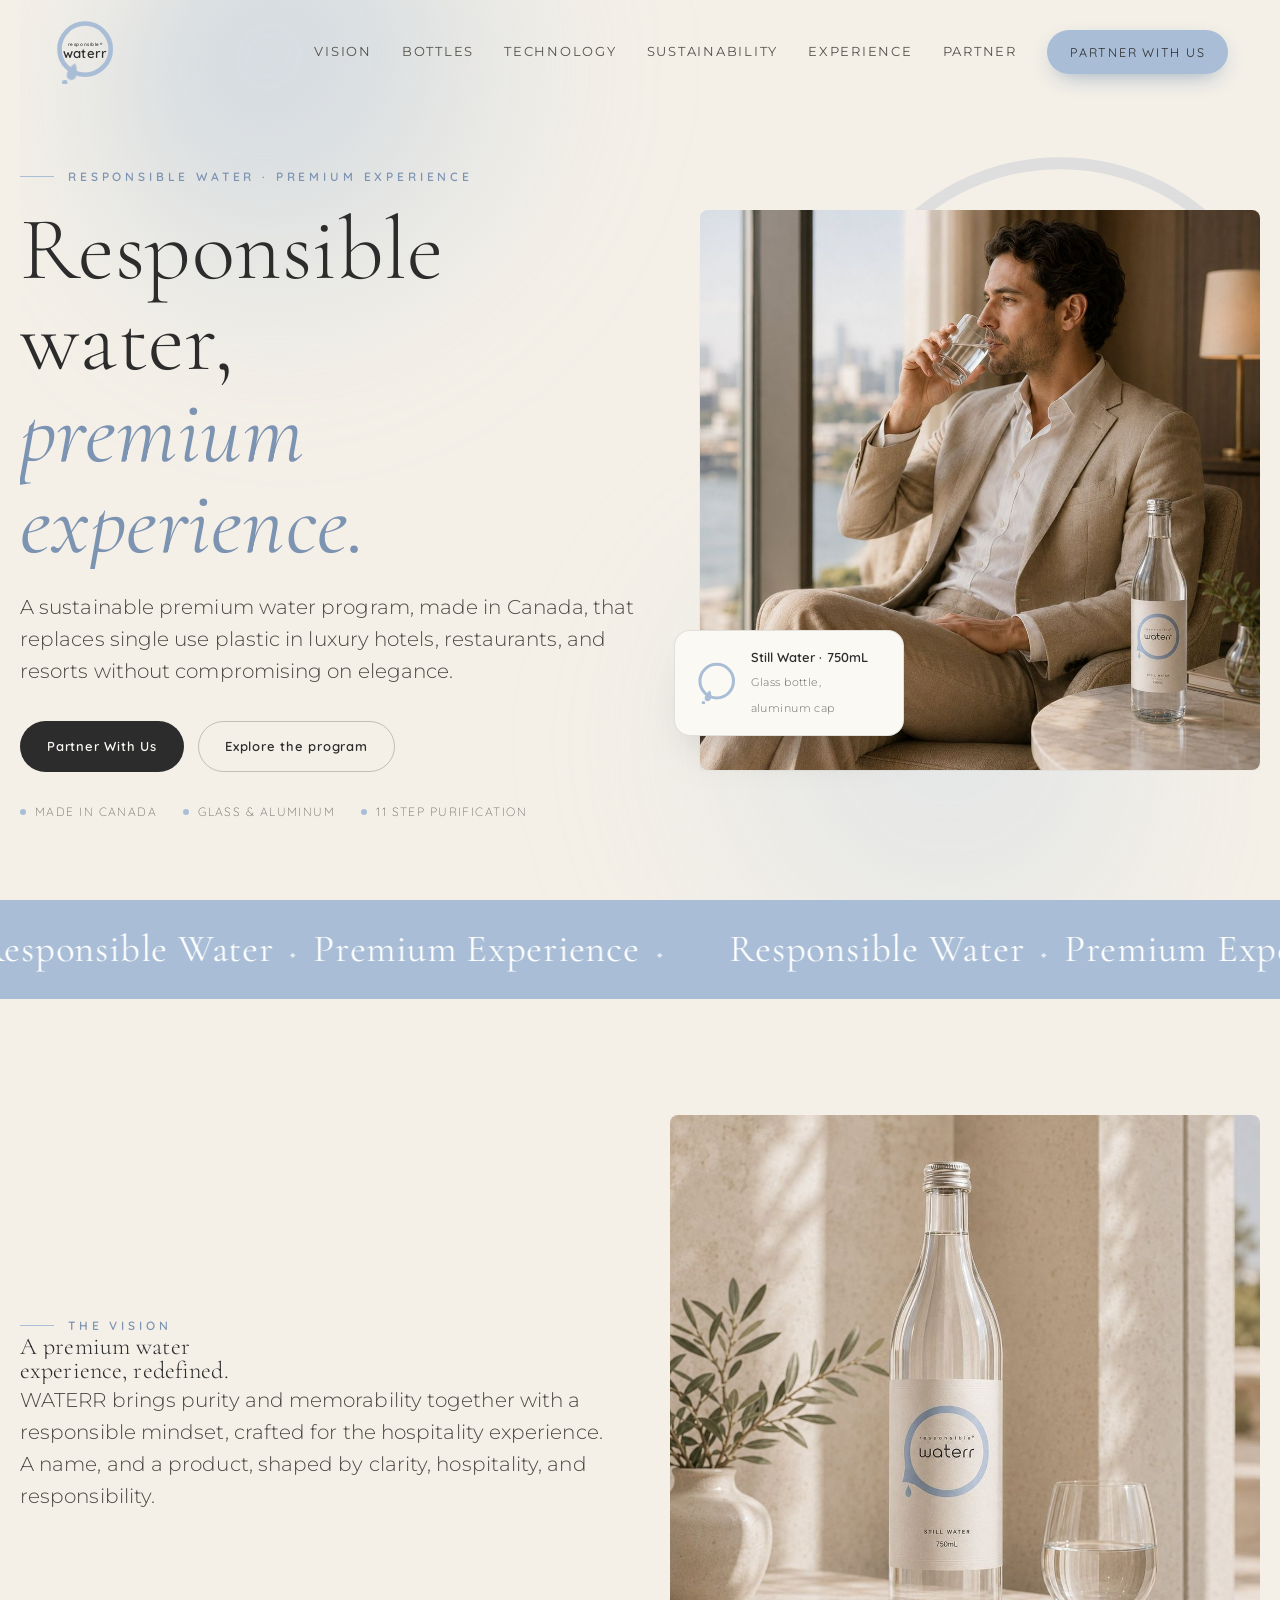
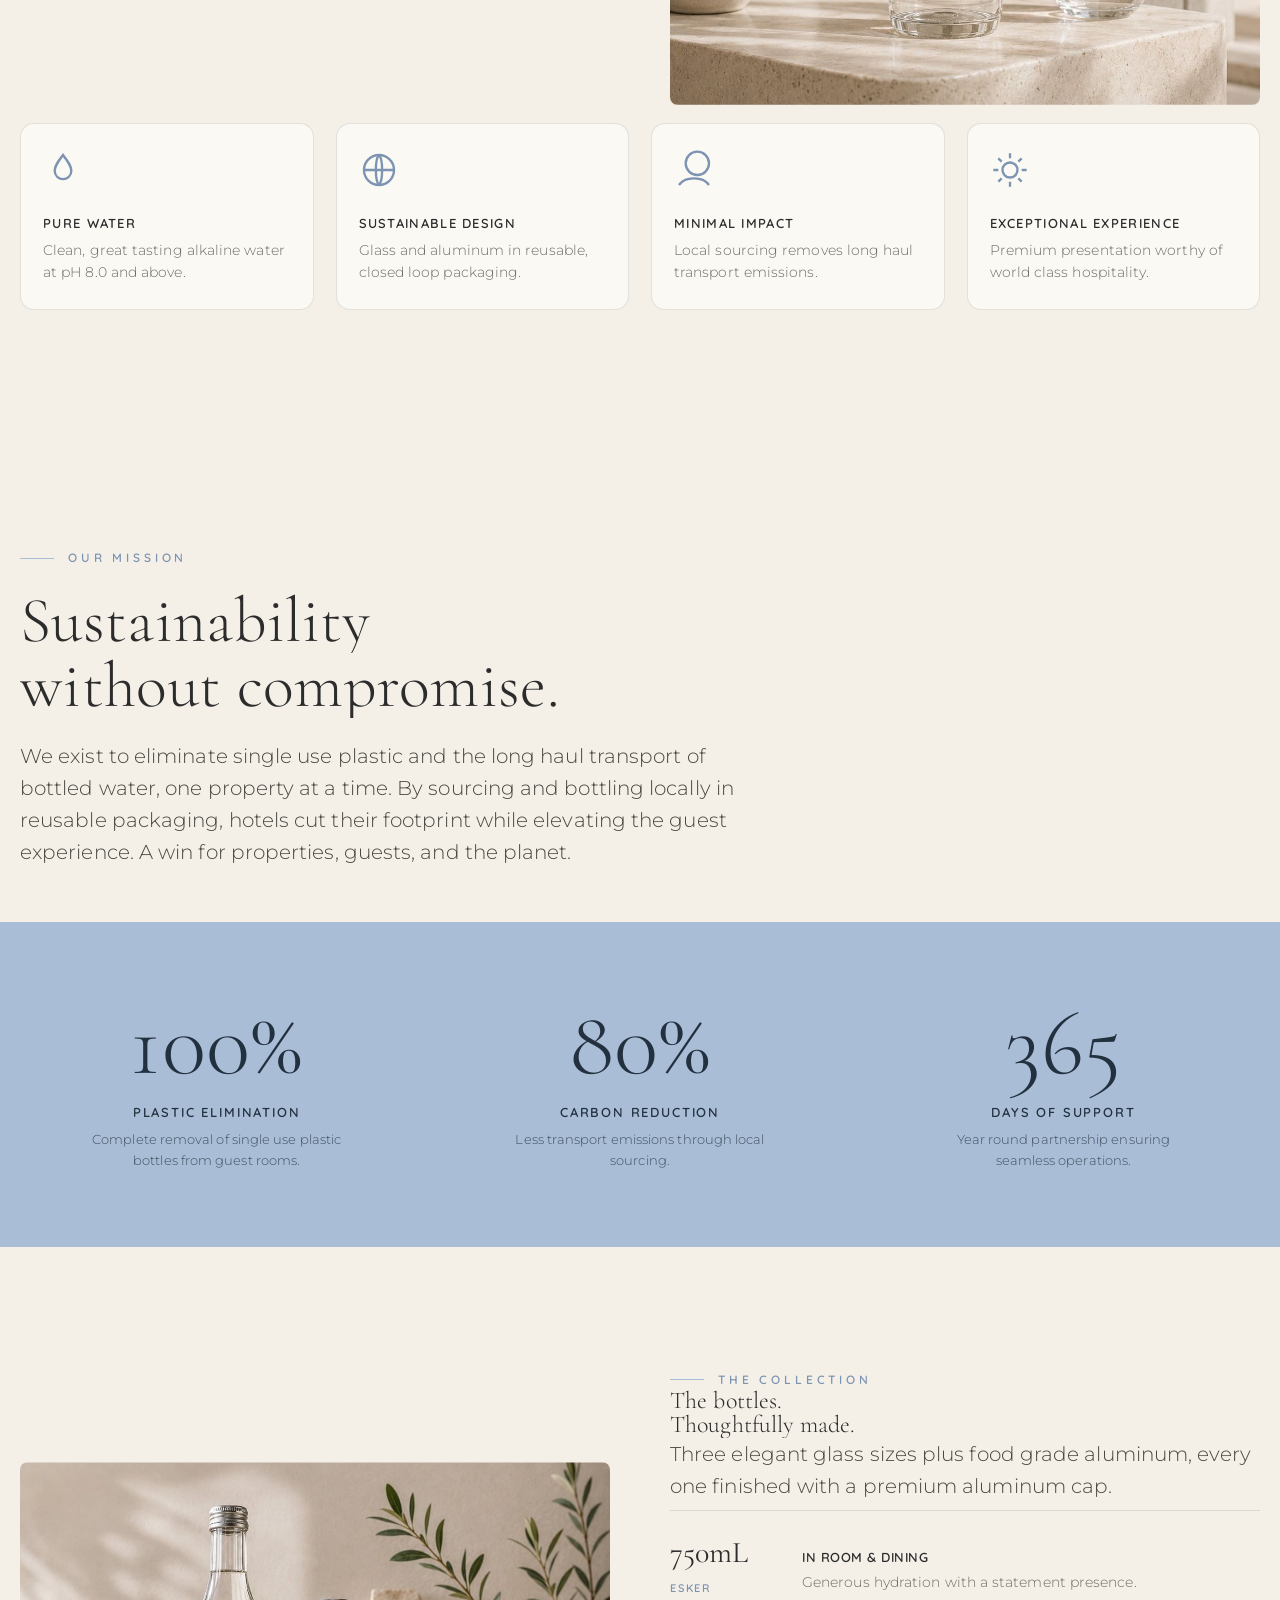
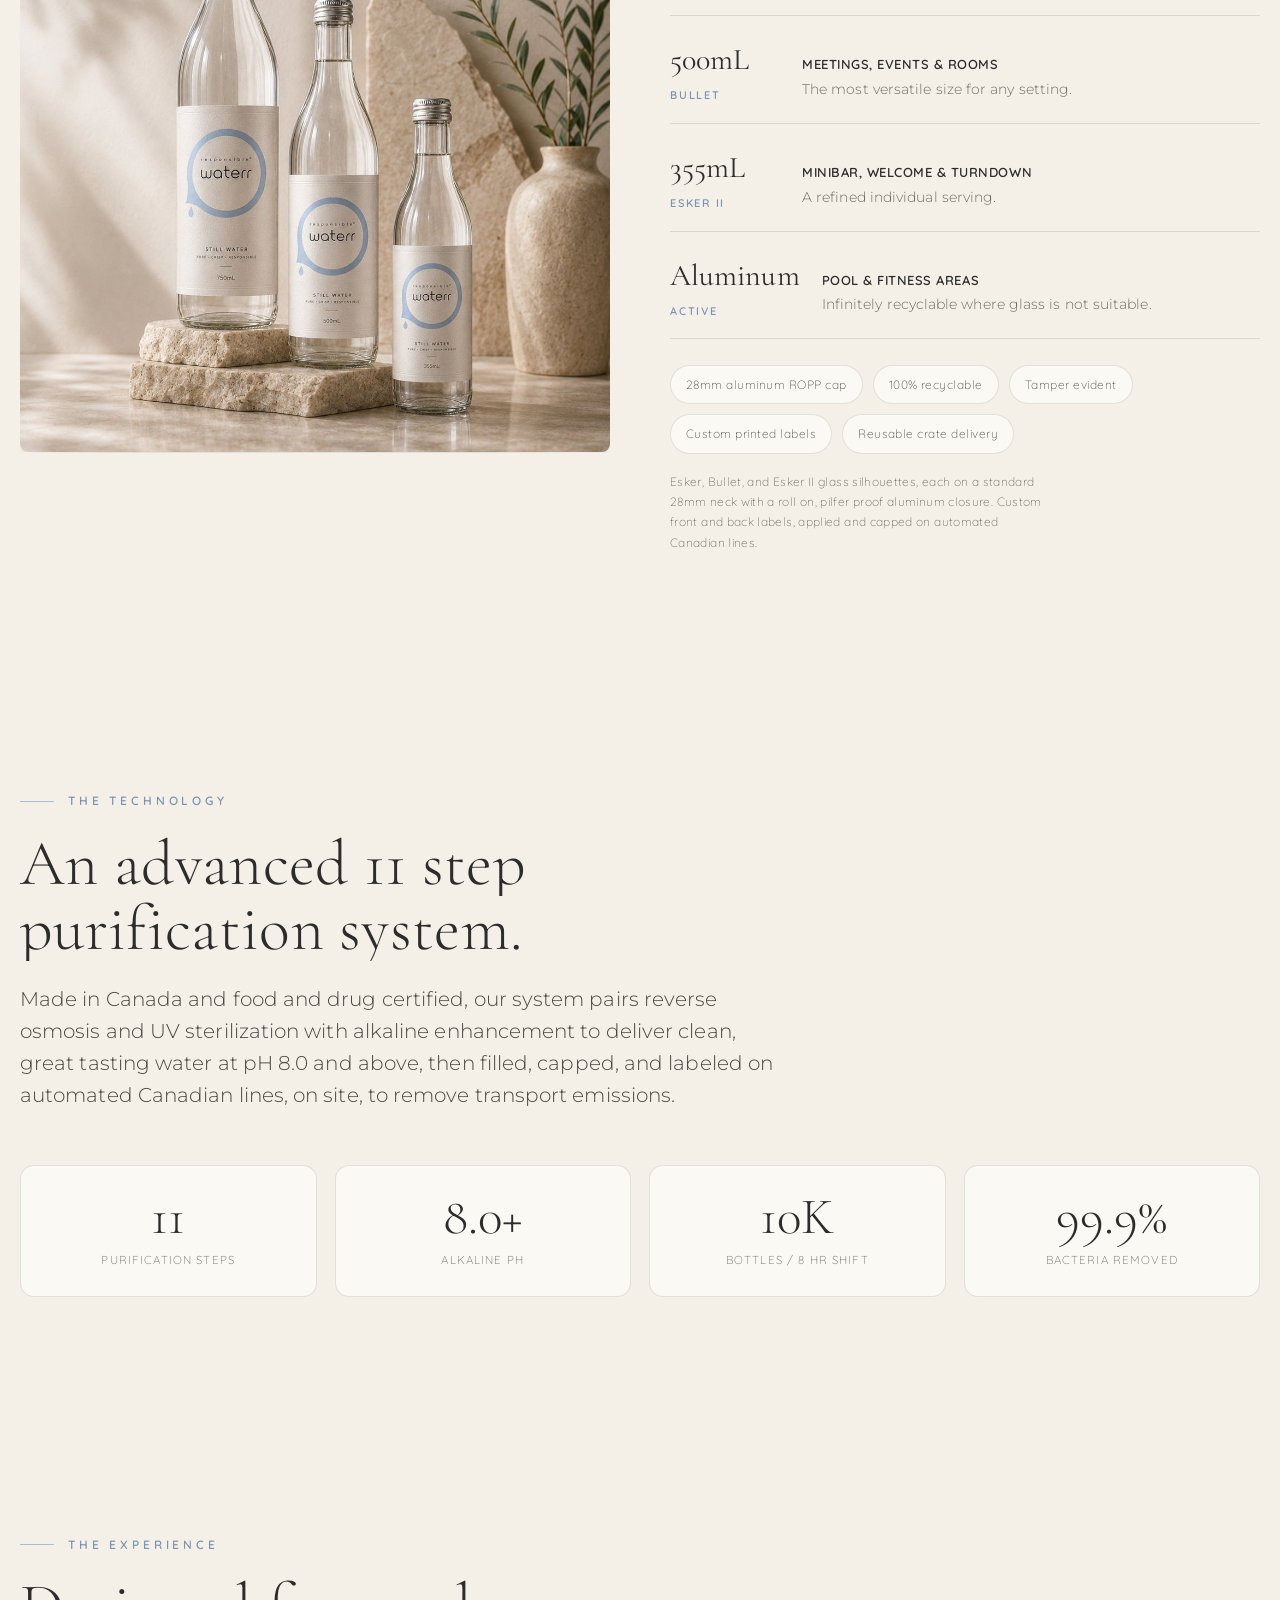
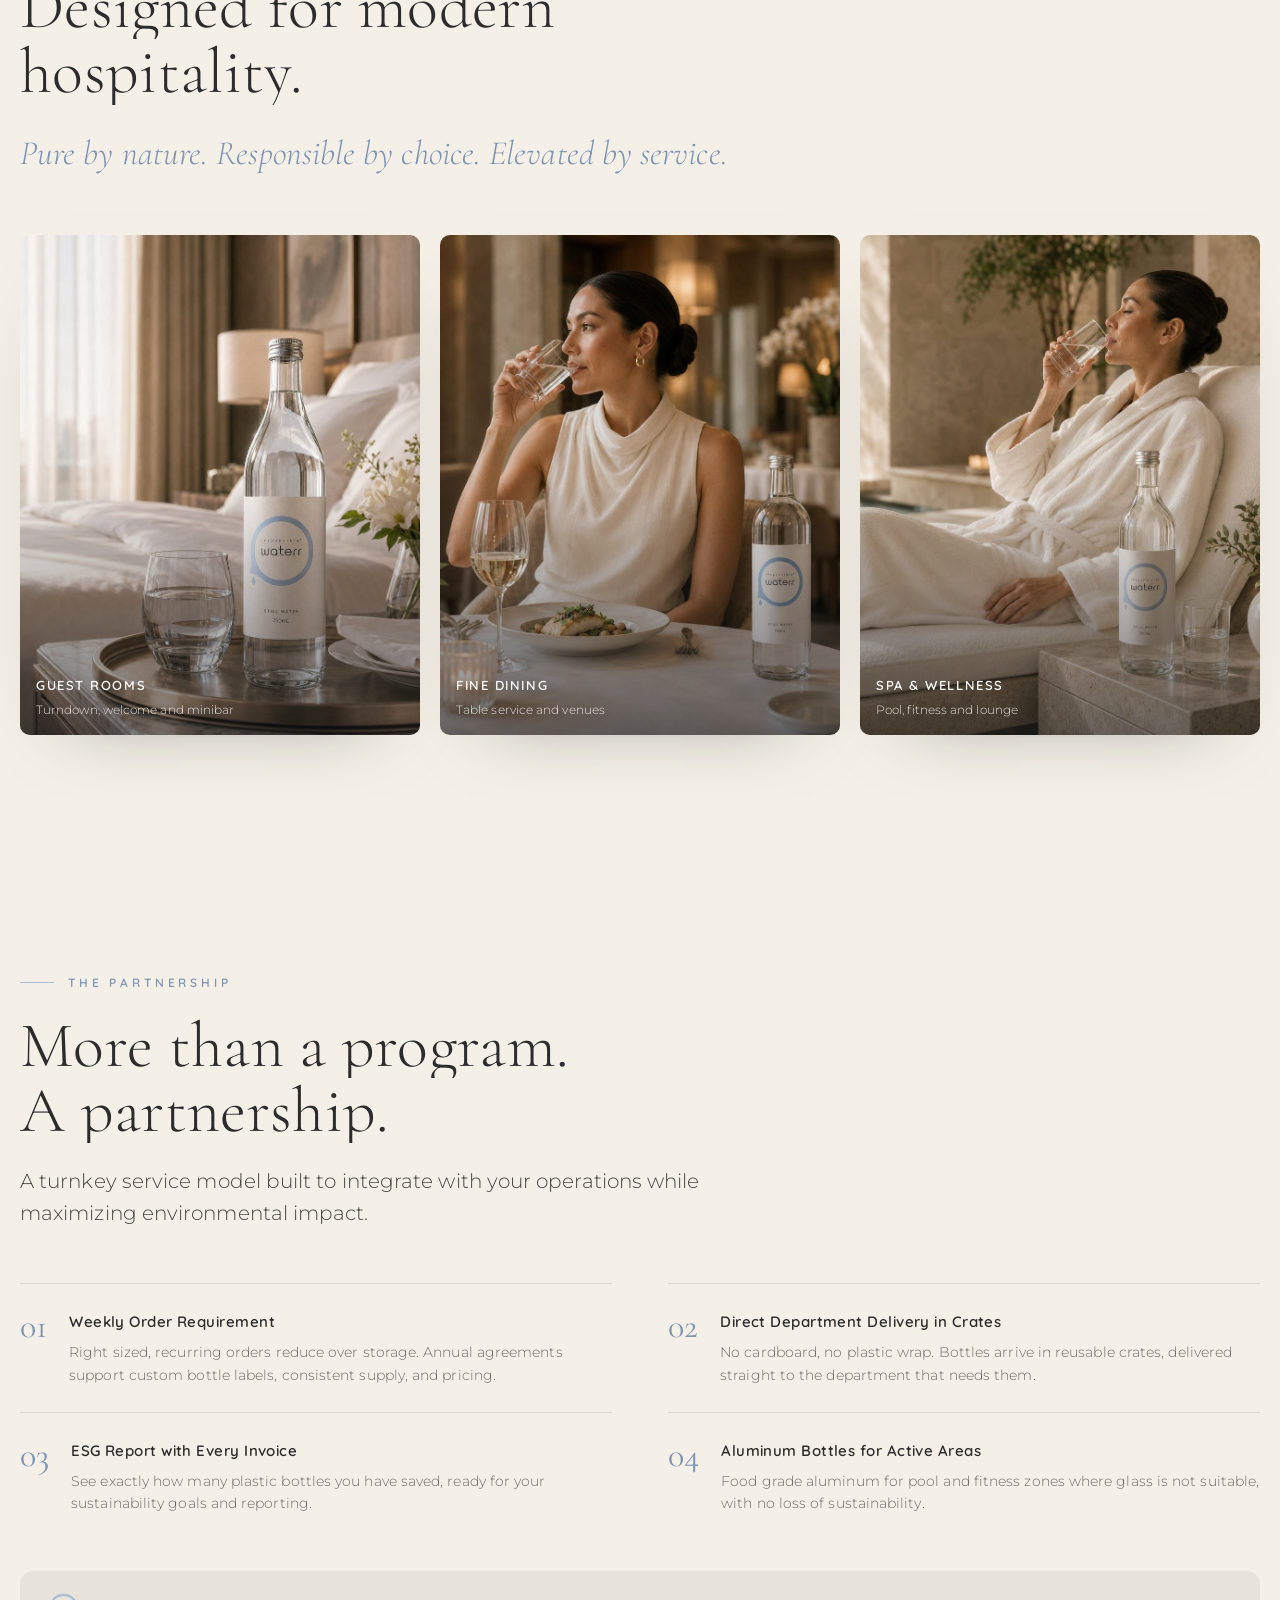
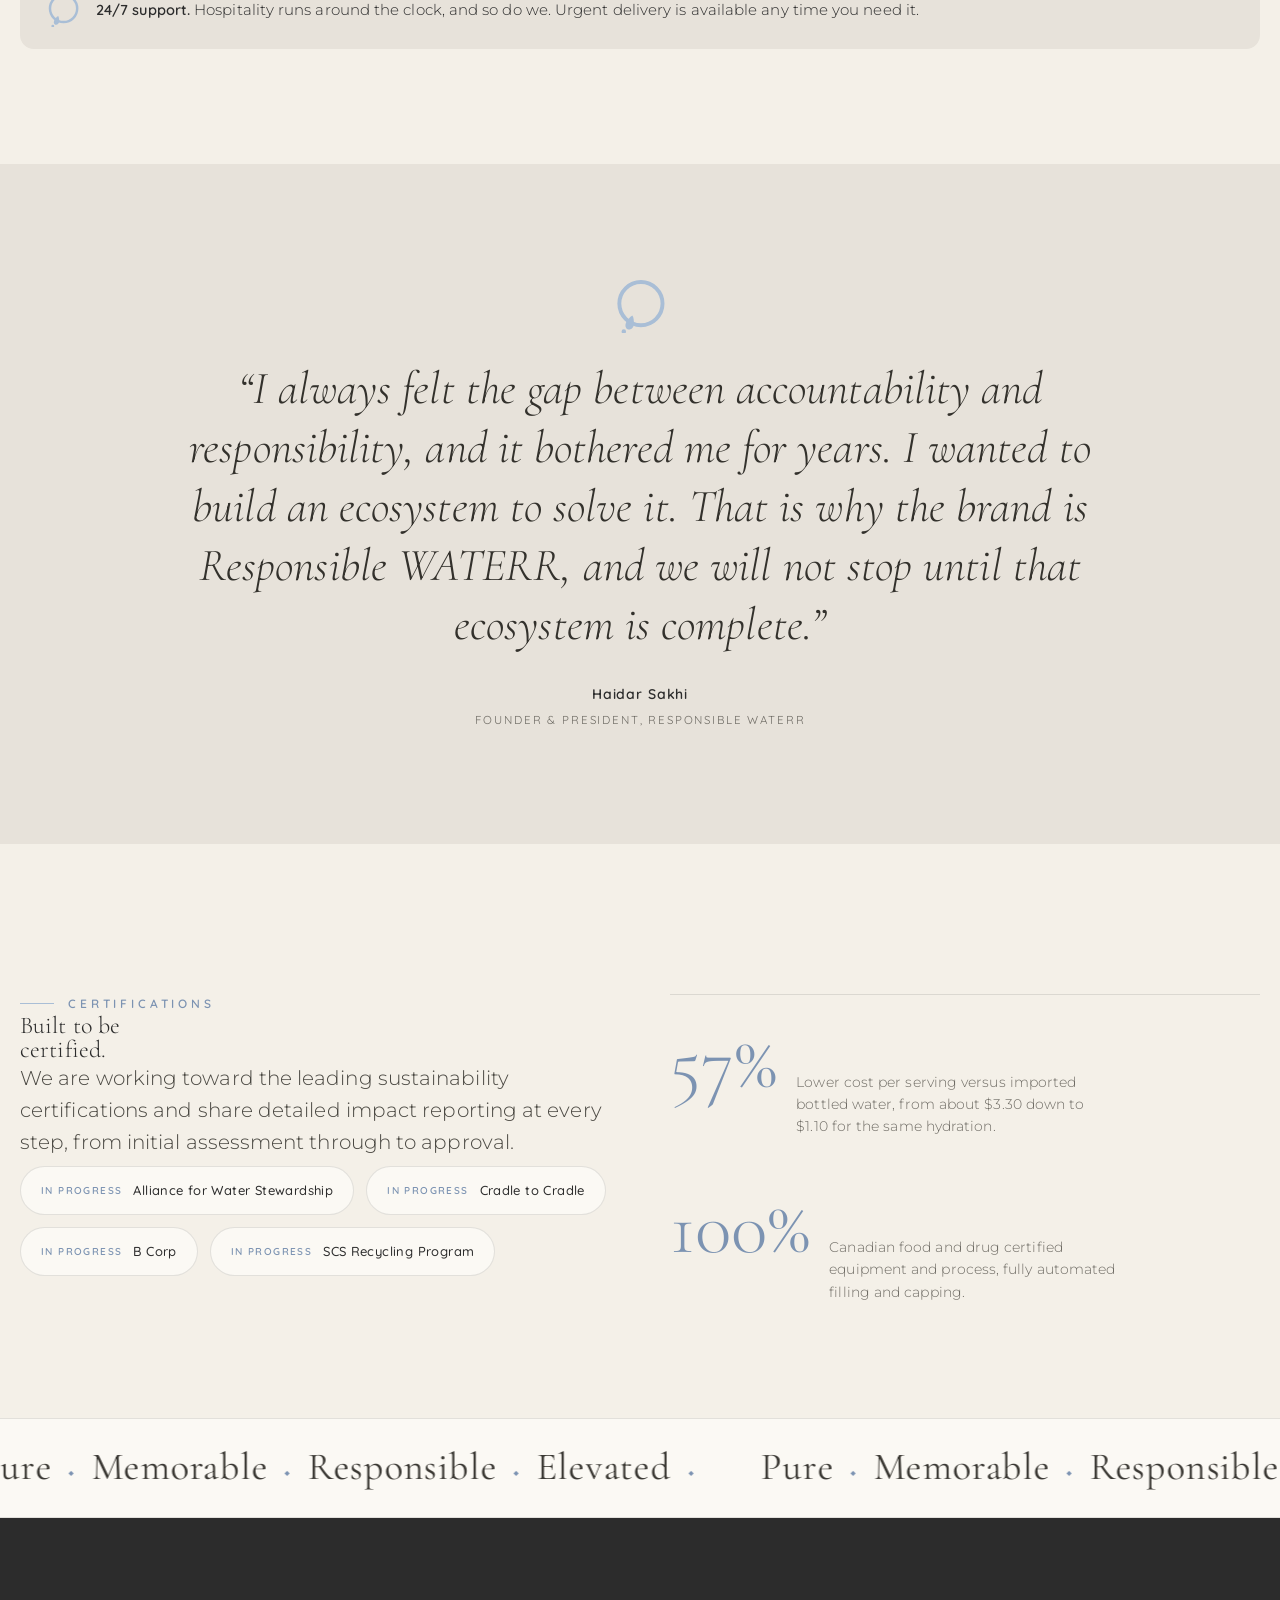
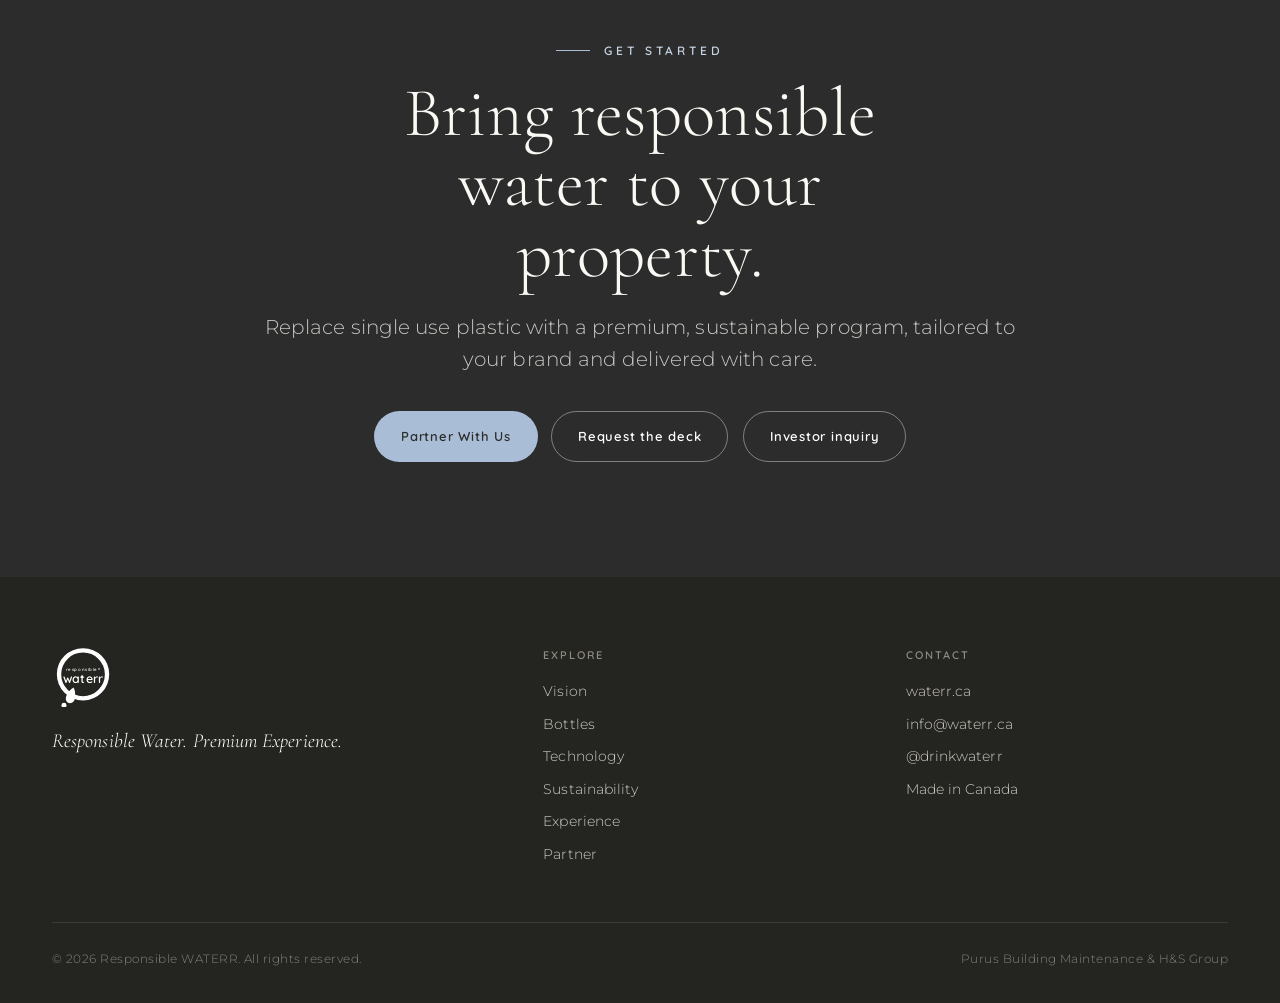
==== commit ef4cf66c: "Add files via upload" ====
--- a/index.html
+++ b/index.html
@@ -63,9 +63,9 @@
 nav.scrolled{background:rgba(244,240,232,.82);backdrop-filter:blur(14px);-webkit-backdrop-filter:blur(14px);box-shadow:0 1px 0 var(--line);padding:12px 0}
 nav.hide{transform:translateY(-110%)}
 .nav-in{display:flex;align-items:center;justify-content:space-between;gap:24px}
-.brand{height:52px;display:flex;align-items:center}
+.brand{height:64px;display:flex;align-items:center}
 .brand .rwlogo{height:100%}
-nav.scrolled .brand{height:46px}
+nav.scrolled .brand{height:54px}
 .nav-links{display:flex;gap:30px;align-items:center}
 .nav-links a{font-size:12.5px;letter-spacing:.14em;text-transform:uppercase;color:#55524c;position:relative;font-weight:400}
 .nav-links a::after{content:"";position:absolute;left:0;bottom:-6px;width:0;height:1px;background:var(--powder-deep);transition:width .3s}
@@ -267,7 +267,7 @@
 
 .hero{position:relative;overflow:hidden}
 .hero-grid{position:relative;z-index:2}
-.hero-fx{position:absolute;top:0;left:50%;transform:translateX(-50%);width:100vw;height:100%;overflow:hidden;pointer-events:none;z-index:0}
+.hero-fx{position:absolute;inset:0;width:100%;height:100%;overflow:hidden;pointer-events:none;z-index:0}
 .hero-fx .blob{position:absolute;border-radius:50%;filter:blur(64px);mix-blend-mode:multiply}
 .hero-fx .b1{width:520px;height:520px;background:radial-gradient(circle at 35% 35%,#A9BED6,transparent 70%);top:-130px;left:5%;opacity:.5}
 .hero-fx .b2{width:560px;height:560px;background:radial-gradient(circle at 60% 40%,#C6D4E4,transparent 70%);bottom:-170px;right:7%;opacity:.42}
@@ -292,6 +292,8 @@
 .anim .brand .rw-resp{opacity:0;animation:logoText .55s 1.1s ease-out forwards}
 .anim .brand .rw-word{opacity:0;animation:logoText .6s 1.22s ease-out forwards}
 @keyframes logoText{from{opacity:0;transform:translateY(7px)}to{opacity:1;transform:none}}
+.sz .style{display:block;font-family:var(--f-round);font-weight:600;font-size:11px;letter-spacing:.16em;text-transform:uppercase;color:var(--powder-deep);margin-top:3px}
+.spec{font-family:var(--f-round);font-size:12px;letter-spacing:.03em;color:var(--muted);margin-top:18px;max-width:54ch;line-height:1.7}
 </style>
 </head>
 <body>
@@ -424,18 +426,19 @@
       <h2 class="display rh"><span class="ln"><span>The bottles.</span></span><span class="ln d2"><span>Thoughtfully made.</span></span></h2>
       <p class="lead reveal d2" style="margin-bottom:8px">Three elegant glass sizes plus food grade aluminum, every one finished with a premium aluminum cap.</p>
       <div class="skus reveal d2">
-        <div class="sku"><div class="sz">750mL</div><div class="use"><b>In Room &amp; Dining</b>Generous hydration with a statement presence.</div></div>
-        <div class="sku"><div class="sz">500mL</div><div class="use"><b>Meetings, Events &amp; Rooms</b>The most versatile size for any setting.</div></div>
-        <div class="sku"><div class="sz">355mL</div><div class="use"><b>Minibar, Welcome &amp; Turndown</b>A refined individual serving.</div></div>
-        <div class="sku"><div class="sz">Aluminum</div><div class="use"><b>Pool &amp; Fitness Areas</b>Infinitely recyclable where glass is not suitable.</div></div>
+        <div class="sku"><div class="sz">750mL<span class="style">Esker</span></div><div class="use"><b>In Room &amp; Dining</b>Generous hydration with a statement presence.</div></div>
+        <div class="sku"><div class="sz">500mL<span class="style">Bullet</span></div><div class="use"><b>Meetings, Events &amp; Rooms</b>The most versatile size for any setting.</div></div>
+        <div class="sku"><div class="sz">355mL<span class="style">Esker II</span></div><div class="use"><b>Minibar, Welcome &amp; Turndown</b>A refined individual serving.</div></div>
+        <div class="sku"><div class="sz">Aluminum<span class="style">Active</span></div><div class="use"><b>Pool &amp; Fitness Areas</b>Infinitely recyclable where glass is not suitable.</div></div>
       </div>
       <div class="chips reveal d3">
-        <span class="chip">Premium aluminum cap</span>
+        <span class="chip">28mm aluminum ROPP cap</span>
         <span class="chip">100% recyclable</span>
         <span class="chip">Tamper evident</span>
-        <span class="chip">Custom branding</span>
+        <span class="chip">Custom printed labels</span>
         <span class="chip">Reusable crate delivery</span>
       </div>
+      <p class="spec reveal d3">Esker, Bullet, and Esker II glass silhouettes, each on a standard 28mm neck with a roll on, pilfer proof aluminum closure. Custom front and back labels, applied and capped on automated Canadian lines.</p>
     </div>
   </div>
 </section>
@@ -445,7 +448,7 @@
   <div class="sec-head">
     <span class="kicker reveal">The Technology</span>
     <h2 class="display rh"><span class="ln"><span>An advanced 11 step</span></span><span class="ln d2"><span>purification system.</span></span></h2>
-    <p class="lead reveal d2">Made in Canada and food and drug certified, our system pairs reverse osmosis and UV sterilization with alkaline enhancement to deliver clean, great tasting water at pH 8.0 and above, produced on site to remove transport emissions.</p>
+    <p class="lead reveal d2">Made in Canada and food and drug certified, our system pairs reverse osmosis and UV sterilization with alkaline enhancement to deliver clean, great tasting water at pH 8.0 and above, then filled, capped, and labeled on automated Canadian lines, on site, to remove transport emissions.</p>
   </div>
   <div class="tstats">
     <div class="tstat reveal d1"><div class="n"><span data-to="11">0</span></div><div class="l">Purification Steps</div></div>
@@ -578,28 +581,28 @@
   var root=document.documentElement, animOn=root.classList.contains('anim');
   var yr=document.getElementById('yr'); if(yr) yr.textContent=new Date().getFullYear();
 
-  function revealAll(){
+  function showAll(keepAnim){
     document.querySelectorAll('.reveal,.clipw,.rh').forEach(function(e){e.classList.add('in');});
-    root.classList.remove('anim');
+    if(!keepAnim) root.classList.remove('anim');
     var intro=document.getElementById('intro'); if(intro) intro.classList.add('gone');
   }
-  // Safety net: if anything goes wrong, show everything.
-  window.addEventListener('error',revealAll);
-
-  if(!animOn){ revealAll(); }
+  // Safety net: if something truly fails, strip animation state and show everything.
+  window.addEventListener('error',function(){showAll(false);});
+
+  if(!animOn){ showAll(false); }
   else{
     // hide intro shortly after load
     window.addEventListener('load',function(){ setTimeout(function(){var i=document.getElementById('intro'); if(i) i.classList.add('gone');},650); });
     setTimeout(function(){var i=document.getElementById('intro'); if(i) i.classList.add('gone');},1700);
     // Backstop: guarantee content is visible even if observers stall
-    setTimeout(revealAll,2600);
+    setTimeout(function(){showAll(true);},2600);
 
     try{
       var io=new IntersectionObserver(function(es){
         es.forEach(function(en){ if(en.isIntersecting){ en.target.classList.add('in'); io.unobserve(en.target); } });
       },{threshold:0.12,rootMargin:'0px 0px -8% 0px'});
       document.querySelectorAll('.reveal,.clipw,.rh').forEach(function(e){io.observe(e);});
-    }catch(e){ revealAll(); }
+    }catch(e){ showAll(false); }
 
     // count-up
     function countUp(el){
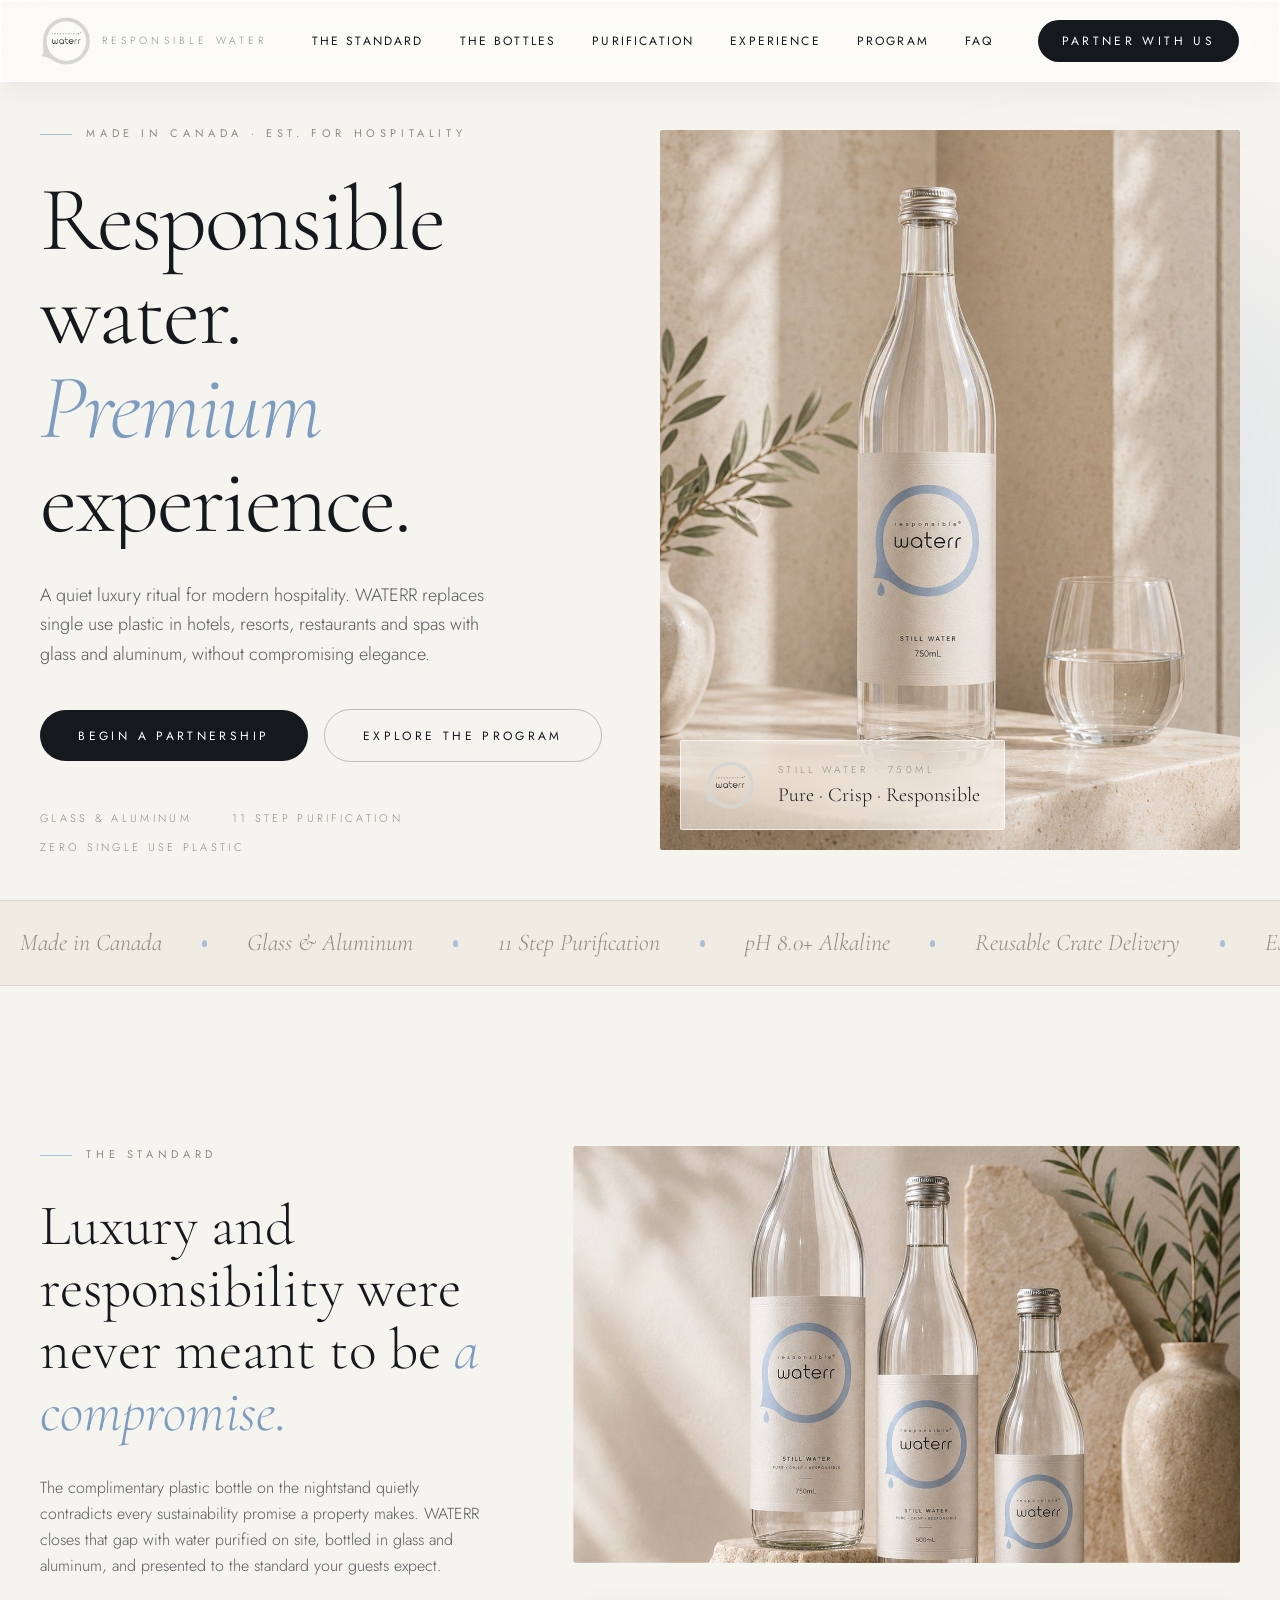
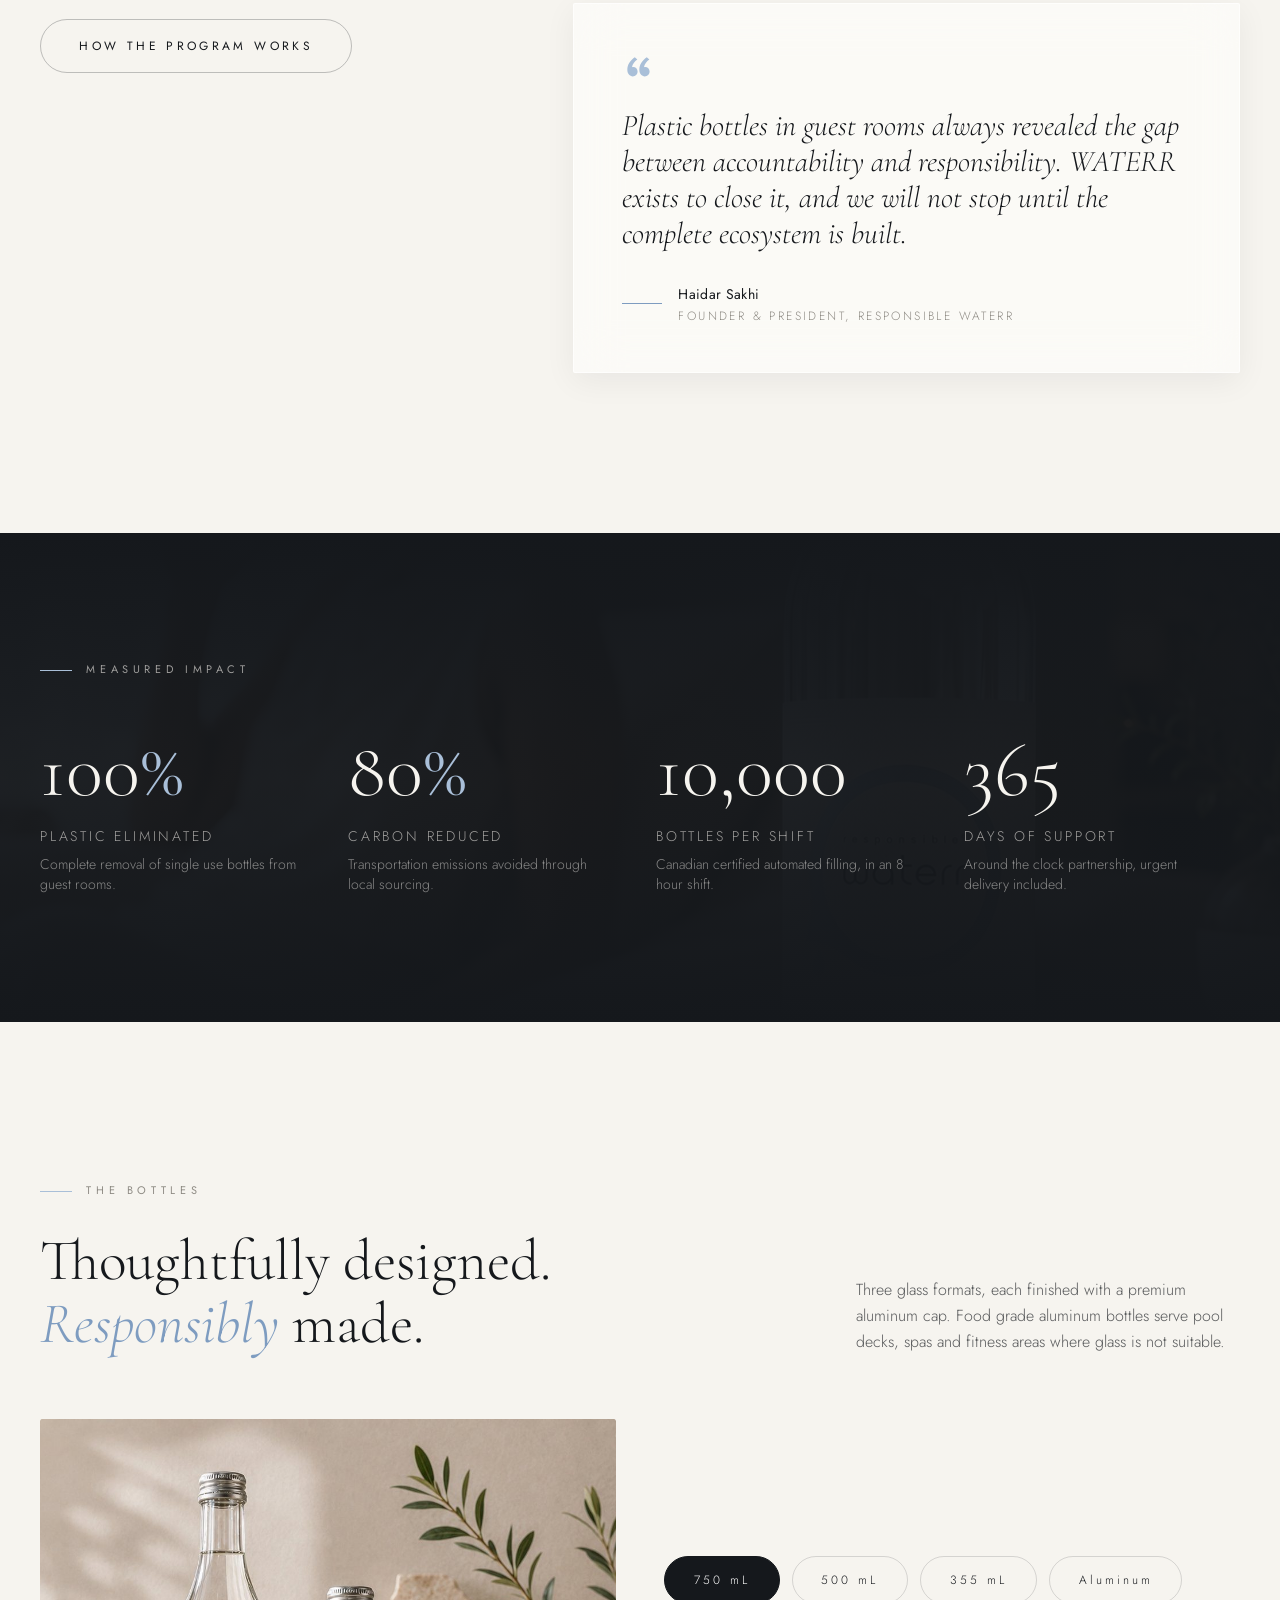
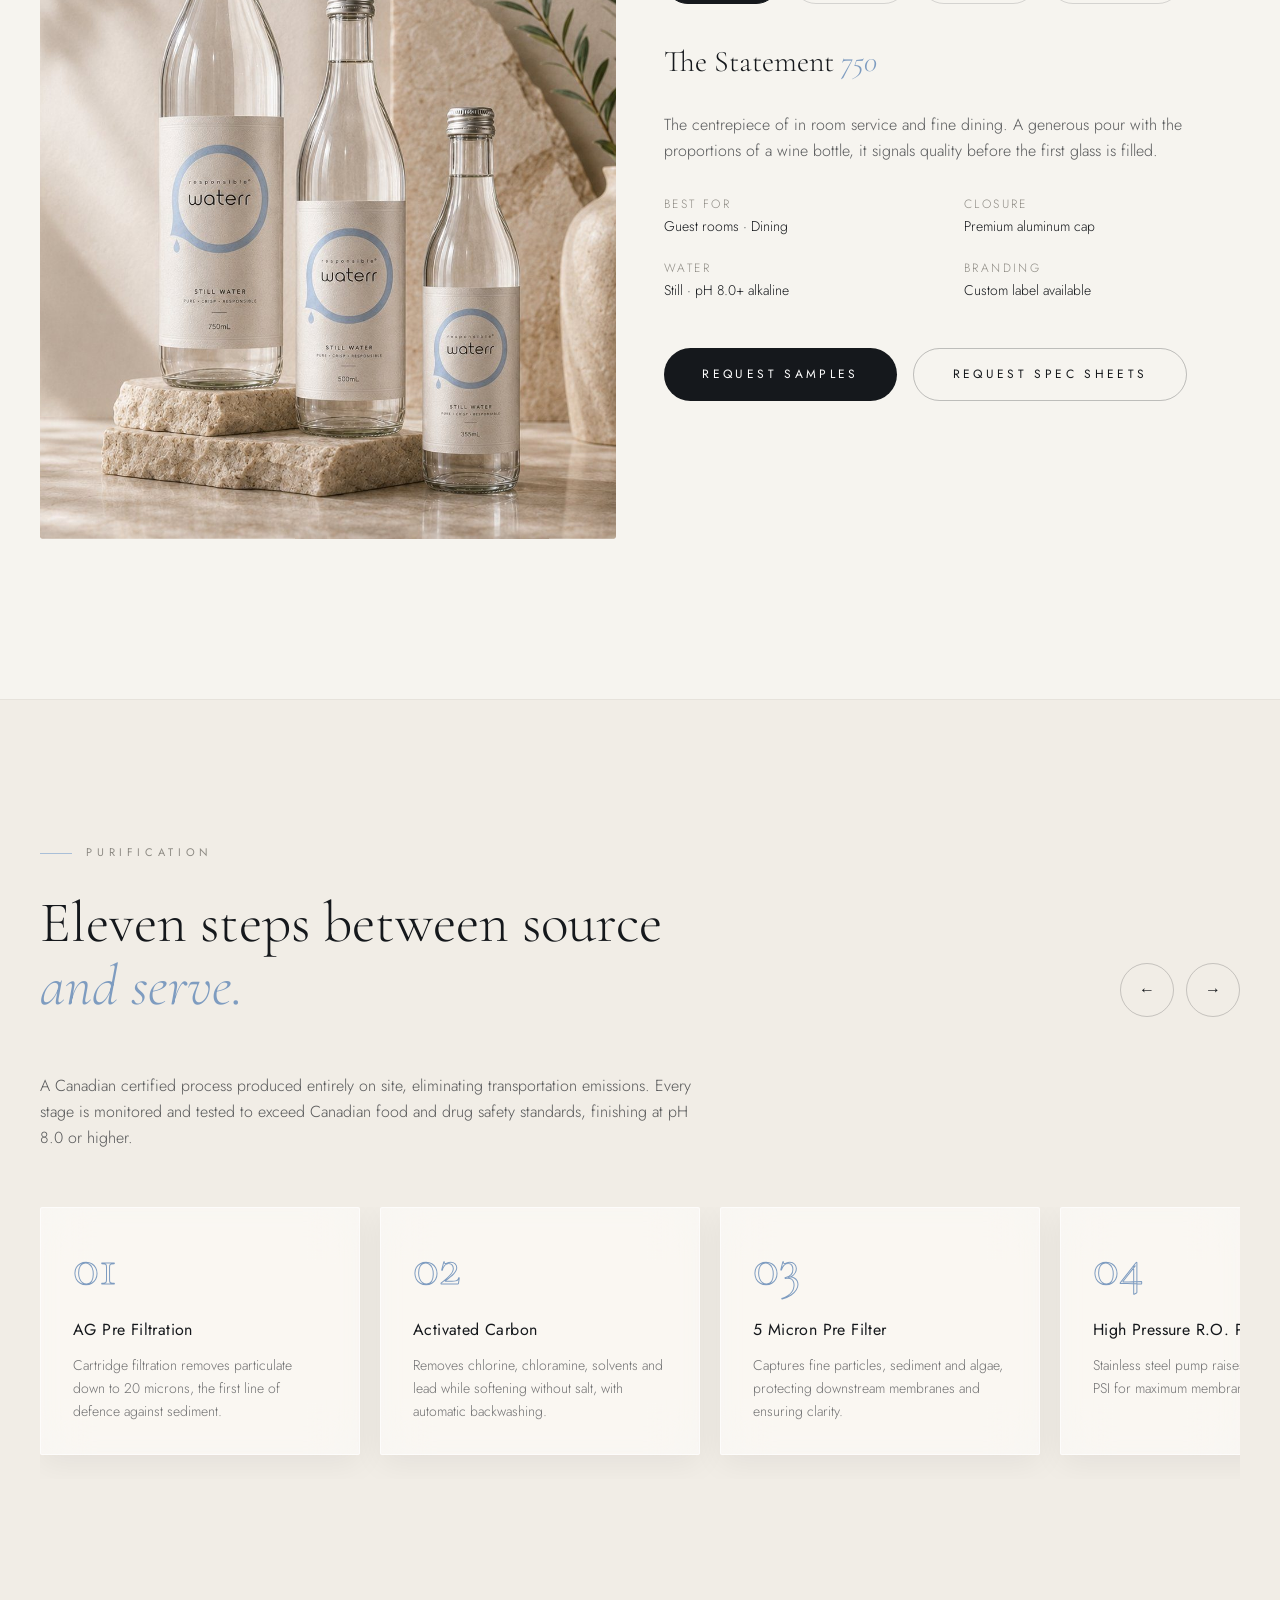
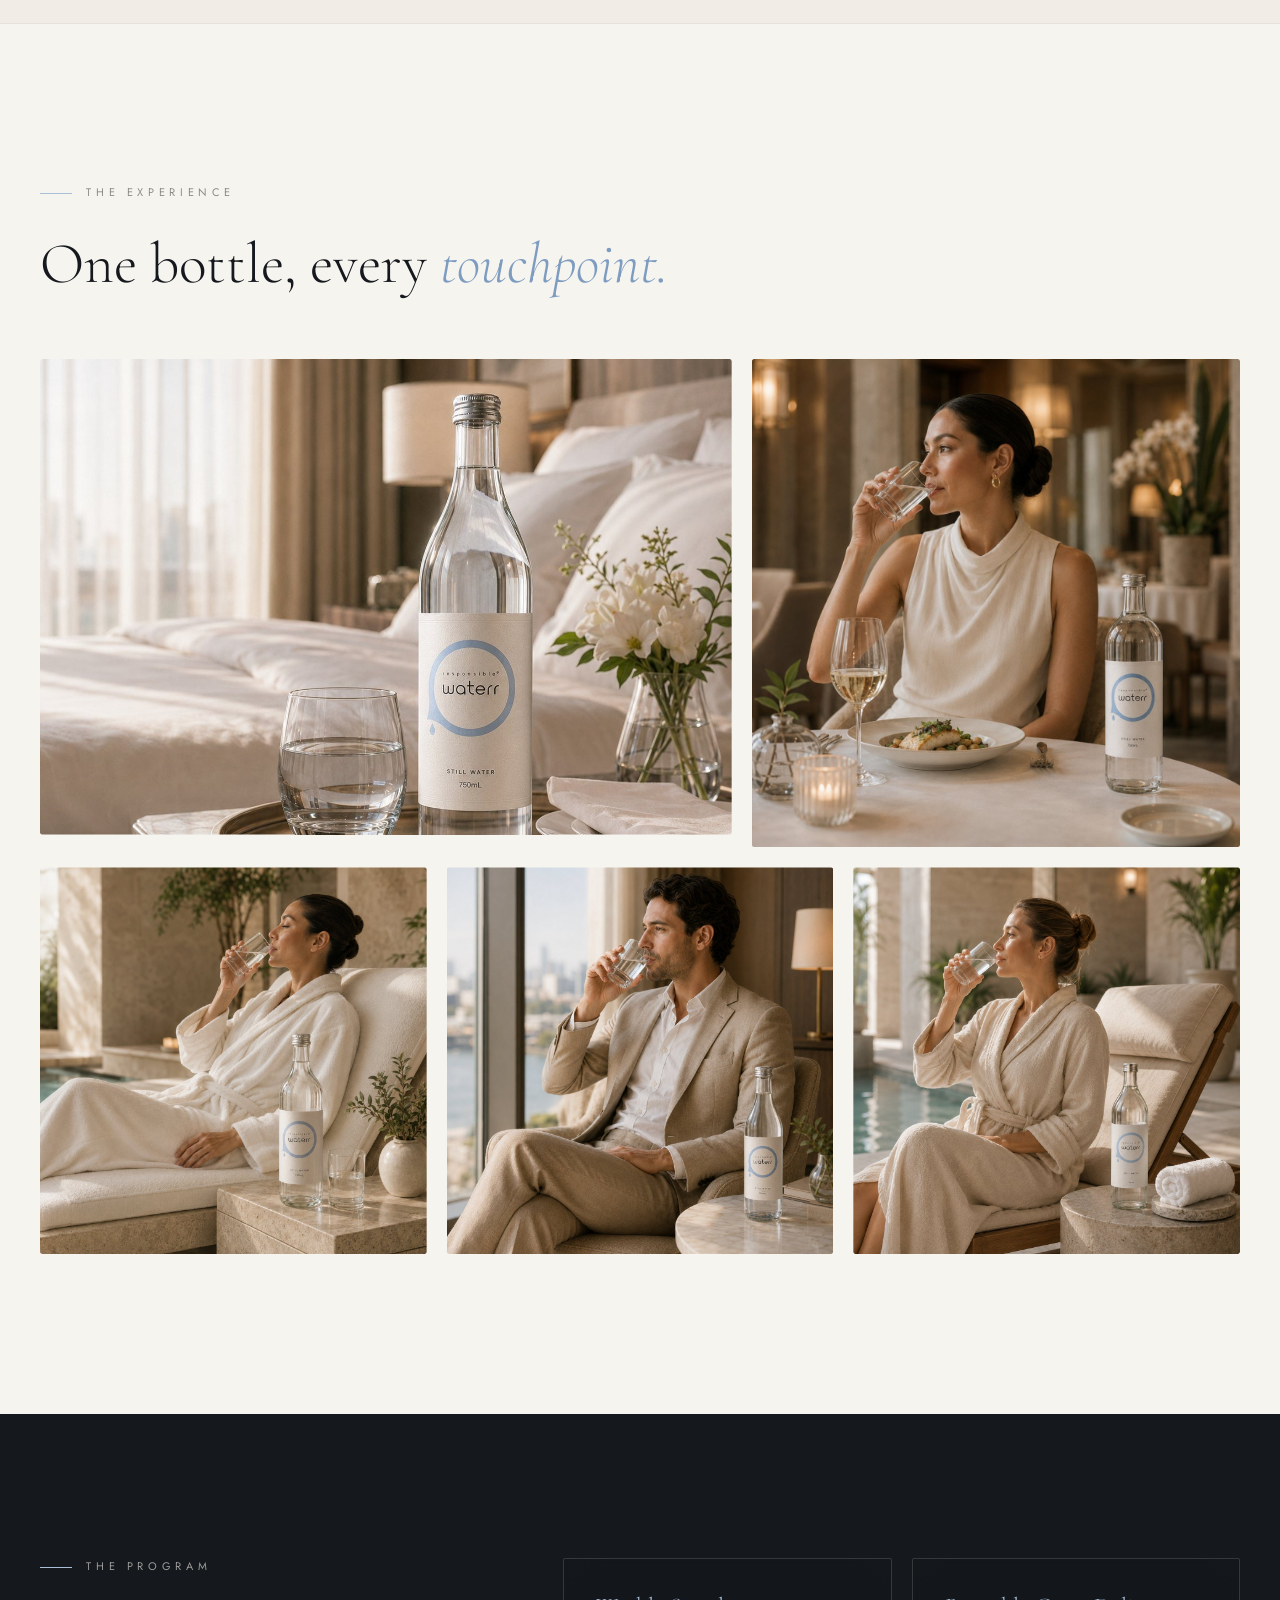
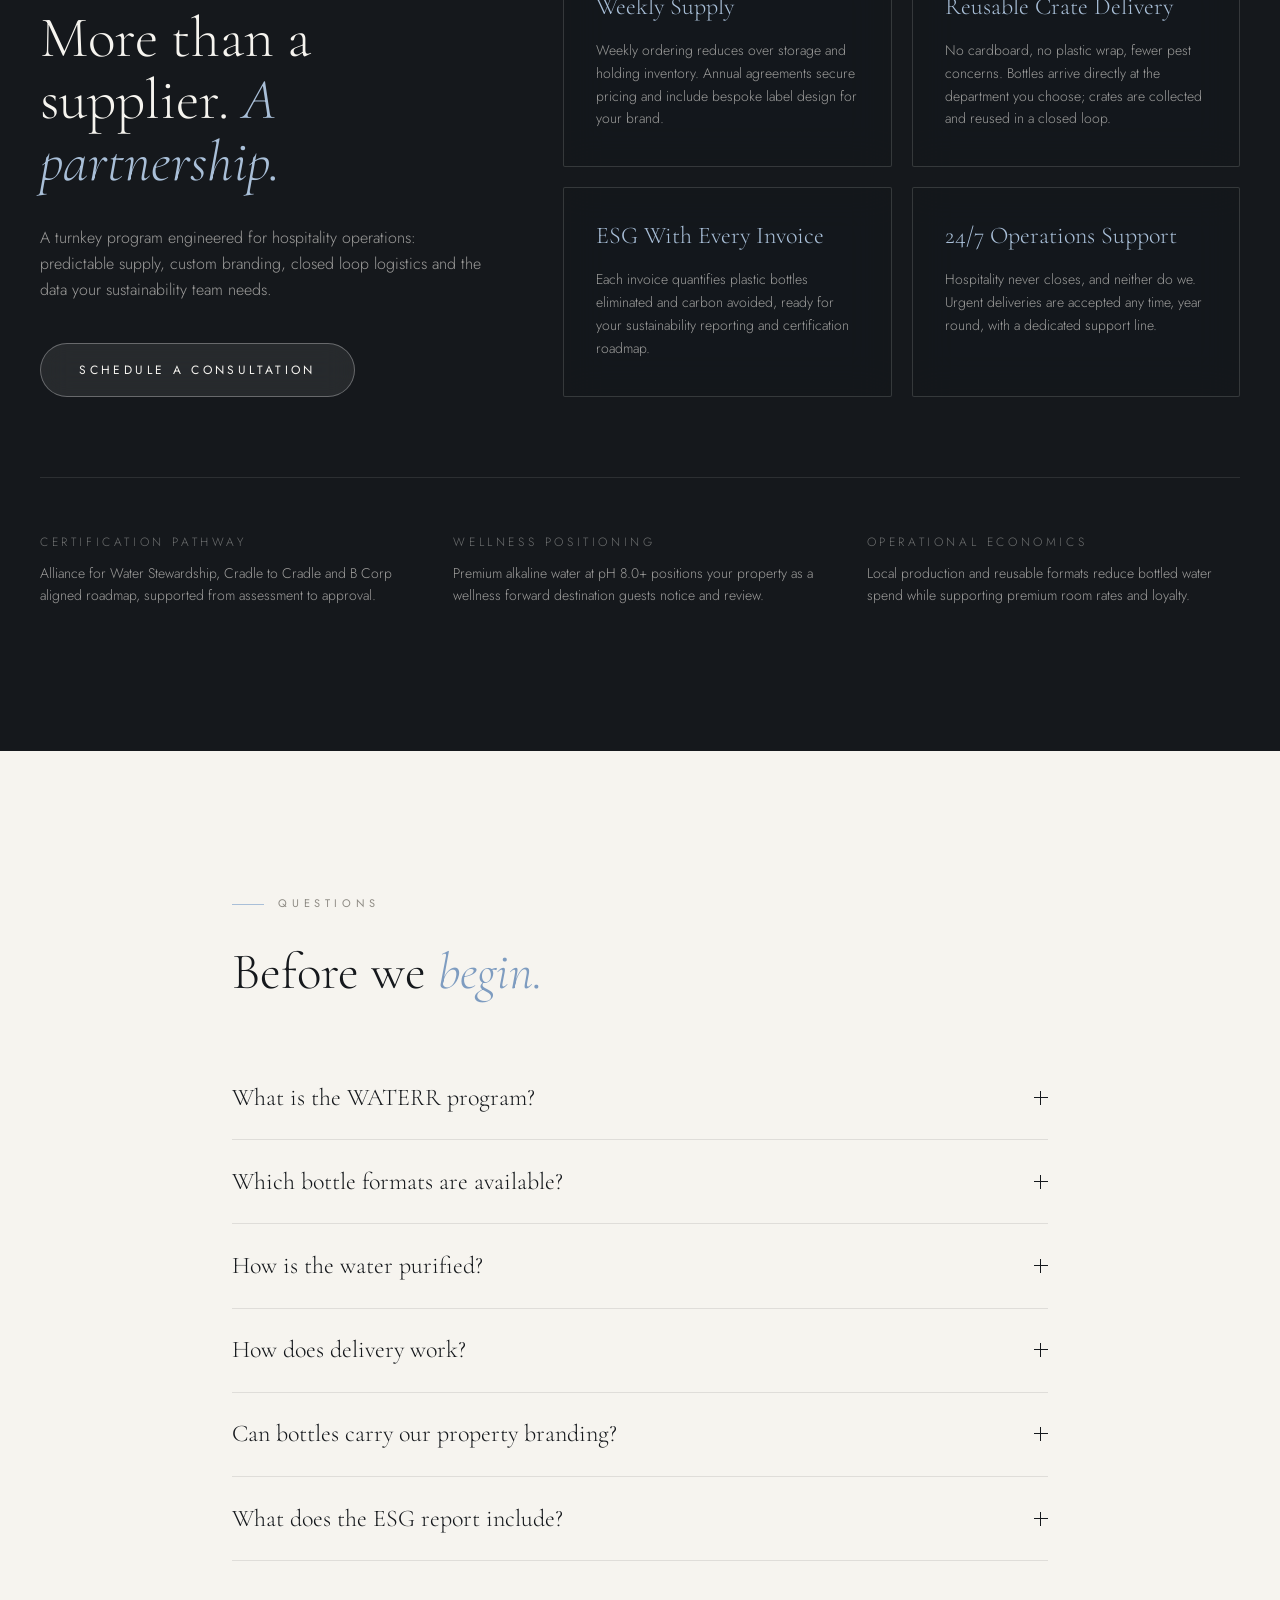
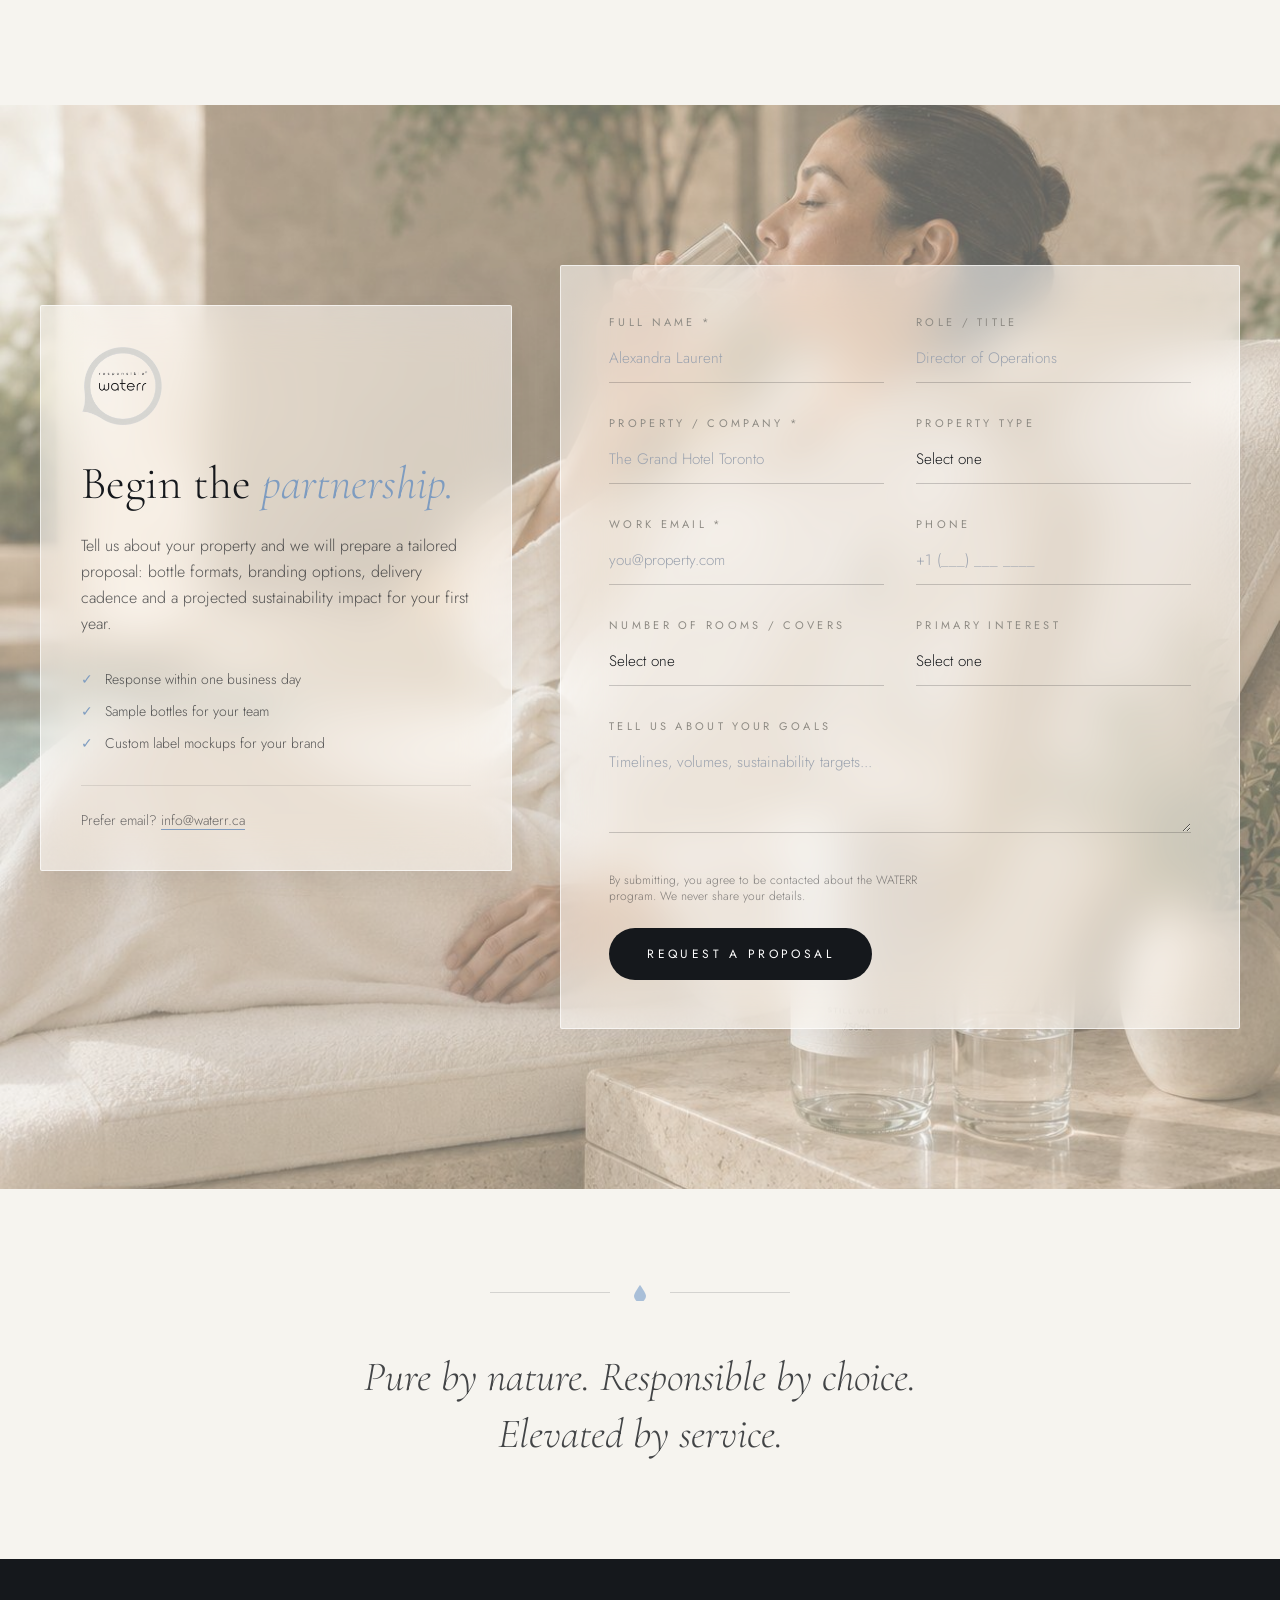
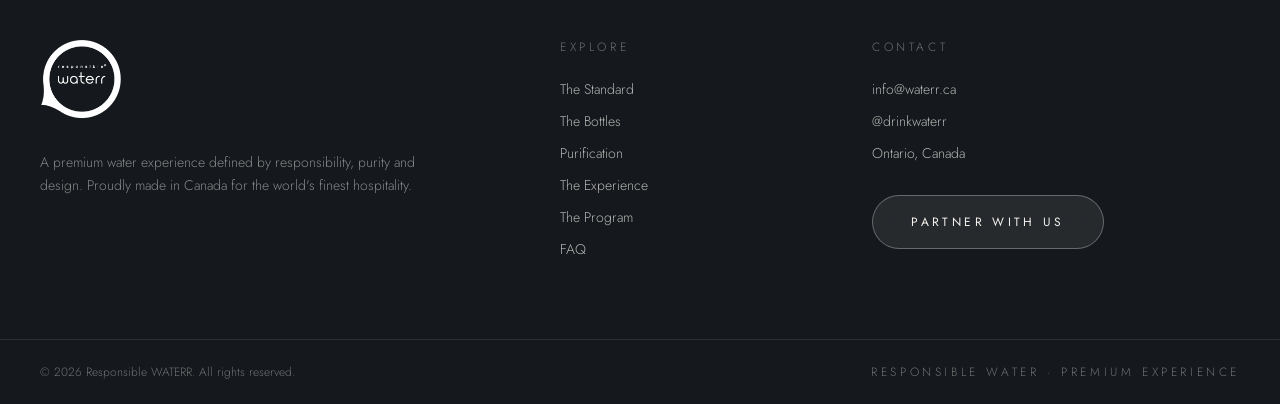
==== commit 3b7436f8: "Add files via upload" ====
--- a/index.html
+++ b/index.html
@@ -1,671 +1,789 @@
 <!DOCTYPE html>
 <html lang="en">
 <head>
-<meta charset="UTF-8"/>
-<meta name="viewport" content="width=device-width, initial-scale=1.0"/>
-<title>responsible waterr · Responsible Water. Premium Experience.</title>
-<meta name="description" content="WATERR is a sustainable premium water program, made in Canada, that replaces single use plastic in luxury hotels, restaurants, and resorts without compromising on elegance."/>
-<meta property="og:title" content="responsible waterr · Responsible Water. Premium Experience."/>
-<meta property="og:description" content="Sustainable premium water for luxury hospitality. Made in Canada. Glass and aluminum, 11 step purification, delivered in reusable crates."/>
-<meta property="og:type" content="website"/>
-<link rel="icon" href="data:image/svg+xml,%3Csvg xmlns='http://www.w3.org/2000/svg' viewBox='0 0 300 300'%3E%3Ccircle cx='150' cy='140' r='112' fill='none' stroke='%23A9BED6' stroke-width='22'/%3E%3Cpath d='M104 200 C76 218 60 248 73 266 C86 281 112 270 112 244 C112 226 112 210 104 200 Z' fill='%23A9BED6'/%3E%3Ccircle cx='60' cy='284' r='12' fill='%23A9BED6'/%3E%3C/svg%3E"/>
-<link rel="preconnect" href="https://fonts.googleapis.com"/>
-<link rel="preconnect" href="https://fonts.gstatic.com" crossorigin/>
-<link href="https://fonts.googleapis.com/css2?family=Cormorant+Garamond:ital,wght@0,300;0,400;0,500;0,600;1,400;1,500&family=Montserrat:wght@300;400;500;600&family=Quicksand:wght@400;500;600;700&display=swap" rel="stylesheet"/>
-<script>
-/* Gate animations only when motion is OK. Images are visible by default; .anim adds hidden-initial states that JS reveals. */
-(function(){try{var ok=!window.matchMedia||!matchMedia('(prefers-reduced-motion: reduce)').matches;if(ok)document.documentElement.className+=' anim';}catch(e){}})();
+<meta charset="UTF-8">
+<meta name="viewport" content="width=device-width, initial-scale=1.0">
+<title>WATERR | Sustainable Premium Water for Luxury Hospitality | Made in Canada</title>
+<meta name="description" content="responsible waterr replaces single use plastic in luxury hotels, resorts, restaurants and spas with premium glass and aluminum bottled water. Made in Canada, 11 step purification, ESG reporting with every invoice. Request a partnership consultation.">
+<meta name="keywords" content="sustainable hotel water program, premium bottled water Canada, glass bottled water hotels, plastic free hotel amenities, luxury hospitality water, alkaline water hotels, ESG water program, on site water bottling, responsible waterr">
+<meta name="author" content="Responsible WATERR">
+<meta name="robots" content="index, follow, max-image-preview:large">
+<link rel="canonical" href="https://officialrevmedia.github.io/waterr/">
+
+<!-- Open Graph -->
+<meta property="og:type" content="website">
+<meta property="og:site_name" content="responsible waterr">
+<meta property="og:title" content="WATERR | Sustainable Premium Water for Luxury Hospitality">
+<meta property="og:description" content="A quiet luxury ritual, designed for modern hospitality. Glass and aluminum bottled water, made in Canada, with ESG reporting on every invoice.">
+<meta property="og:url" content="https://officialrevmedia.github.io/waterr/">
+<meta property="og:image" content="https://officialrevmedia.github.io/waterr/assets/img/hero-bottle.jpg">
+<meta property="og:image:alt" content="responsible waterr 750mL glass bottle in a luxury setting">
+<meta property="og:locale" content="en_CA">
+
+<!-- Twitter -->
+<meta name="twitter:card" content="summary_large_image">
+<meta name="twitter:title" content="WATERR | Sustainable Premium Water for Luxury Hospitality">
+<meta name="twitter:description" content="Glass and aluminum bottled water, made in Canada. Zero single use plastic, full ESG reporting.">
+<meta name="twitter:image" content="https://officialrevmedia.github.io/waterr/assets/img/hero-bottle.jpg">
+
+<!-- Icons -->
+<link rel="icon" href="favicon.ico" sizes="any">
+<link rel="icon" type="image/png" sizes="32x32" href="assets/img/favicon-32.png">
+<link rel="icon" type="image/png" sizes="16x16" href="assets/img/favicon-16.png">
+<link rel="apple-touch-icon" href="assets/img/apple-touch-icon.png">
+<link rel="manifest" href="site.webmanifest">
+<meta name="theme-color" content="#F6F4EF">
+
+<!-- Fonts (self-hosted, preloaded) -->
+<link rel="preload" as="font" type="font/woff2" href="assets/fonts/cormorant-garamond-latin-300-normal.woff2" crossorigin>
+<link rel="preload" as="font" type="font/woff2" href="assets/fonts/jost-latin-300-normal.woff2" crossorigin>
+
+<!-- Compiled Tailwind + design layer -->
+<link rel="stylesheet" href="assets/css/tailwind.css">
+<link rel="stylesheet" href="assets/css/style.css">
+<link rel="preload" as="image" href="assets/img/hero-bottle.jpg">
+
+<!-- Structured data -->
+<script type="application/ld+json">
+{
+  "@context": "https://schema.org",
+  "@graph": [
+    {
+      "@type": "Organization",
+      "@id": "https://officialrevmedia.github.io/waterr/#org",
+      "name": "Responsible WATERR",
+      "alternateName": "WATERR",
+      "url": "https://officialrevmedia.github.io/waterr/",
+      "logo": "https://officialrevmedia.github.io/waterr/assets/img/icon-512.png",
+      "slogan": "Responsible Water. Premium Experience.",
+      "email": "info@waterr.ca",
+      "founder": { "@type": "Person", "name": "Haidar Sakhi", "jobTitle": "Founder & President" },
+      "address": { "@type": "PostalAddress", "addressCountry": "CA", "addressRegion": "ON" },
+      "areaServed": "Canada",
+      "description": "Sustainable premium water program for luxury hospitality. Glass and aluminum bottles, 11 step purification, reusable crate delivery and ESG reporting, made in Canada."
+    },
+    {
+      "@type": "WebSite",
+      "@id": "https://officialrevmedia.github.io/waterr/#website",
+      "url": "https://officialrevmedia.github.io/waterr/",
+      "name": "responsible waterr",
+      "publisher": { "@id": "https://officialrevmedia.github.io/waterr/#org" },
+      "inLanguage": "en-CA"
+    },
+    {
+      "@type": "Service",
+      "name": "WATERR Sustainable Hotel Water Program",
+      "provider": { "@id": "https://officialrevmedia.github.io/waterr/#org" },
+      "serviceType": "Premium bottled water program for hospitality",
+      "areaServed": "Canada",
+      "audience": { "@type": "Audience", "audienceType": "Luxury hotels, resorts, restaurants and spas" },
+      "description": "Turnkey replacement of single use plastic with premium glass and aluminum bottled water, on site purification, reusable crate delivery, custom branding and ESG reporting."
+    },
+    {
+      "@type": "FAQPage",
+      "mainEntity": [
+        {
+          "@type": "Question",
+          "name": "What is the WATERR program?",
+          "acceptedAnswer": { "@type": "Answer", "text": "WATERR is a turnkey sustainable water partnership for luxury hospitality. We replace single use plastic bottles with premium glass and aluminum bottles filled with locally purified alkaline water, delivered in reusable crates with ESG reporting on every invoice." }
+        },
+        {
+          "@type": "Question",
+          "name": "Which bottle formats are available?",
+          "acceptedAnswer": { "@type": "Answer", "text": "Three glass formats with premium aluminum caps: 750mL for in room service and dining, 500mL for meetings and guest rooms, and 355mL for minibars and turndown. Food grade aluminum bottles are available for pool decks, spas and fitness areas where glass is not suitable." }
+        },
+        {
+          "@type": "Question",
+          "name": "How is the water purified?",
+          "acceptedAnswer": { "@type": "Answer", "text": "Every drop passes through an 11 step, Canadian certified purification process including activated carbon filtration, a 0.0002 micron reverse osmosis membrane, ultraviolet sterilization and final alkaline enhancement to pH 8.0 or higher." }
+        },
+        {
+          "@type": "Question",
+          "name": "How does delivery work?",
+          "acceptedAnswer": { "@type": "Answer", "text": "Bottles arrive in durable reusable crates, with no cardboard and no plastic wrap, delivered directly to the department you choose. Crates are collected and reused in a closed loop, and urgent deliveries are supported around the clock." }
+        },
+        {
+          "@type": "Question",
+          "name": "Can bottles carry our property branding?",
+          "acceptedAnswer": { "@type": "Answer", "text": "Yes. Labels and caps can be fully customized to your property identity. Annual purchase agreements include bespoke label design so the bottle on the nightstand feels like part of your brand." }
+        },
+        {
+          "@type": "Question",
+          "name": "What does the ESG report include?",
+          "acceptedAnswer": { "@type": "Answer", "text": "Every invoice includes a sustainability impact summary: plastic bottles eliminated, estimated carbon avoided through local sourcing, and program metrics ready for your sustainability reporting and certifications." }
+        }
+      ]
+    }
+  ]
+}
 </script>
-<style>
-:root{
-  --charcoal:#2C2C2C; --ink:#2C2C2C;
-  --paper:#F4F0E8; --cream:#FBF9F4; --ivory:#E7E2DA;
-  --powder:#A9BED6; --powder-soft:#C6D4E4; --powder-deep:#7C93B2;
-  --stone:#C2C2C2; --muted:#6E6B64; --line:rgba(44,44,44,.12);
-  --f-display:'Cormorant Garamond',Georgia,'Times New Roman',serif;
-  --f-body:'Montserrat',system-ui,-apple-system,sans-serif;
-  --f-round:'Quicksand',var(--f-body);
-  --logo-blue:var(--powder); --logo-ink:var(--charcoal);
-  --maxw:1240px;
-}
-*{margin:0;padding:0;box-sizing:border-box}
-html{scroll-behavior:smooth;-webkit-text-size-adjust:100%}
-body{font-family:var(--f-body);background:var(--paper);color:var(--ink);line-height:1.6;font-weight:300;overflow-x:hidden;letter-spacing:.005em}
-::selection{background:var(--powder);color:#fff}
-img{max-width:100%;display:block}
-a{color:inherit;text-decoration:none}
-.wrap{max-width:var(--maxw);margin:0 auto;padding:0 32px}
-section{position:relative}
-
-/* type */
-.display{font-family:var(--f-display);font-weight:300;line-height:1.02;letter-spacing:.005em}
-.kicker{font-family:var(--f-round);font-weight:600;font-size:12px;letter-spacing:.32em;text-transform:uppercase;color:var(--powder-deep);display:inline-flex;align-items:center;gap:14px}
-.kicker::before{content:"";width:34px;height:1px;background:var(--powder);display:inline-block}
-.lead{font-size:clamp(17px,1.6vw,20px);color:#4a4842;font-weight:300;max-width:60ch}
-.muted{color:var(--muted)}
-
-/* logo */
-.rwlogo{display:block;height:100%;width:auto}
-.rw-ring{fill:none;stroke:var(--logo-blue);stroke-width:21}
-.rw-drip,.rw-drip2{fill:var(--logo-blue)}
-.rw-resp{fill:var(--logo-ink);font-family:var(--f-round);font-weight:600;font-size:21px;letter-spacing:2.5px}
-.rw-word{fill:var(--logo-ink);font-family:var(--f-round);font-weight:600;font-size:60px;letter-spacing:.5px}
-.on-dark{--logo-blue:#fff;--logo-ink:#fff}
-
-/* progress + cursor */
-#prog{position:fixed;top:0;left:0;height:2px;width:0;background:linear-gradient(90deg,var(--powder),var(--powder-deep));z-index:200}
-#ring{position:fixed;top:0;left:0;width:30px;height:30px;border:1.5px solid var(--powder-deep);border-radius:50%;pointer-events:none;z-index:190;transform:translate(-100px,-100px);transition:width .25s,height .25s,background .25s,border-color .25s;mix-blend-mode:multiply}
-#ring.big{width:62px;height:62px;background:rgba(169,190,214,.16);border-color:transparent}
-@media (hover:none){#ring{display:none}}
-
-/* nav */
-nav{position:fixed;top:0;left:0;right:0;z-index:120;transition:transform .45s ease,background .4s,box-shadow .4s,padding .4s;padding:20px 0}
-nav.scrolled{background:rgba(244,240,232,.82);backdrop-filter:blur(14px);-webkit-backdrop-filter:blur(14px);box-shadow:0 1px 0 var(--line);padding:12px 0}
-nav.hide{transform:translateY(-110%)}
-.nav-in{display:flex;align-items:center;justify-content:space-between;gap:24px}
-.brand{height:64px;display:flex;align-items:center}
-.brand .rwlogo{height:100%}
-nav.scrolled .brand{height:54px}
-.nav-links{display:flex;gap:30px;align-items:center}
-.nav-links a{font-size:12.5px;letter-spacing:.14em;text-transform:uppercase;color:#55524c;position:relative;font-weight:400}
-.nav-links a::after{content:"";position:absolute;left:0;bottom:-6px;width:0;height:1px;background:var(--powder-deep);transition:width .3s}
-.nav-links a:hover::after{width:100%}
-.btn{display:inline-flex;align-items:center;justify-content:center;gap:10px;font-family:var(--f-round);font-weight:600;font-size:13px;letter-spacing:.06em;padding:14px 26px;border-radius:40px;cursor:pointer;border:1.5px solid transparent;transition:background .3s,color .3s,border-color .3s,transform .25s;will-change:transform}
-.btn-primary{background:var(--charcoal);color:var(--cream)}
-.btn-primary:hover{background:var(--powder-deep)}
-.btn-ghost{background:transparent;color:var(--charcoal);border-color:rgba(44,44,44,.25)}
-.btn-ghost:hover{border-color:var(--charcoal);background:rgba(44,44,44,.04)}
-.on-dark .btn-primary{background:var(--powder);color:var(--charcoal)}
-.on-dark .btn-primary:hover{background:#fff}
-.on-dark .btn-ghost{color:#fff;border-color:rgba(255,255,255,.4)}
-.on-dark .btn-ghost:hover{border-color:#fff;background:rgba(255,255,255,.08)}
-.nav-cta{padding:11px 22px}
-.burger{display:none;flex-direction:column;gap:5px;background:none;border:0;cursor:pointer;padding:6px}
-.burger span{width:24px;height:1.5px;background:var(--charcoal);display:block;transition:.3s}
-
-/* hero */
-.hero{padding:150px 0 70px;min-height:100vh;display:flex;align-items:center}
-.hero-grid{display:grid;grid-template-columns:1.05fr .95fr;gap:60px;align-items:center;width:100%}
-.hero h1{font-size:clamp(46px,7vw,104px);margin:18px 0 22px}
-.hero h1 em{font-style:italic;color:var(--powder-deep);font-weight:400}
-.hero .lead{margin-bottom:34px}
-.hero-cta{display:flex;gap:14px;flex-wrap:wrap;margin-bottom:30px}
-.trust{display:flex;flex-wrap:wrap;gap:10px 26px;font-family:var(--f-round);font-size:12px;letter-spacing:.12em;text-transform:uppercase;color:var(--muted)}
-.trust span{display:inline-flex;align-items:center;gap:9px}
-.trust span::before{content:"";width:6px;height:6px;border-radius:50%;background:var(--powder)}
-.hero-media{position:relative}
-.hero-media .ph{position:relative;border-radius:8px;overflow:hidden;aspect-ratio:1/1;box-shadow:0 40px 90px -50px rgba(44,44,44,.45)}
-.hero-media img{width:100%;height:100%;object-fit:cover}
-.hero-badge{position:absolute;left:-26px;bottom:34px;background:var(--cream);border:1px solid var(--line);border-radius:16px;padding:16px 20px;box-shadow:0 24px 50px -30px rgba(44,44,44,.5);display:flex;align-items:center;gap:14px;max-width:230px}
-.hero-badge .dot{height:42px;width:42px;flex:0 0 42px}
-.hero-badge b{font-family:var(--f-round);font-weight:600;font-size:13px;display:block}
-.hero-badge small{font-size:11px;color:var(--muted);letter-spacing:.04em}
-
-/* section frame */
-.sec{padding:clamp(74px,9vw,128px) 0}
-.sec-head{max-width:760px;margin-bottom:54px}
-.sec-head h2{font-size:clamp(34px,5vw,68px);margin:20px 0 22px}
-.two{display:grid;grid-template-columns:1fr 1fr;gap:60px;align-items:center}
-.media{position:relative;border-radius:8px;overflow:hidden;aspect-ratio:1/1;box-shadow:0 36px 80px -52px rgba(44,44,44,.45)}
-.media img{width:100%;height:100%;object-fit:cover}
-
-/* pillars */
-.pillars{display:grid;grid-template-columns:repeat(4,1fr);gap:22px;margin-top:18px}
-.pillar{padding:26px 22px;border:1px solid var(--line);border-radius:14px;background:var(--cream)}
-.pillar .ic{width:40px;height:40px;margin-bottom:16px;color:var(--powder-deep)}
-.pillar h4{font-family:var(--f-round);font-weight:600;font-size:13px;letter-spacing:.1em;text-transform:uppercase;margin-bottom:6px}
-.pillar p{font-size:13.5px;color:var(--muted)}
-
-/* stat band */
-.band{background:var(--powder);color:#23303f}
-.band.dark{background:var(--charcoal);color:var(--cream)}
-.stats{display:grid;grid-template-columns:repeat(3,1fr);gap:30px;text-align:center;padding:clamp(48px,6vw,76px) 0}
-.stat .n{font-family:var(--f-display);font-weight:300;font-size:clamp(54px,8vw,92px);line-height:1}
-.stat .l{font-family:var(--f-round);font-weight:600;font-size:13px;letter-spacing:.14em;text-transform:uppercase;margin:12px 0 6px}
-.stat p{font-size:13px;opacity:.78;max-width:30ch;margin:0 auto}
-.stat .div{display:none}
-
-/* bottles */
-.skus{display:flex;flex-direction:column;gap:2px;margin:8px 0 26px;border-top:1px solid var(--line)}
-.sku{display:grid;grid-template-columns:auto 1fr;gap:22px;align-items:baseline;padding:18px 0;border-bottom:1px solid var(--line)}
-.sku .sz{font-family:var(--f-display);font-size:30px;font-weight:400;color:var(--charcoal);min-width:110px}
-.sku .use{font-size:14px;color:var(--muted)}
-.sku .use b{display:block;font-family:var(--f-round);font-weight:600;font-size:13px;letter-spacing:.04em;color:var(--charcoal);text-transform:uppercase;margin-bottom:3px}
-.chips{display:flex;flex-wrap:wrap;gap:10px}
-.chip{font-family:var(--f-round);font-size:12px;letter-spacing:.04em;padding:9px 15px;border:1px solid var(--line);border-radius:30px;color:#56534d;background:var(--cream)}
-
-/* tech */
-.tstats{display:grid;grid-template-columns:repeat(4,1fr);gap:18px;margin-top:42px}
-.tstat{text-align:center;padding:26px 14px;border:1px solid var(--line);border-radius:14px;background:var(--cream)}
-.tstat .n{font-family:var(--f-display);font-size:clamp(34px,4vw,52px);font-weight:300;line-height:1}
-.tstat .l{font-family:var(--f-round);font-size:11.5px;letter-spacing:.1em;text-transform:uppercase;color:var(--muted);margin-top:8px}
-
-/* experience gallery */
-.exp-line{font-family:var(--f-display);font-style:italic;font-size:clamp(22px,3vw,34px);color:var(--powder-deep);margin-top:14px}
-.gal{display:grid;grid-template-columns:repeat(3,1fr);gap:20px;margin-top:8px}
-.card{position:relative;border-radius:10px;overflow:hidden;aspect-ratio:4/5;box-shadow:0 30px 70px -52px rgba(44,44,44,.5)}
-.card img{width:100%;height:100%;object-fit:cover;transition:transform 1.1s cubic-bezier(.2,.7,.2,1)}
-.card:hover img{transform:scale(1.06)}
-.card .cap{position:absolute;left:16px;bottom:14px;color:#fff;z-index:2}
-.card .cap b{font-family:var(--f-round);font-weight:600;font-size:13px;letter-spacing:.12em;text-transform:uppercase;display:block}
-.card .cap small{font-size:11.5px;opacity:.85}
-.card::after{content:"";position:absolute;inset:0;background:linear-gradient(to top,rgba(20,24,30,.55),rgba(20,24,30,0) 50%)}
-
-/* partnership */
-.steps{display:grid;grid-template-columns:1fr 1fr;gap:0 56px}
-.step{padding:26px 0;border-top:1px solid var(--line);display:grid;grid-template-columns:auto 1fr;gap:22px}
-.step .no{font-family:var(--f-display);font-size:34px;color:var(--powder-deep);line-height:1;font-weight:400}
-.step h4{font-family:var(--f-round);font-weight:600;font-size:15px;letter-spacing:.03em;margin-bottom:7px}
-.step p{font-size:14px;color:var(--muted)}
-.support{margin-top:30px;background:var(--ivory);border-radius:14px;padding:22px 26px;display:flex;gap:16px;align-items:center;font-size:14.5px}
-.support b{font-family:var(--f-round);font-weight:600}
-
-/* founder */
-.founder{background:var(--ivory)}
-.fquote{max-width:1000px;margin:0 auto;text-align:center}
-.fquote .mark{height:54px;width:54px;margin:0 auto 26px}
-.fquote blockquote{font-family:var(--f-display);font-weight:300;font-style:italic;font-size:clamp(26px,3.6vw,46px);line-height:1.28;color:#33312c}
-.fquote .by{font-family:var(--f-round);font-weight:600;letter-spacing:.06em;margin-top:30px;font-size:14px}
-.fquote .by span{display:block;font-weight:400;text-transform:uppercase;letter-spacing:.16em;font-size:11.5px;color:var(--muted);margin-top:5px}
-
-/* certifications */
-.certrow{display:flex;flex-wrap:wrap;gap:12px;margin-top:8px}
-.cert{font-family:var(--f-round);font-weight:500;font-size:13px;letter-spacing:.03em;padding:13px 20px;border:1px solid var(--line);border-radius:40px;display:inline-flex;align-items:center;gap:11px;background:var(--cream)}
-.cert .st{font-size:10px;letter-spacing:.14em;text-transform:uppercase;color:var(--powder-deep);font-weight:600}
-.saving{margin-top:34px;display:flex;align-items:baseline;gap:18px;flex-wrap:wrap;border-top:1px solid var(--line);padding-top:30px}
-.saving .big{font-family:var(--f-display);font-size:clamp(46px,6vw,76px);font-weight:300;line-height:1;color:var(--powder-deep)}
-.saving p{font-size:14px;color:var(--muted);max-width:34ch}
-
-/* closing */
-.closing{background:var(--charcoal);color:var(--cream);text-align:center}
-.closing h2{font-size:clamp(36px,5.4vw,76px);margin:18px auto 22px;max-width:18ch}
-.closing .lead{color:rgba(251,249,244,.74);margin:0 auto 36px}
-.closing-cta{display:flex;gap:14px;justify-content:center;flex-wrap:wrap}
-
-/* footer */
-footer{background:#242420;color:#cfccc4;padding:70px 0 34px}
-.foot-top{display:grid;grid-template-columns:1.4fr 1fr 1fr;gap:40px;padding-bottom:46px;border-bottom:1px solid rgba(255,255,255,.1)}
-.foot-brand .rwlogo{height:60px;margin-bottom:18px}
-.foot-brand p{font-family:var(--f-display);font-style:italic;font-size:20px;color:#fff}
-.foot-col h5{font-family:var(--f-round);font-weight:600;font-size:11px;letter-spacing:.18em;text-transform:uppercase;color:#8f8c84;margin-bottom:16px}
-.foot-col a,.foot-col span{display:block;font-size:13.5px;margin-bottom:11px;color:#cfccc4}
-.foot-col a:hover{color:#fff}
-.foot-bot{display:flex;justify-content:space-between;flex-wrap:wrap;gap:12px;padding-top:26px;font-size:12px;color:#86837c;letter-spacing:.04em}
-
-/* marquee */
-.marquee{overflow:hidden;white-space:nowrap;border-top:1px solid var(--line);border-bottom:1px solid var(--line);padding:18px 0;background:var(--cream)}
-.marquee.pw{background:var(--powder);border-color:transparent}
-.mtrack{display:inline-flex;gap:0;will-change:transform}
-.mtrack span{font-family:var(--f-display);font-size:clamp(22px,3vw,40px);font-weight:400;letter-spacing:.02em;padding:0 30px;color:#3a3833}
-.marquee.pw .mtrack span{color:#fff}
-.mtrack span i{font-style:normal;color:var(--powder-deep);font-size:.6em;vertical-align:middle;padding:0 6px}
-.marquee.pw .mtrack span i{color:rgba(255,255,255,.7)}
-
-/* reveal / anim gating (only active under html.anim) */
-.anim .reveal{opacity:0;transform:translateY(38px);transition:opacity 1s cubic-bezier(.2,.7,.2,1),transform 1s cubic-bezier(.2,.7,.2,1)}
-.anim .reveal.fl{transform:translateX(-46px)}
-.anim .reveal.fr{transform:translateX(46px)}
-.anim .reveal.sc{transform:scale(.94)}
-.anim .reveal.d1{transition-delay:.08s}
-.anim .reveal.d2{transition-delay:.16s}
-.anim .reveal.d3{transition-delay:.24s}
-.anim .reveal.d4{transition-delay:.32s}
-.anim .reveal.d5{transition-delay:.4s}
-.reveal.in{opacity:1!important;transform:none!important}
-.anim .clipw{clip-path:inset(0 0 100% 0);transition:clip-path 1.2s cubic-bezier(.76,0,.24,1)}
-.clipw.in{clip-path:inset(0 0 0 0)!important}
-.anim .clipw img{transform:scale(1.12);transition:transform 1.4s cubic-bezier(.2,.7,.2,1)}
-.clipw.in img{transform:scale(1)!important}
-.anim .rh .ln{display:block;overflow:hidden}
-.anim .rh .ln>span{display:block;transform:translateY(105%);transition:transform 1.05s cubic-bezier(.5,0,.1,1)}
-.anim .rh.in .ln>span{transform:none}
-.anim .rh.d2 .ln>span{transition-delay:.1s}
-.anim .rh.d3 .ln>span{transition-delay:.2s}
-
-/* intro */
-#intro{position:fixed;inset:0;background:var(--paper);z-index:300;display:flex;align-items:center;justify-content:center;flex-direction:column;gap:22px;transition:opacity .7s,visibility .7s}
-#intro.gone{opacity:0;visibility:hidden}
-#intro .il{height:120px;animation:bob 2.4s ease-in-out infinite}
-#intro .ip{font-family:var(--f-round);font-size:11px;letter-spacing:.34em;text-transform:uppercase;color:var(--powder-deep)}
-@keyframes bob{0%,100%{transform:translateY(0)}50%{transform:translateY(-8px)}}
-html:not(.anim) #intro{display:none}
-
-@media (max-width:980px){
-  .hero-grid,.two{grid-template-columns:1fr;gap:38px}
-  .hero{padding-top:120px;min-height:auto}
-  .pillars{grid-template-columns:1fr 1fr}
-  .tstats{grid-template-columns:1fr 1fr}
-  .gal{grid-template-columns:1fr;max-width:460px;margin:8px auto 0}
-  .steps{grid-template-columns:1fr;gap:0}
-  .foot-top{grid-template-columns:1fr;gap:30px}
-  .nav-links{display:none}
-  .burger{display:flex}
-  .hero-media{order:-1}
-  .stats{grid-template-columns:1fr;gap:34px}
-}
-@media (max-width:560px){
-  .wrap{padding:0 20px}
-  .pillars{grid-template-columns:1fr}
-  .tstats{grid-template-columns:1fr 1fr}
-  .hero-badge{left:12px;right:12px;max-width:none}
-  .sku{grid-template-columns:1fr;gap:6px}
-  .closing-cta .btn{width:100%}
-}
-/* --- CTA visibility fix + wow layer --- */
-.btn-accent{background:var(--powder);color:var(--charcoal)}
-.btn-accent:hover{background:#fff}
-.nav-links a.btn{color:var(--charcoal)}            /* override nav link color on filled button */
-.nav-links a.btn::after{display:none}              /* no underline pseudo on buttons */
-.nav-cta{box-shadow:0 8px 24px -10px rgba(124,147,178,.95)}
-.anim .nav-cta{animation:ctaGlow 3.4s ease-in-out infinite}
-@keyframes ctaGlow{0%,100%{box-shadow:0 8px 22px -12px rgba(124,147,178,.75)}50%{box-shadow:0 12px 30px -8px rgba(124,147,178,1)}}
-
-.btn-primary,.btn-accent{position:relative;overflow:hidden}
-.btn-primary::before,.btn-accent::before{content:"";position:absolute;top:0;left:-130%;width:55%;height:100%;background:linear-gradient(100deg,transparent,rgba(255,255,255,.5),transparent);transform:skewX(-18deg);pointer-events:none;z-index:1}
-.anim .btn-primary::before,.anim .btn-accent::before{animation:sheen 4.6s ease-in-out infinite}
-@keyframes sheen{0%{left:-130%}55%{left:150%}100%{left:150%}}
-
-.hero{position:relative;overflow:hidden}
-.hero-grid{position:relative;z-index:2}
-.hero-fx{position:absolute;inset:0;width:100%;height:100%;overflow:hidden;pointer-events:none;z-index:0}
-.hero-fx .blob{position:absolute;border-radius:50%;filter:blur(64px);mix-blend-mode:multiply}
-.hero-fx .b1{width:520px;height:520px;background:radial-gradient(circle at 35% 35%,#A9BED6,transparent 70%);top:-130px;left:5%;opacity:.5}
-.hero-fx .b2{width:560px;height:560px;background:radial-gradient(circle at 60% 40%,#C6D4E4,transparent 70%);bottom:-170px;right:7%;opacity:.42}
-.hero-fx .gring{position:absolute;right:-40px;top:16%;width:480px;height:480px;color:rgba(124,147,178,.18)}
-.anim .hero-fx .b1{animation:drift1 17s ease-in-out infinite}
-.anim .hero-fx .b2{animation:drift2 21s ease-in-out infinite}
-.anim .hero-fx .gring{animation:spin 64s linear infinite}
-@keyframes drift1{0%,100%{transform:translate(0,0)}50%{transform:translate(46px,34px)}}
-@keyframes drift2{0%,100%{transform:translate(0,0)}50%{transform:translate(-52px,-30px)}}
-@keyframes spin{to{transform:rotate(360deg)}}
-.bub{position:absolute;bottom:-44px;border-radius:50%;background:radial-gradient(circle at 35% 30%,rgba(255,255,255,.75),rgba(169,190,214,.22));border:1px solid rgba(169,190,214,.45);opacity:0}
-.anim .bub{animation:rise linear infinite}
-@keyframes rise{0%{transform:translateY(0) scale(.8);opacity:0}12%{opacity:.7}88%{opacity:.45}100%{transform:translateY(-86vh) scale(1.12);opacity:0}}
-html:not(.anim) .hero-fx{display:none}
-@media (prefers-reduced-motion:reduce){.hero-fx{display:none}}
-/* --- nav logo entrance on load --- */
-.anim .brand .rw-ring{stroke-dasharray:730;stroke-dashoffset:730;animation:logoDraw 1.15s .2s cubic-bezier(.6,0,.2,1) forwards}
-@keyframes logoDraw{to{stroke-dashoffset:0}}
-.anim .brand .rw-drip,.anim .brand .rw-drip2{opacity:0;transform-box:fill-box;transform-origin:top center;transform:translateY(-7px) scale(.5);animation:logoDrop .5s 1s cubic-bezier(.3,1.4,.5,1) forwards}
-.anim .brand .rw-drip2{animation-delay:1.18s}
-@keyframes logoDrop{to{opacity:1;transform:none}}
-.anim .brand .rw-resp{opacity:0;animation:logoText .55s 1.1s ease-out forwards}
-.anim .brand .rw-word{opacity:0;animation:logoText .6s 1.22s ease-out forwards}
-@keyframes logoText{from{opacity:0;transform:translateY(7px)}to{opacity:1;transform:none}}
-.sz .style{display:block;font-family:var(--f-round);font-weight:600;font-size:11px;letter-spacing:.16em;text-transform:uppercase;color:var(--powder-deep);margin-top:3px}
-.spec{font-family:var(--f-round);font-size:12px;letter-spacing:.03em;color:var(--muted);margin-top:18px;max-width:54ch;line-height:1.7}
-</style>
+<noscript><style>
+#preloader{display:none!important}
+.reveal,.reveal-img,[data-stagger]>*{opacity:1!important;transform:none!important;clip-path:none!important}
+.hero-line span,.fade-up-load{opacity:1!important;transform:none!important;animation:none!important}
+</style></noscript>
 </head>
-<body>
-
-<div id="intro" aria-hidden="true">
-  <div class="il"><svg class="rwlogo" viewBox="0 0 300 290"><circle class="rw-ring" cx="150" cy="132" r="116"/><path class="rw-drip" d="M104 196 C76 214 58 246 71 264 C84 280 112 269 112 242 C112 224 112 208 104 196 Z"/><circle class="rw-drip2" cx="58" cy="282" r="12"/><text class="rw-resp" x="150" y="118" text-anchor="middle">responsible&#174;</text><text class="rw-word" x="150" y="172" text-anchor="middle">waterr</text></svg></div>
-  <div class="ip">Responsible Water</div>
+
+<body class="font-body antialiased">
+
+<!-- ====== preloader ====== -->
+<div id="preloader" aria-hidden="true">
+  <div class="loader-stage">
+    <div class="loader-drop"></div>
+    <div class="loader-ring"></div>
+    <div class="loader-ripple"></div>
+    <span class="loader-word">responsible waterr</span>
+  </div>
 </div>
 
-<div id="prog"></div>
-<div id="ring"></div>
-
-<nav id="nav">
-  <div class="wrap nav-in">
-    <a class="brand" href="#top" aria-label="responsible waterr home">
-      <svg class="rwlogo" viewBox="0 0 300 290" role="img" aria-label="responsible waterr"><circle class="rw-ring" cx="150" cy="132" r="116"/><path class="rw-drip" d="M104 196 C76 214 58 246 71 264 C84 280 112 269 112 242 C112 224 112 208 104 196 Z"/><circle class="rw-drip2" cx="58" cy="282" r="12"/><text class="rw-resp" x="150" y="118" text-anchor="middle">responsible&#174;</text><text class="rw-word" x="150" y="172" text-anchor="middle">waterr</text></svg>
+<!-- scroll progress -->
+<div id="progressTrack"><div id="progressBar"></div></div>
+
+<!-- ====== nav ====== -->
+<header id="nav" class="glass fixed top-0 inset-x-0 z-50">
+  <div class="max-w-wrap mx-auto px-6 lg:px-10 h-20 flex items-center justify-between">
+    <a href="#top" class="flex items-center gap-3" aria-label="responsible waterr home">
+      <img src="assets/img/logo-grey.png" alt="responsible waterr logo" class="h-12 w-auto" width="64" height="63">
+      <span class="hidden sm:block text-[0.65rem] tracking-[0.4em] uppercase text-stone">Responsible Water</span>
     </a>
-    <div class="nav-links">
-      <a href="#vision">Vision</a>
-      <a href="#bottles">Bottles</a>
-      <a href="#tech">Technology</a>
-      <a href="#mission">Sustainability</a>
-      <a href="#experience">Experience</a>
-      <a href="#partner">Partner</a>
-      <a class="btn btn-accent nav-cta magnet" href="mailto:info@waterr.ca?subject=Partnership%20enquiry">Partner With Us</a>
-    </div>
-    <button class="burger" id="burger" aria-label="Menu"><span></span><span></span><span></span></button>
-  </div>
-</nav>
-
-<a id="top"></a>
-
-<!-- HERO -->
-<header class="hero wrap">
-  <div class="hero-fx" aria-hidden="true">
-    <span class="blob b1"></span>
-    <span class="blob b2"></span>
-    <svg class="gring" viewBox="0 0 200 200" fill="none"><circle cx="100" cy="100" r="92" stroke="currentColor" stroke-width="5"/></svg>
-    <span class="bub" style="left:12%;width:14px;height:14px;animation-duration:13s;animation-delay:0s"></span>
-    <span class="bub" style="left:24%;width:9px;height:9px;animation-duration:16s;animation-delay:2.5s"></span>
-    <span class="bub" style="left:38%;width:20px;height:20px;animation-duration:18s;animation-delay:1.2s"></span>
-    <span class="bub" style="left:55%;width:11px;height:11px;animation-duration:14s;animation-delay:4s"></span>
-    <span class="bub" style="left:68%;width:16px;height:16px;animation-duration:20s;animation-delay:.6s"></span>
-    <span class="bub" style="left:82%;width:8px;height:8px;animation-duration:15s;animation-delay:3.2s"></span>
-    <span class="bub" style="left:90%;width:13px;height:13px;animation-duration:17s;animation-delay:5s"></span>
-  </div>
-  <div class="hero-grid">
-    <div class="hero-copy">
-      <span class="kicker reveal">Responsible Water · Premium Experience</span>
-      <h1 class="display rh">
-        <span class="ln"><span>Responsible water,</span></span>
-        <span class="ln d2"><span><em>premium experience.</em></span></span>
+    <nav class="hidden lg:flex items-center gap-9" aria-label="Primary">
+      <a class="nav-link" href="#standard">The Standard</a>
+      <a class="nav-link" href="#bottles">The Bottles</a>
+      <a class="nav-link" href="#purification">Purification</a>
+      <a class="nav-link" href="#experience">Experience</a>
+      <a class="nav-link" href="#program">Program</a>
+      <a class="nav-link" href="#faq">FAQ</a>
+    </nav>
+    <div class="flex items-center gap-4">
+      <div class="hidden md:block"><a href="#partner" class="btn btn-ink !py-3 !px-6"><span>Partner With Us</span></a></div>
+      <button id="burger" class="lg:hidden flex flex-col gap-1.5 p-2" aria-label="Open menu" aria-expanded="false" aria-controls="mobileMenu">
+        <span class="block w-6 h-px bg-ink"></span>
+        <span class="block w-6 h-px bg-ink"></span>
+        <span class="block w-4 h-px bg-ink"></span>
+      </button>
+    </div>
+  </div>
+</header>
+
+<!-- mobile menu -->
+<div id="mobileMenu" class="hidden fixed inset-0 z-40 glass pt-32 px-8" role="dialog" aria-label="Menu">
+  <nav class="flex flex-col gap-7 text-2xl font-display">
+    <a href="#standard">The Standard</a>
+    <a href="#bottles">The Bottles</a>
+    <a href="#purification">Purification</a>
+    <a href="#experience">Experience</a>
+    <a href="#program">Program</a>
+    <a href="#faq">FAQ</a>
+    <a href="#partner" class="btn btn-ink mt-4 self-start"><span>Partner With Us</span></a>
+  </nav>
+</div>
+
+<main id="top">
+
+<!-- ====== hero ====== -->
+<section class="relative min-h-screen flex items-stretch pt-20 overflow-hidden" aria-label="Introduction">
+  <div class="max-w-wrap mx-auto px-6 lg:px-10 w-full grid lg:grid-cols-12 gap-10 items-center py-14 lg:py-0">
+    <div class="lg:col-span-6 relative z-10">
+      <p class="eyebrow fade-up-load mb-8">Made in Canada<span class="hidden sm:inline"> &middot; Est. for Hospitality</span></p>
+      <h1 class="font-display font-light text-[clamp(2.9rem,7.2vw,5.8rem)] leading-[1.02] tracking-tight">
+        <span class="hero-line"><span>Responsible water.</span></span>
+        <span class="hero-line"><span class="italic text-mistdeep">Premium</span></span>
+        <span class="hero-line"><span>experience.</span></span>
       </h1>
-      <p class="lead reveal d2">A sustainable premium water program, made in Canada, that replaces single use plastic in luxury hotels, restaurants, and resorts without compromising on elegance.</p>
-      <div class="hero-cta reveal d3">
-        <a class="btn btn-primary magnet" href="mailto:info@waterr.ca?subject=Partnership%20enquiry">Partner With Us</a>
-        <a class="btn btn-ghost magnet" href="#vision">Explore the program</a>
-      </div>
-      <div class="trust reveal d4">
-        <span>Made in Canada</span>
+      <p class="fade-up-load d-6 mt-8 max-w-md text-lg text-ink/70 leading-relaxed">
+        A quiet luxury ritual for modern hospitality. WATERR replaces single use plastic in hotels, resorts, restaurants and spas with glass and aluminum, without compromising elegance.
+      </p>
+      <div class="fade-up-load d-8 mt-10 flex flex-wrap items-center gap-4">
+        <a href="#partner" class="btn btn-ink"><span>Begin a Partnership</span></a>
+        <a href="#standard" class="btn btn-ghost"><span>Explore the Program</span></a>
+      </div>
+      <div class="fade-up-load d-10 mt-12 flex flex-wrap gap-x-10 gap-y-3 text-[0.6875rem] tracking-[0.3em] uppercase text-stone">
         <span>Glass &amp; Aluminum</span>
         <span>11 Step Purification</span>
-      </div>
-    </div>
-    <div class="hero-media reveal fr d2">
-      <div class="ph clipw"><img src="[data-uri]" alt="A guest enjoying responsible waterr still water in a luxury suite"/></div>
-      <div class="hero-badge reveal sc d4">
-        <span class="dot"><svg class="rwlogo" viewBox="0 0 300 290"><circle class="rw-ring" cx="150" cy="132" r="116"/><path class="rw-drip" d="M104 196 C76 214 58 246 71 264 C84 280 112 269 112 242 C112 224 112 208 104 196 Z"/><circle class="rw-drip2" cx="58" cy="282" r="12"/></svg></span>
-        <div><b>Still Water · 750mL</b><small>Glass bottle, aluminum cap</small></div>
-      </div>
-    </div>
-  </div>
-</header>
-
-<!-- marquee -->
-<div class="marquee pw" aria-hidden="true"><div class="mtrack" data-marquee="Responsible Water <i>&#9670;</i> Premium Experience <i>&#9670;</i> "></div></div>
-
-<!-- VISION -->
-<section class="sec wrap" id="vision">
-  <div class="two">
-    <div>
-      <span class="kicker reveal">The Vision</span>
-      <h2 class="display rh"><span class="ln"><span>A premium water</span></span><span class="ln d2"><span>experience, redefined.</span></span></h2>
-      <p class="lead reveal d2">WATERR brings purity and memorability together with a responsible mindset, crafted for the hospitality experience. A name, and a product, shaped by clarity, hospitality, and responsibility.</p>
-    </div>
-    <div class="media clipw reveal"><img src="[data-uri]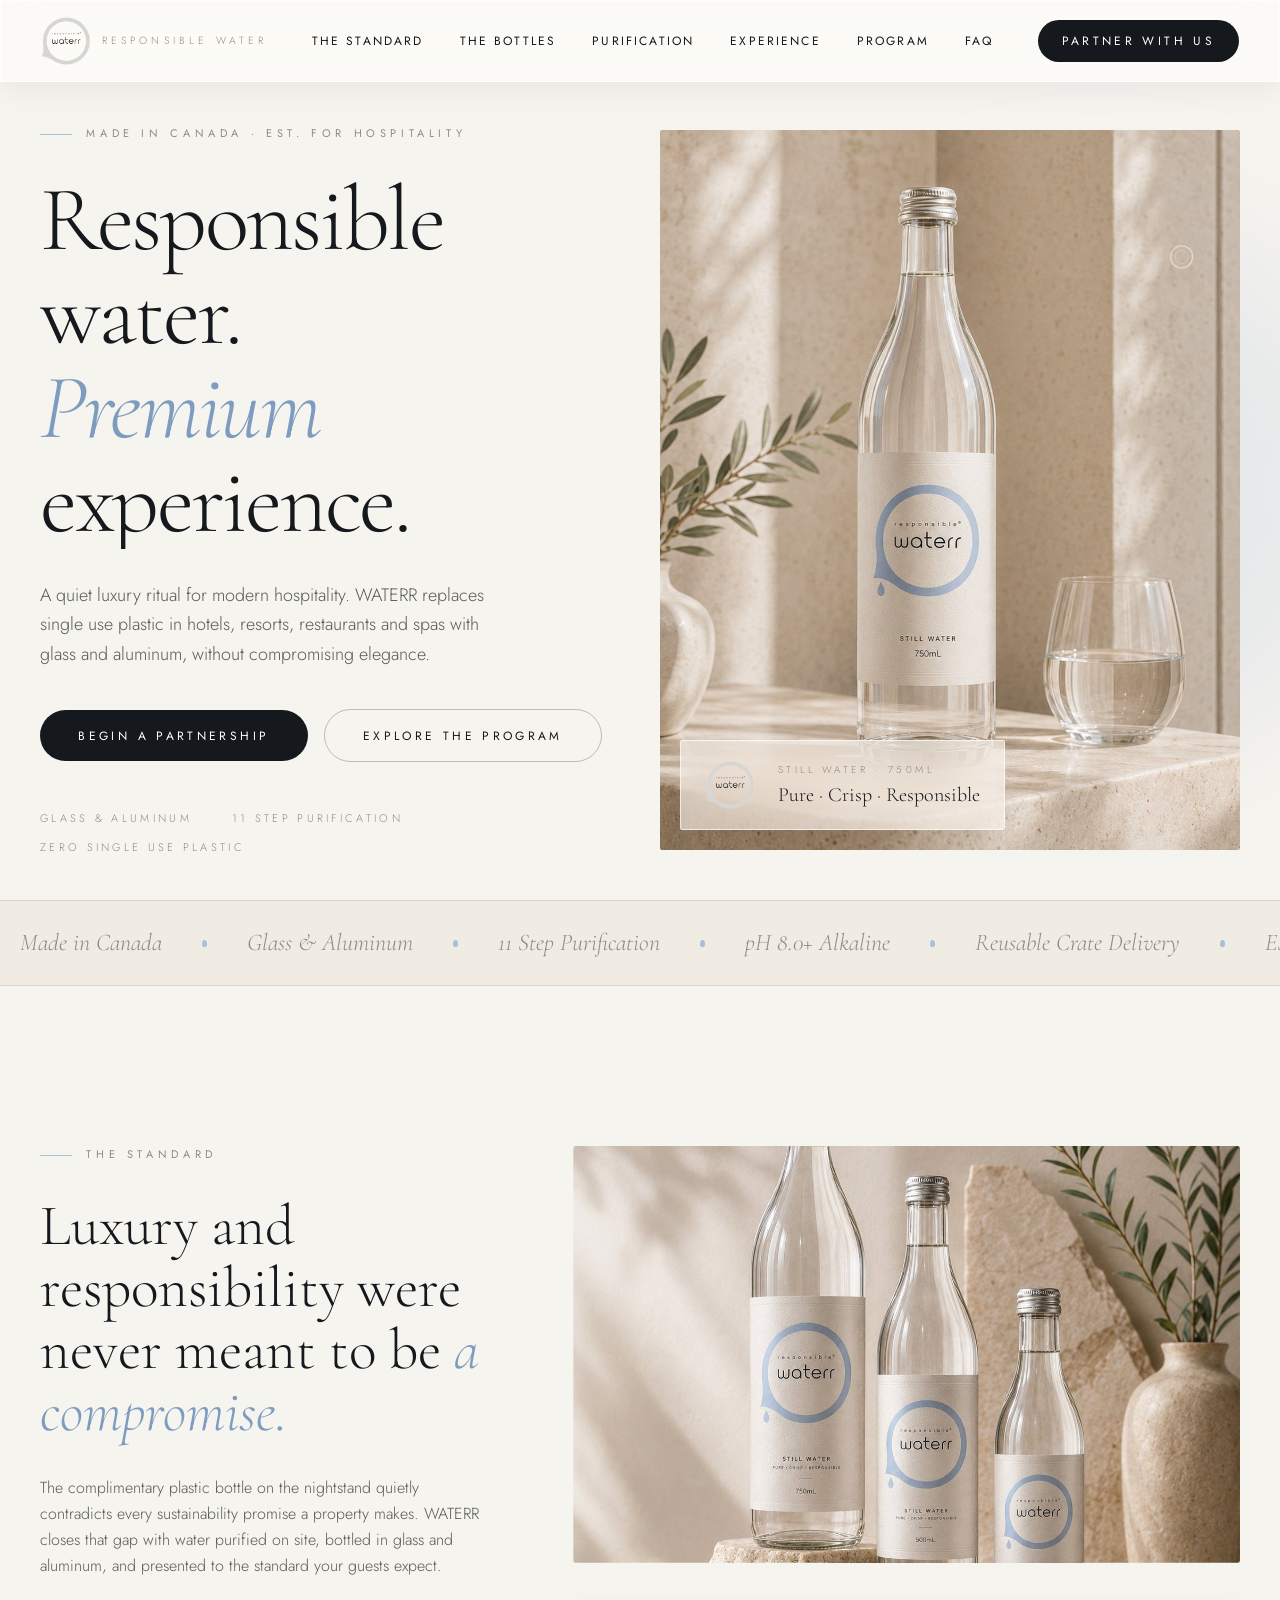
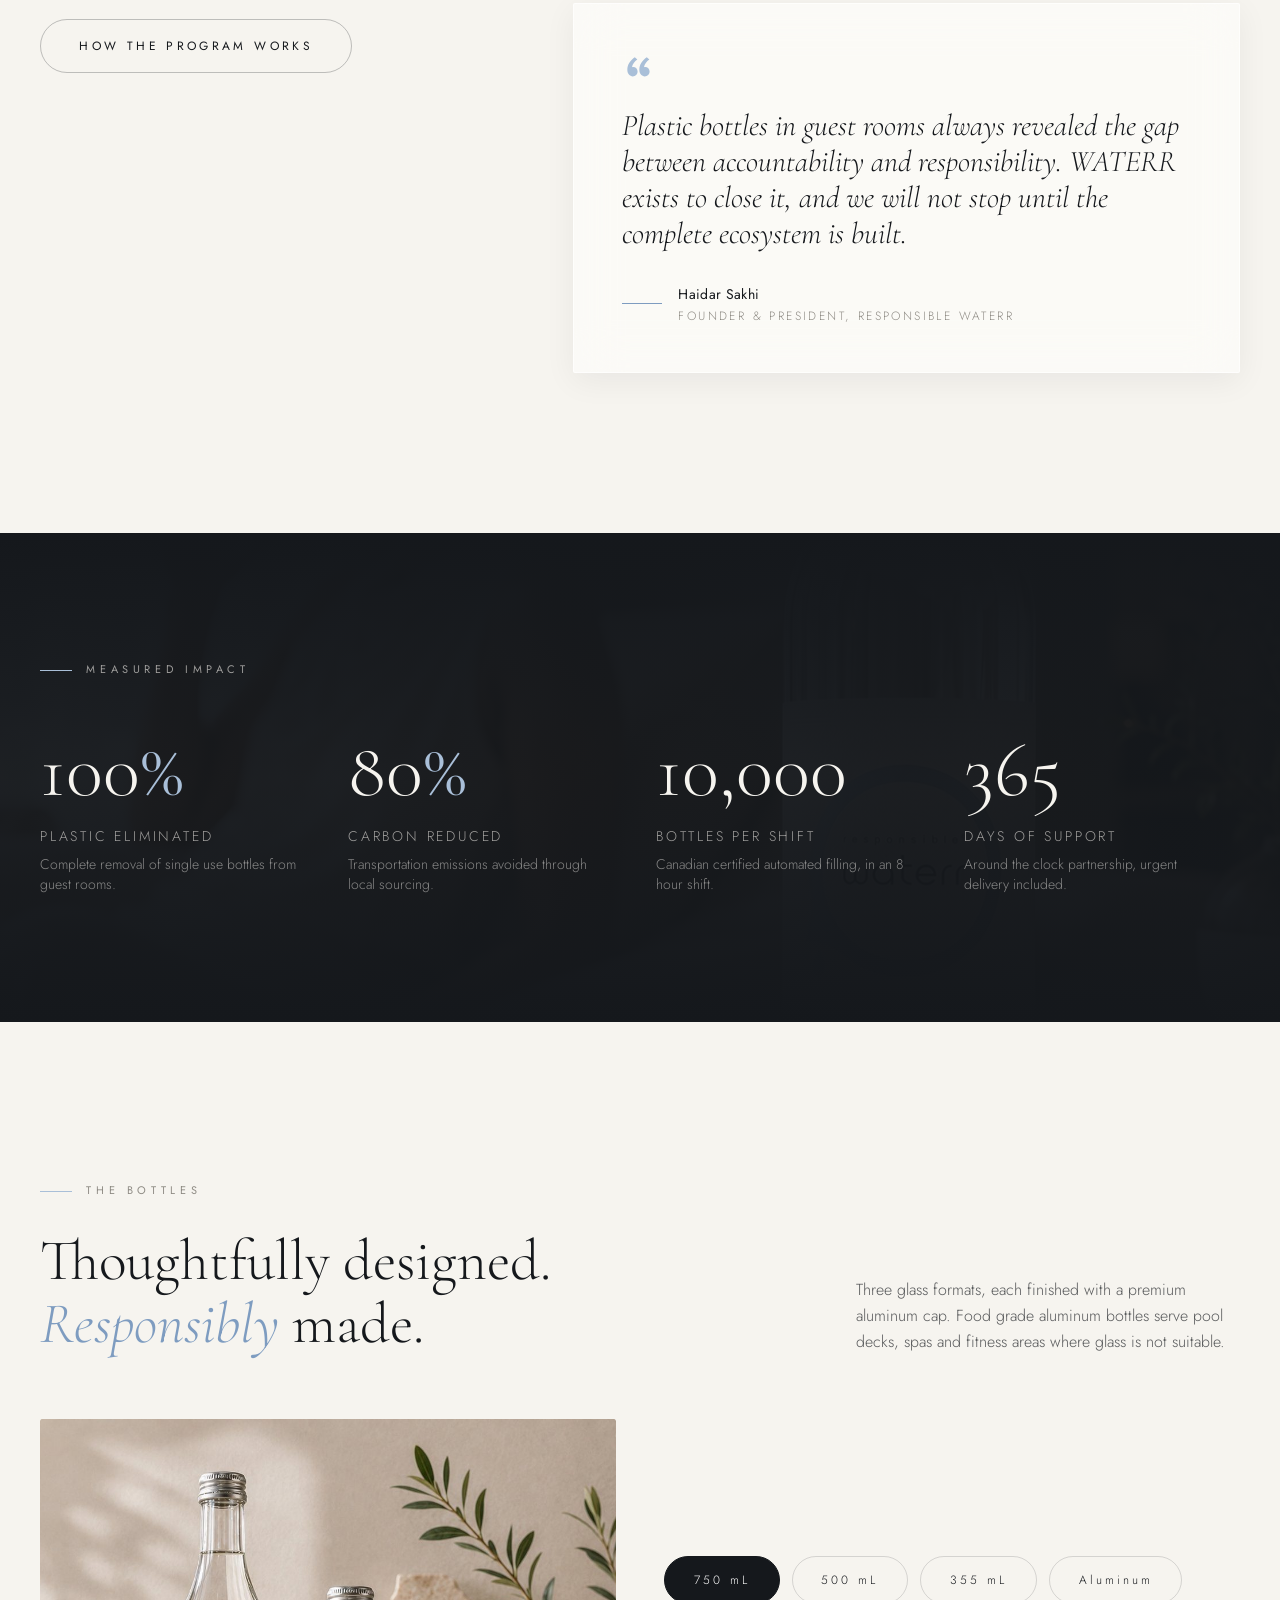
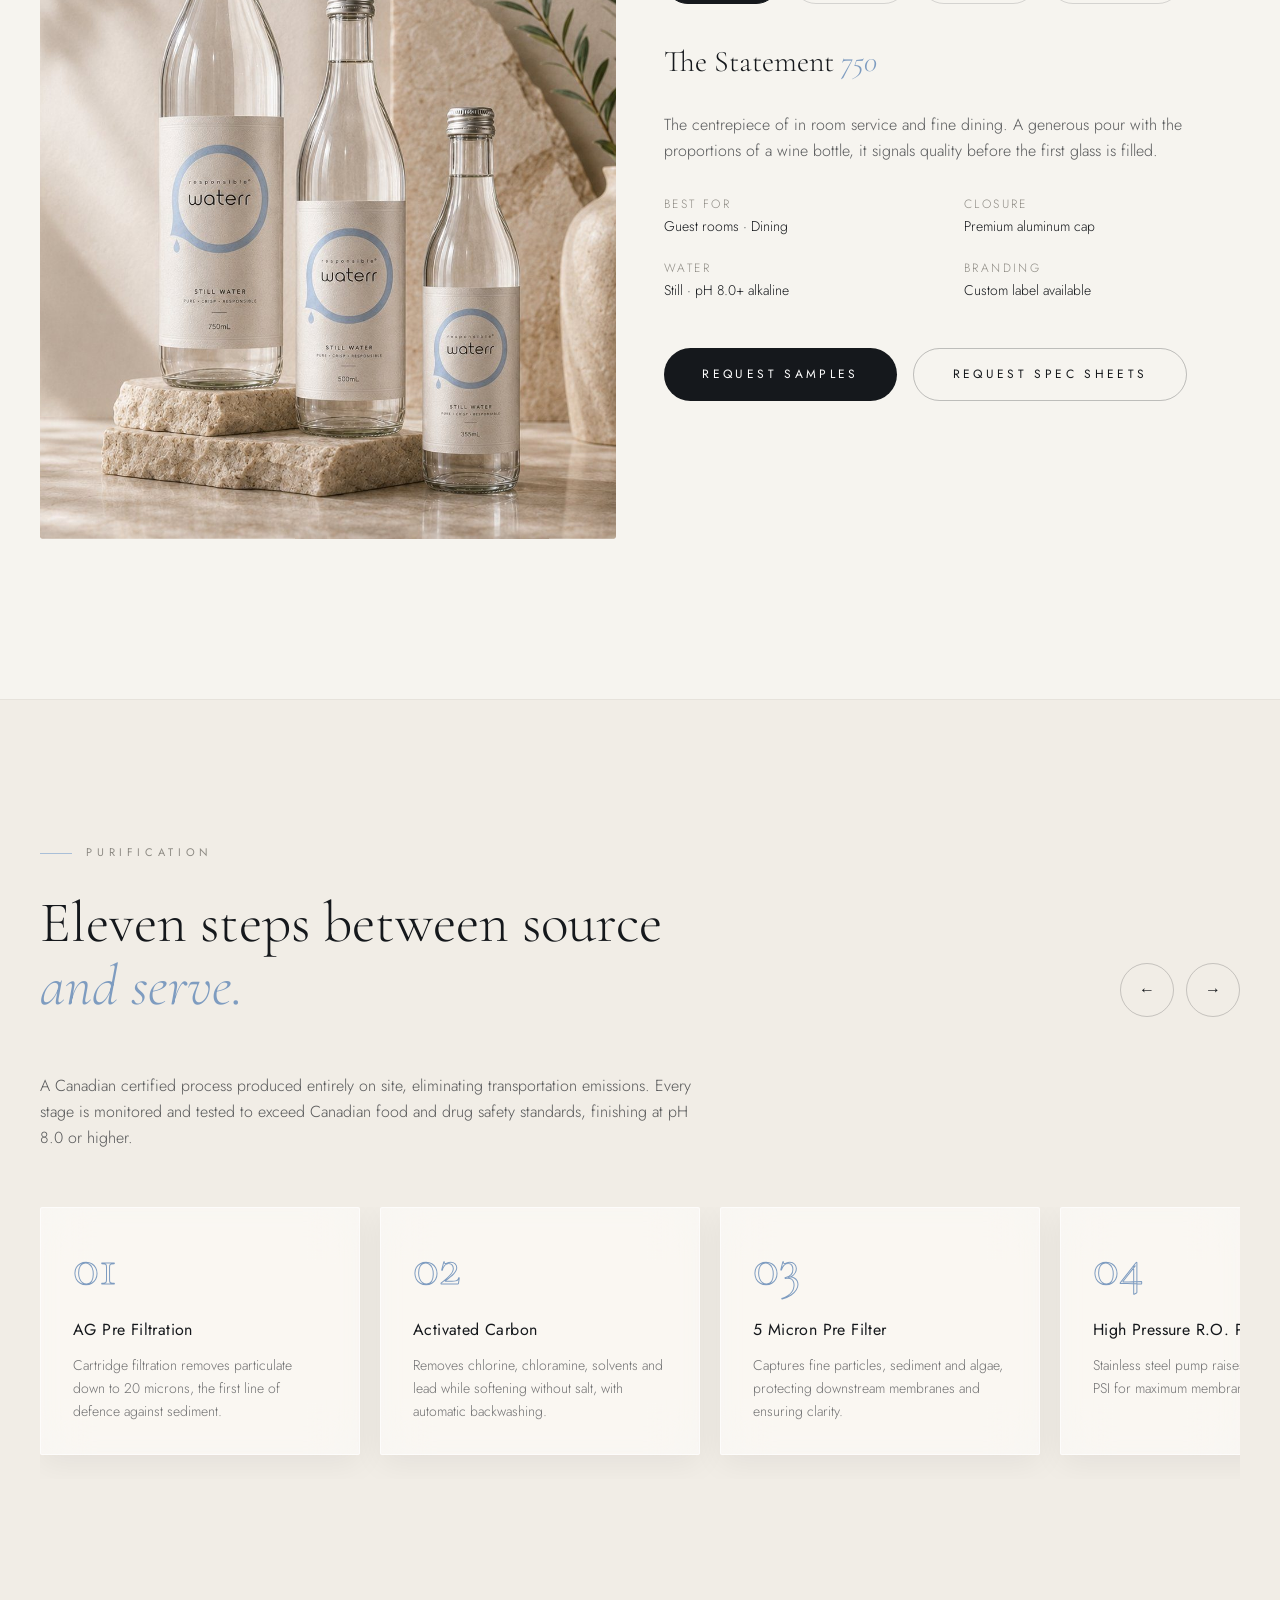
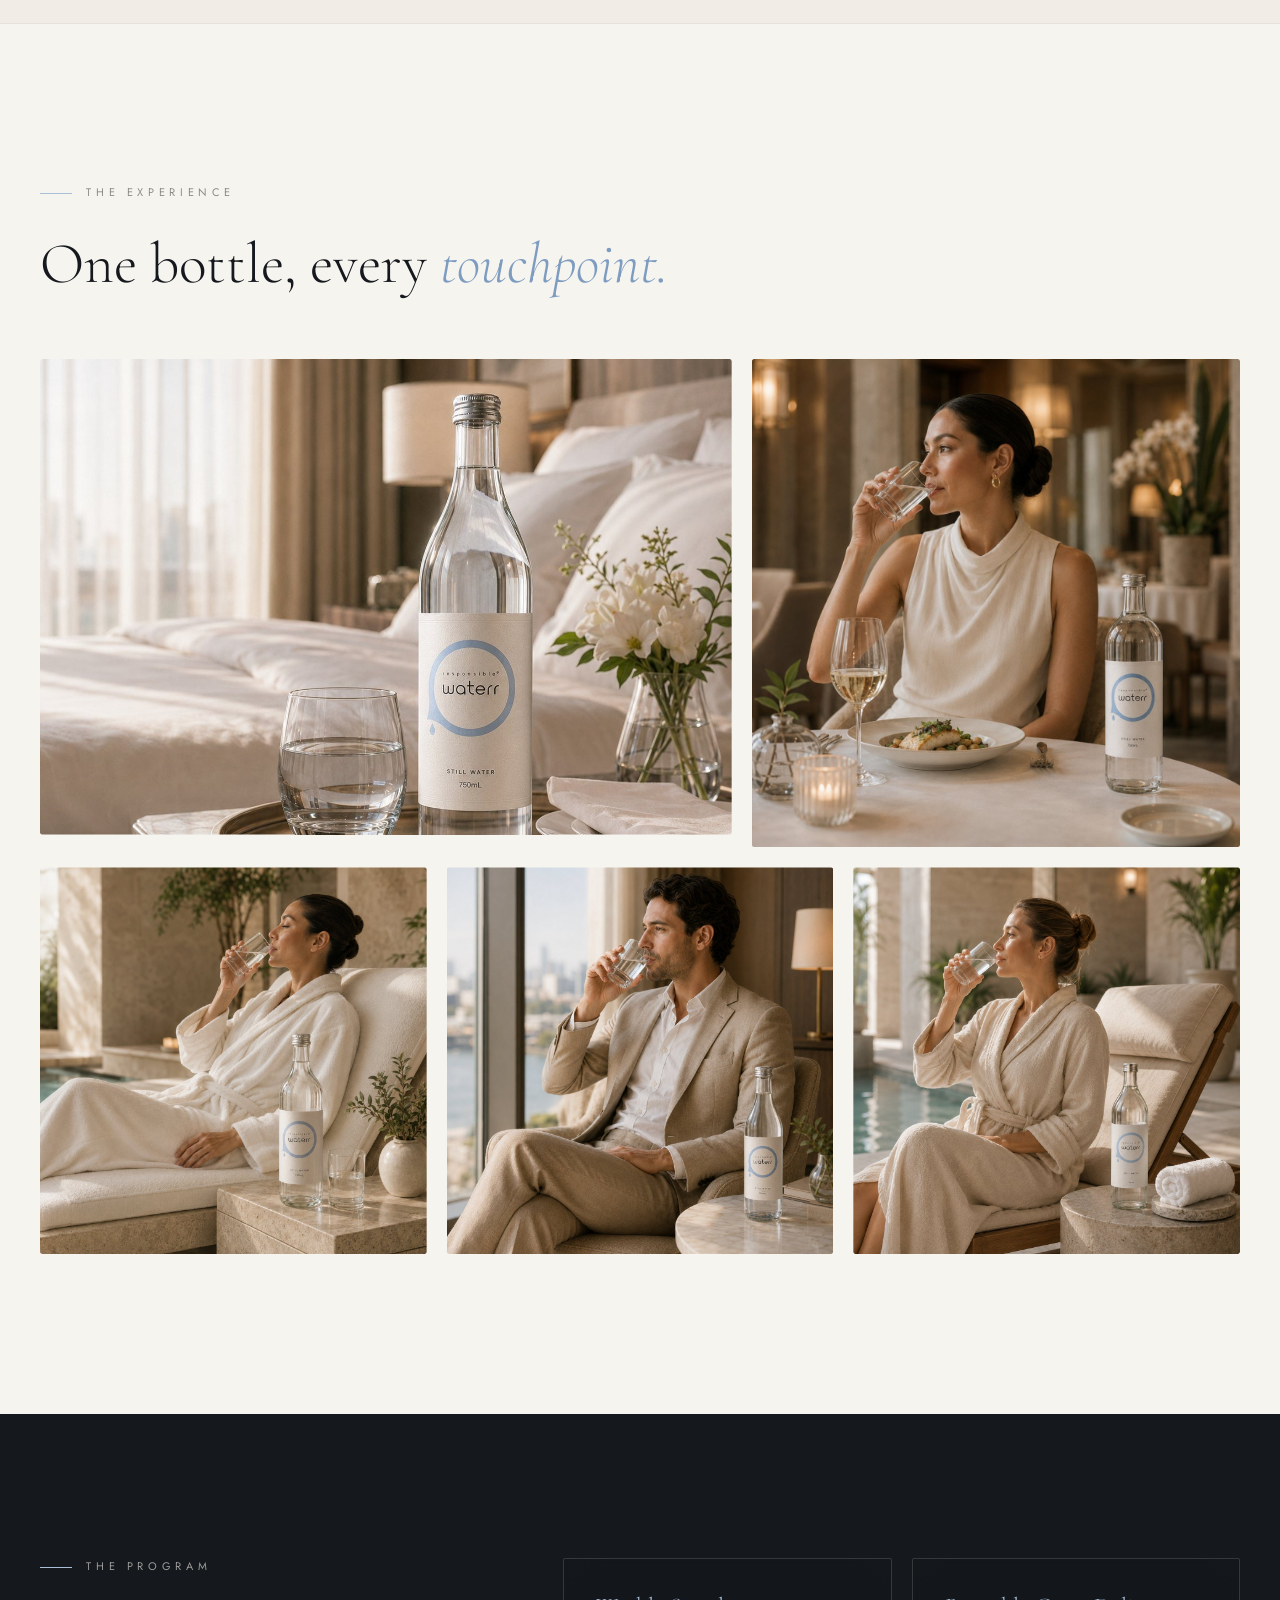
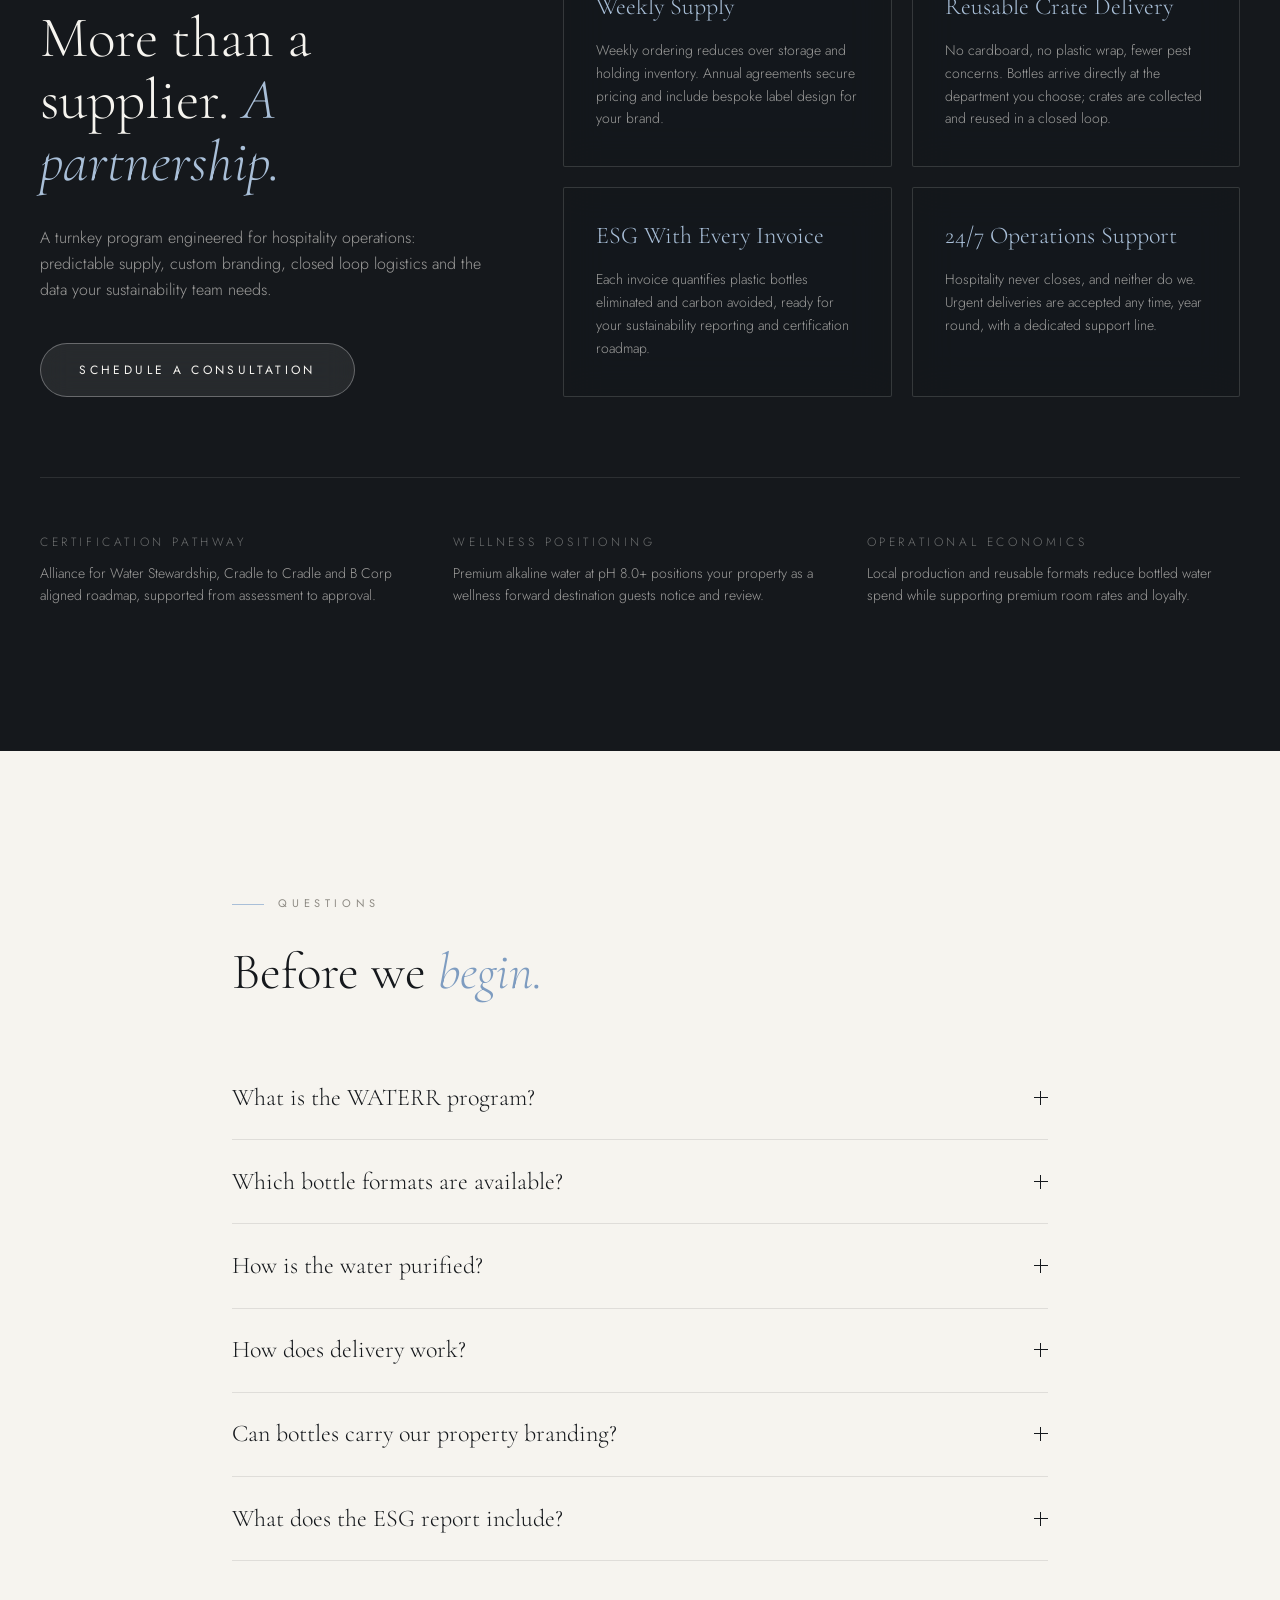
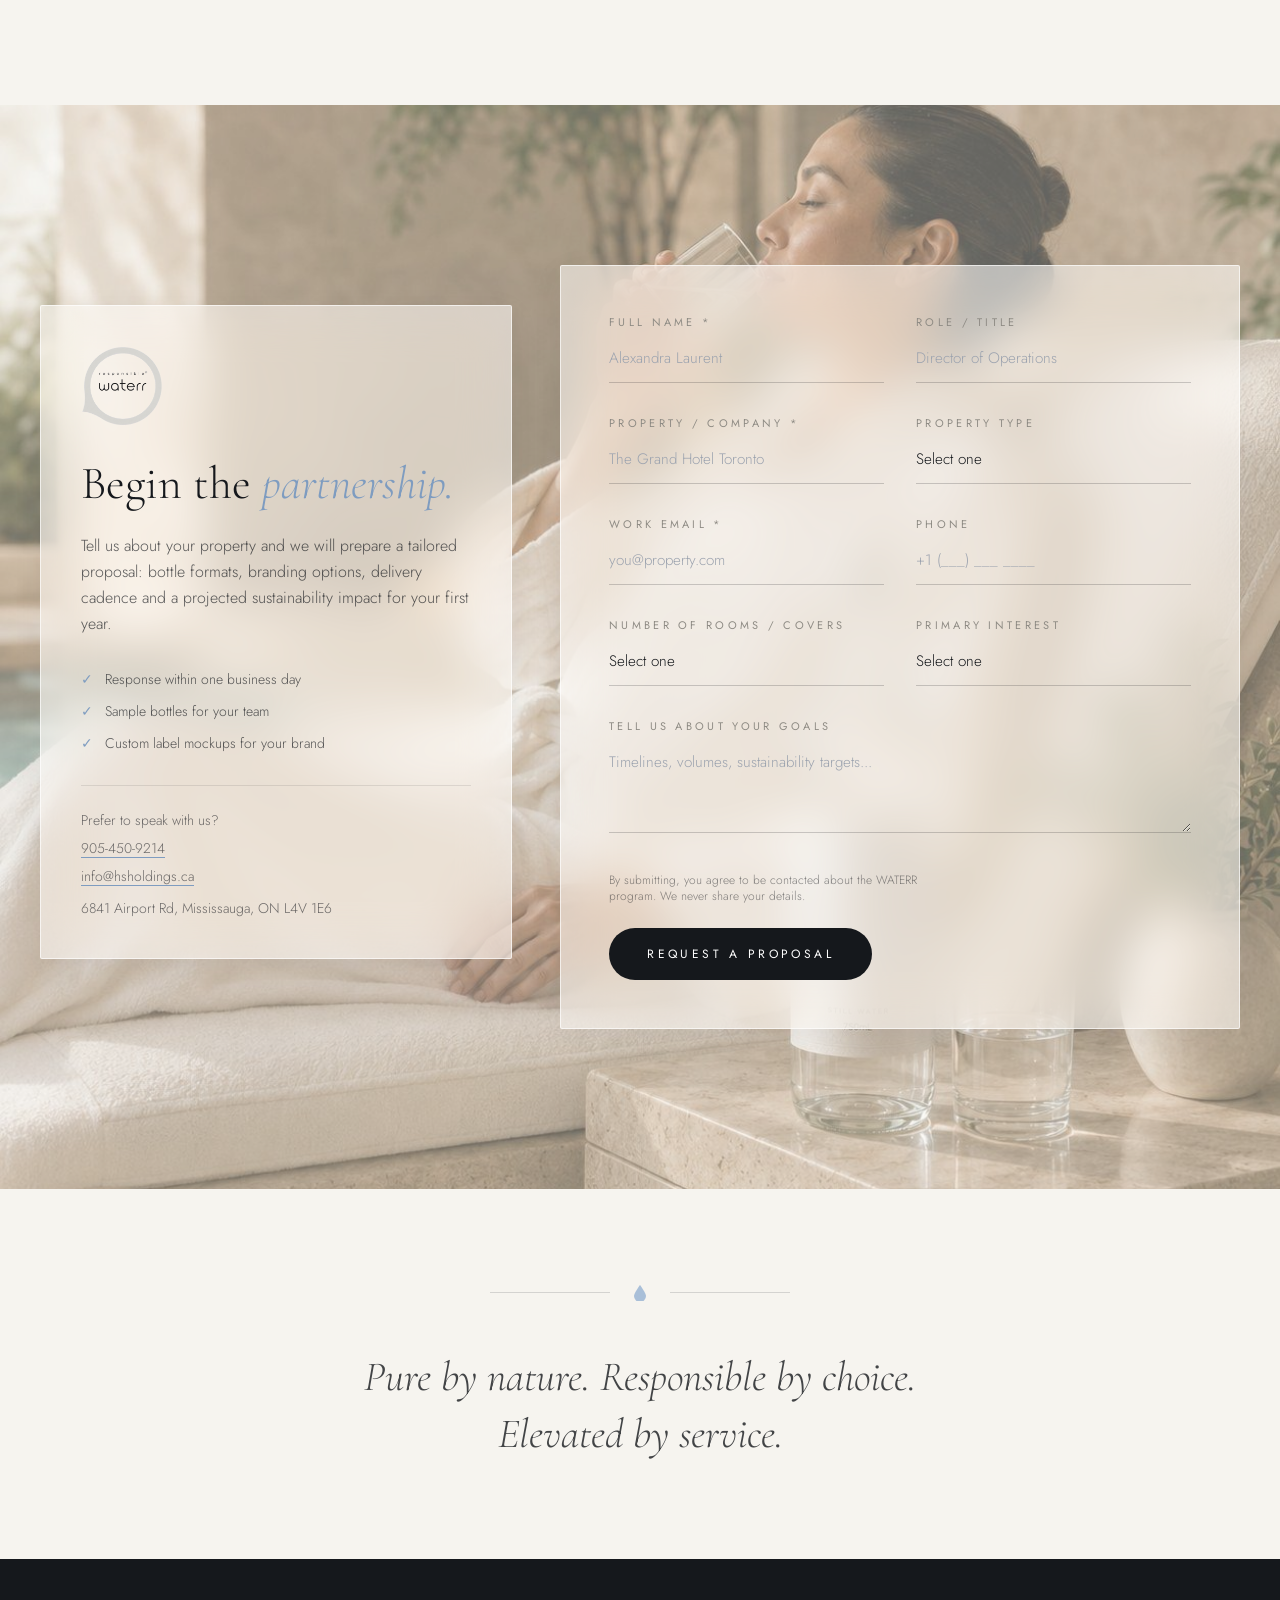
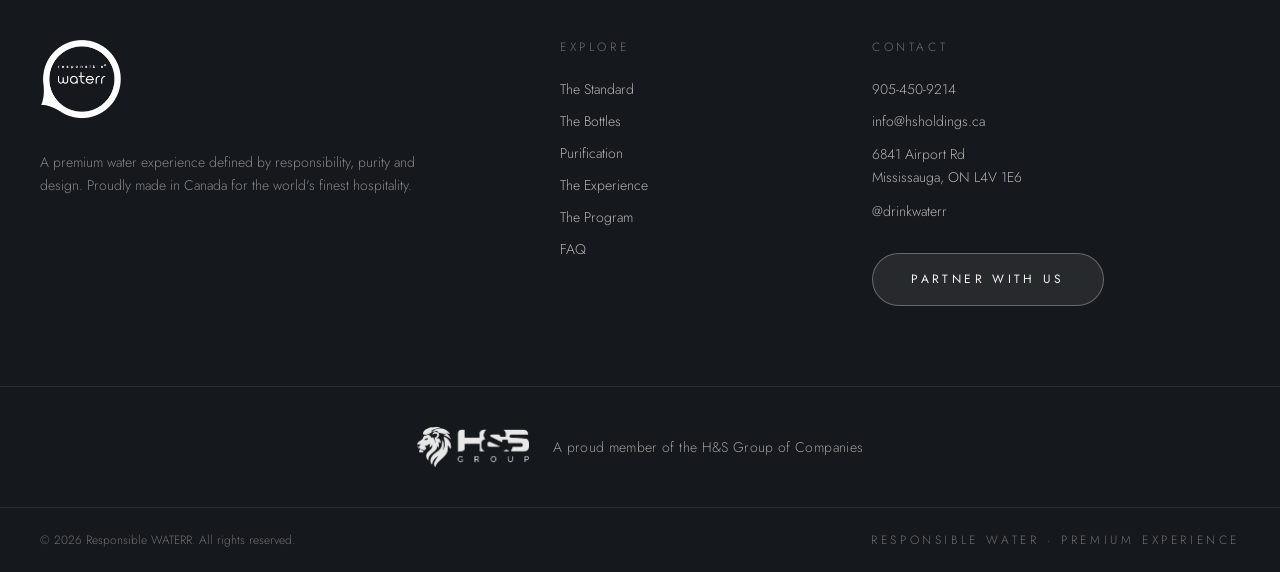
==== commit 02715354: "Add files via upload" ====
--- a/index.html
+++ b/index.html
@@ -56,9 +56,26 @@
       "url": "https://officialrevmedia.github.io/waterr/",
       "logo": "https://officialrevmedia.github.io/waterr/assets/img/icon-512.png",
       "slogan": "Responsible Water. Premium Experience.",
-      "email": "info@waterr.ca",
+      "email": "info@hsholdings.ca",
+      "telephone": "+1-905-450-9214",
+      "parentOrganization": { "@type": "Organization", "name": "H&S Group of Companies" },
       "founder": { "@type": "Person", "name": "Haidar Sakhi", "jobTitle": "Founder & President" },
-      "address": { "@type": "PostalAddress", "addressCountry": "CA", "addressRegion": "ON" },
+      "address": {
+        "@type": "PostalAddress",
+        "streetAddress": "6841 Airport Rd",
+        "addressLocality": "Mississauga",
+        "addressRegion": "ON",
+        "postalCode": "L4V 1E6",
+        "addressCountry": "CA"
+      },
+      "contactPoint": {
+        "@type": "ContactPoint",
+        "contactType": "sales",
+        "telephone": "+1-905-450-9214",
+        "email": "info@hsholdings.ca",
+        "areaServed": "CA",
+        "availableLanguage": "English"
+      },
       "areaServed": "Canada",
       "description": "Sustainable premium water program for luxury hospitality. Glass and aluminum bottles, 11 step purification, reusable crate delivery and ESG reporting, made in Canada."
     },
@@ -332,15 +349,19 @@
 
     <div class="grid lg:grid-cols-12 gap-12 items-center">
       <figure class="reveal-img img-hover lg:col-span-6 rounded-sm overflow-hidden aspect-square lg:aspect-[4/5]">
-        <img src="assets/img/bottles-trio.jpg" alt="The WATERR bottle family: 750mL, 500mL and 355mL glass with aluminum caps" class="w-full h-full object-cover" loading="lazy" width="1254" height="1254">
+        <img id="bottleShot" src="assets/img/bottles-trio.jpg" alt="The WATERR bottle family: 750mL, 500mL and 355mL glass with aluminum caps" class="w-full h-full object-cover bottle-shot" loading="lazy" width="1254" height="1254">
       </figure>
 
       <div class="lg:col-span-6">
         <div class="reveal flex flex-wrap gap-3 mb-10" role="tablist" aria-label="Bottle sizes">
-          <button class="size-tab active" role="tab" aria-selected="true" data-target="size-750">750 mL</button>
-          <button class="size-tab" role="tab" aria-selected="false" data-target="size-500">500 mL</button>
-          <button class="size-tab" role="tab" aria-selected="false" data-target="size-355">355 mL</button>
-          <button class="size-tab" role="tab" aria-selected="false" data-target="size-alu">Aluminum</button>
+          <button class="size-tab active" role="tab" aria-selected="true" data-target="size-750"
+                  data-img="assets/img/bottles-trio.jpg" data-alt="The WATERR bottle family: 750mL, 500mL and 355mL glass with aluminum caps">750 mL</button>
+          <button class="size-tab" role="tab" aria-selected="false" data-target="size-500"
+                  data-img="assets/img/bottles-trio.jpg" data-alt="WATERR 500mL glass bottle with premium aluminum cap">500 mL</button>
+          <button class="size-tab" role="tab" aria-selected="false" data-target="size-355"
+                  data-img="assets/img/bottles-trio.jpg" data-alt="WATERR 355mL glass bottle for minibar and turndown service">355 mL</button>
+          <button class="size-tab" role="tab" aria-selected="false" data-target="size-alu"
+                  data-img="assets/img/aluminum-bottle.jpg" data-alt="WATERR food grade aluminum bottle, for pool, spa and fitness areas where glass is not suitable">Aluminum</button>
         </div>
 
         <div id="size-750" class="size-panel active gap-8" role="tabpanel">
@@ -379,6 +400,13 @@
         <div id="size-alu" class="size-panel gap-8" role="tabpanel">
           <h3 class="font-display text-3xl font-light">The Active <span class="italic text-mistdeep">Aluminum</span></h3>
           <p class="text-ink/70 leading-relaxed">Infinitely recyclable, food grade aluminum for pool decks, spas and fitness centres. Lightweight, safe near water, and a superior barrier against light and oxygen.</p>
+          <figure class="glass rounded-sm p-4 flex items-center gap-5">
+            <img src="assets/img/aluminum-bottle.jpg" alt="WATERR aluminum bottle shown in a hospitality setting" class="w-24 h-32 object-cover rounded-sm flex-shrink-0" loading="lazy" width="576" height="960">
+            <figcaption class="text-sm text-ink/60 leading-relaxed">
+              <span class="block text-[0.625rem] tracking-[0.35em] uppercase text-stone mb-2">Aluminum, for reference</span>
+              The same water, the same branding, in a format built for wet and active areas. Custom finishes available.
+            </figcaption>
+          </figure>
           <dl class="grid grid-cols-2 gap-6 text-sm">
             <div><dt class="text-stone tracking-[0.2em] uppercase text-xs mb-1">Best for</dt><dd>Pool &middot; Spa &middot; Fitness</dd></div>
             <div><dt class="text-stone tracking-[0.2em] uppercase text-xs mb-1">Material</dt><dd>Infinitely recyclable</dd></div>
@@ -389,7 +417,7 @@
 
         <div class="reveal mt-12 flex flex-wrap gap-4">
           <a href="#partner" class="btn btn-ink"><span>Request Samples</span></a>
-          <a href="mailto:info@waterr.ca?subject=Bottle%20specification%20sheets" class="btn btn-ghost"><span>Request Spec Sheets</span></a>
+          <a href="mailto:info@hsholdings.ca?subject=WATERR%20bottle%20specification%20sheets" class="btn btn-ghost"><span>Request Spec Sheets</span></a>
         </div>
       </div>
     </div>
@@ -651,9 +679,12 @@
           <li class="flex gap-3"><span class="text-mistdeep">&#10003;</span> Sample bottles for your team</li>
           <li class="flex gap-3"><span class="text-mistdeep">&#10003;</span> Custom label mockups for your brand</li>
         </ul>
-        <p class="mt-8 pt-6 border-t border-ink/10 text-sm text-ink/60">
-          Prefer email? <a class="underline underline-offset-4 decoration-mistdeep hover:text-ink" href="mailto:info@waterr.ca?subject=Partnership%20enquiry">info@waterr.ca</a>
-        </p>
+        <div class="mt-8 pt-6 border-t border-ink/10 text-sm text-ink/60 space-y-2">
+          <p>Prefer to speak with us?</p>
+          <p><a class="underline underline-offset-4 decoration-mistdeep hover:text-ink" href="tel:+19054509214">905-450-9214</a></p>
+          <p><a class="underline underline-offset-4 decoration-mistdeep hover:text-ink" href="mailto:info@hsholdings.ca?subject=WATERR%20partnership%20enquiry">info@hsholdings.ca</a></p>
+          <p class="pt-1">6841 Airport Rd, Mississauga, ON L4V 1E6</p>
+        </div>
       </div>
     </div>
 
@@ -768,14 +799,23 @@
     </div>
     <div class="lg:col-span-4">
       <p class="text-xs tracking-[0.3em] uppercase text-porcelain/40 mb-6">Contact</p>
-      <div class="flex flex-col gap-3 text-sm text-porcelain/70">
-        <a class="hover:text-porcelain transition" href="mailto:info@waterr.ca">info@waterr.ca</a>
+      <address class="not-italic flex flex-col gap-3 text-sm text-porcelain/70">
+        <a class="hover:text-porcelain transition" href="tel:+19054509214">905-450-9214</a>
+        <a class="hover:text-porcelain transition" href="mailto:info@hsholdings.ca">info@hsholdings.ca</a>
+        <p class="leading-relaxed">6841 Airport Rd<br>Mississauga, ON L4V 1E6</p>
         <a class="hover:text-porcelain transition" href="https://www.instagram.com/drinkwaterr" rel="noopener" target="_blank">@drinkwaterr</a>
-        <p>Ontario, Canada</p>
-      </div>
+      </address>
       <a href="#partner" class="btn btn-glass-dark mt-8"><span>Partner With Us</span></a>
     </div>
   </div>
+  <!-- H&S Group endorsement -->
+  <div class="border-t border-porcelain/10">
+    <div class="max-w-wrap mx-auto px-6 lg:px-10 py-10 flex flex-col sm:flex-row items-center justify-center gap-6 text-center">
+      <img src="assets/img/hs-group-white.png" alt="H&amp;S Group of Companies" class="h-10 w-auto opacity-90" width="140" height="50" loading="lazy">
+      <p class="text-sm text-porcelain/60 tracking-wide">A proud member of the H&amp;S Group of Companies</p>
+    </div>
+  </div>
+
   <div class="border-t border-porcelain/10">
     <div class="max-w-wrap mx-auto px-6 lg:px-10 py-6 flex flex-col sm:flex-row gap-3 items-center justify-between text-xs text-porcelain/40">
       <p>&copy; <span id="year"></span> Responsible WATERR. All rights reserved.</p>
--- a/assets/css/style.css
+++ b/assets/css/style.css
@@ -189,6 +189,8 @@
 .size-tab.active{background:var(--ink);color:#fff;border-color:var(--ink);}
 .size-panel{display:none;}
 .size-panel.active{display:grid;animation:fadeUp .8s var(--ease-lux);}
+.bottle-shot{transition:opacity .5s var(--ease-lux),transform 1.4s var(--ease-lux);}
+.bottle-shot.swapping{opacity:0;}
 
 /* ---------- purification rail ---------- */
 #rail{display:flex;gap:1.25rem;overflow-x:auto;scroll-snap-type:x mandatory;padding-bottom:1.5rem;scrollbar-width:none;}
